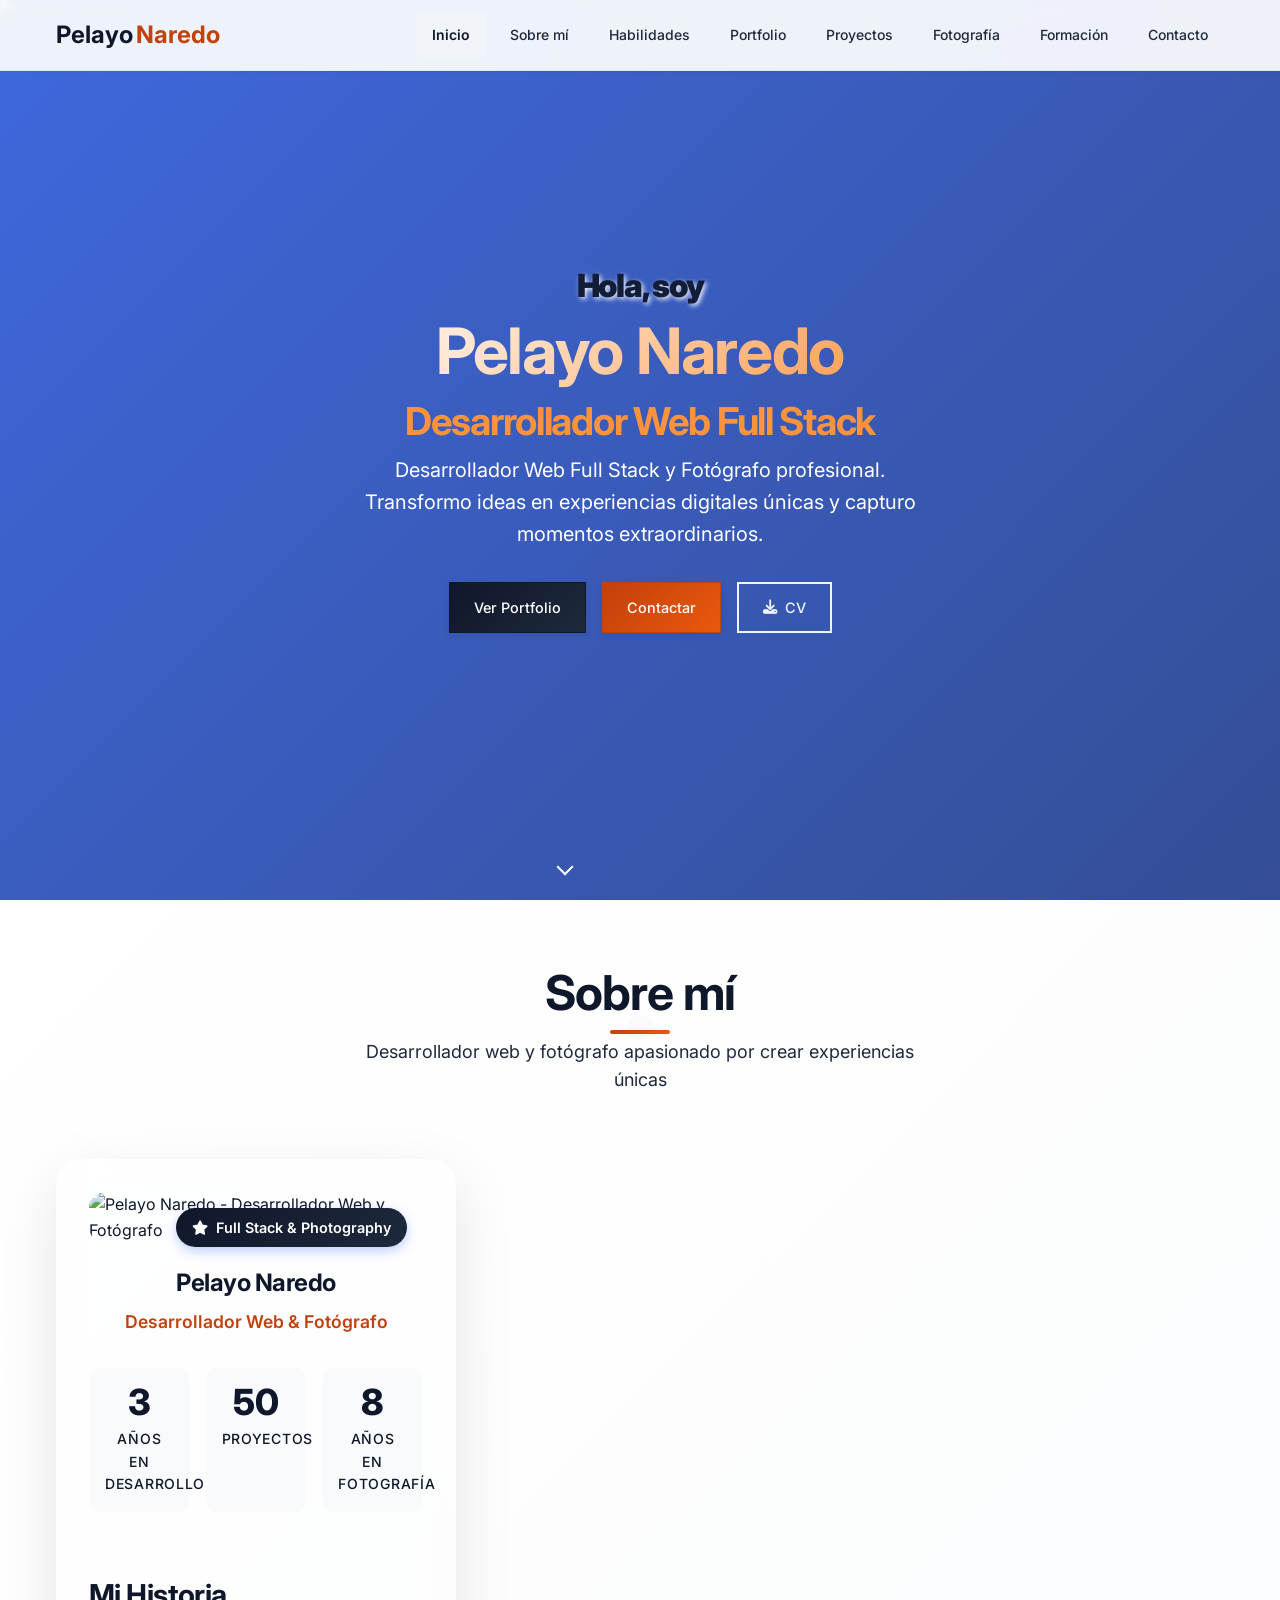
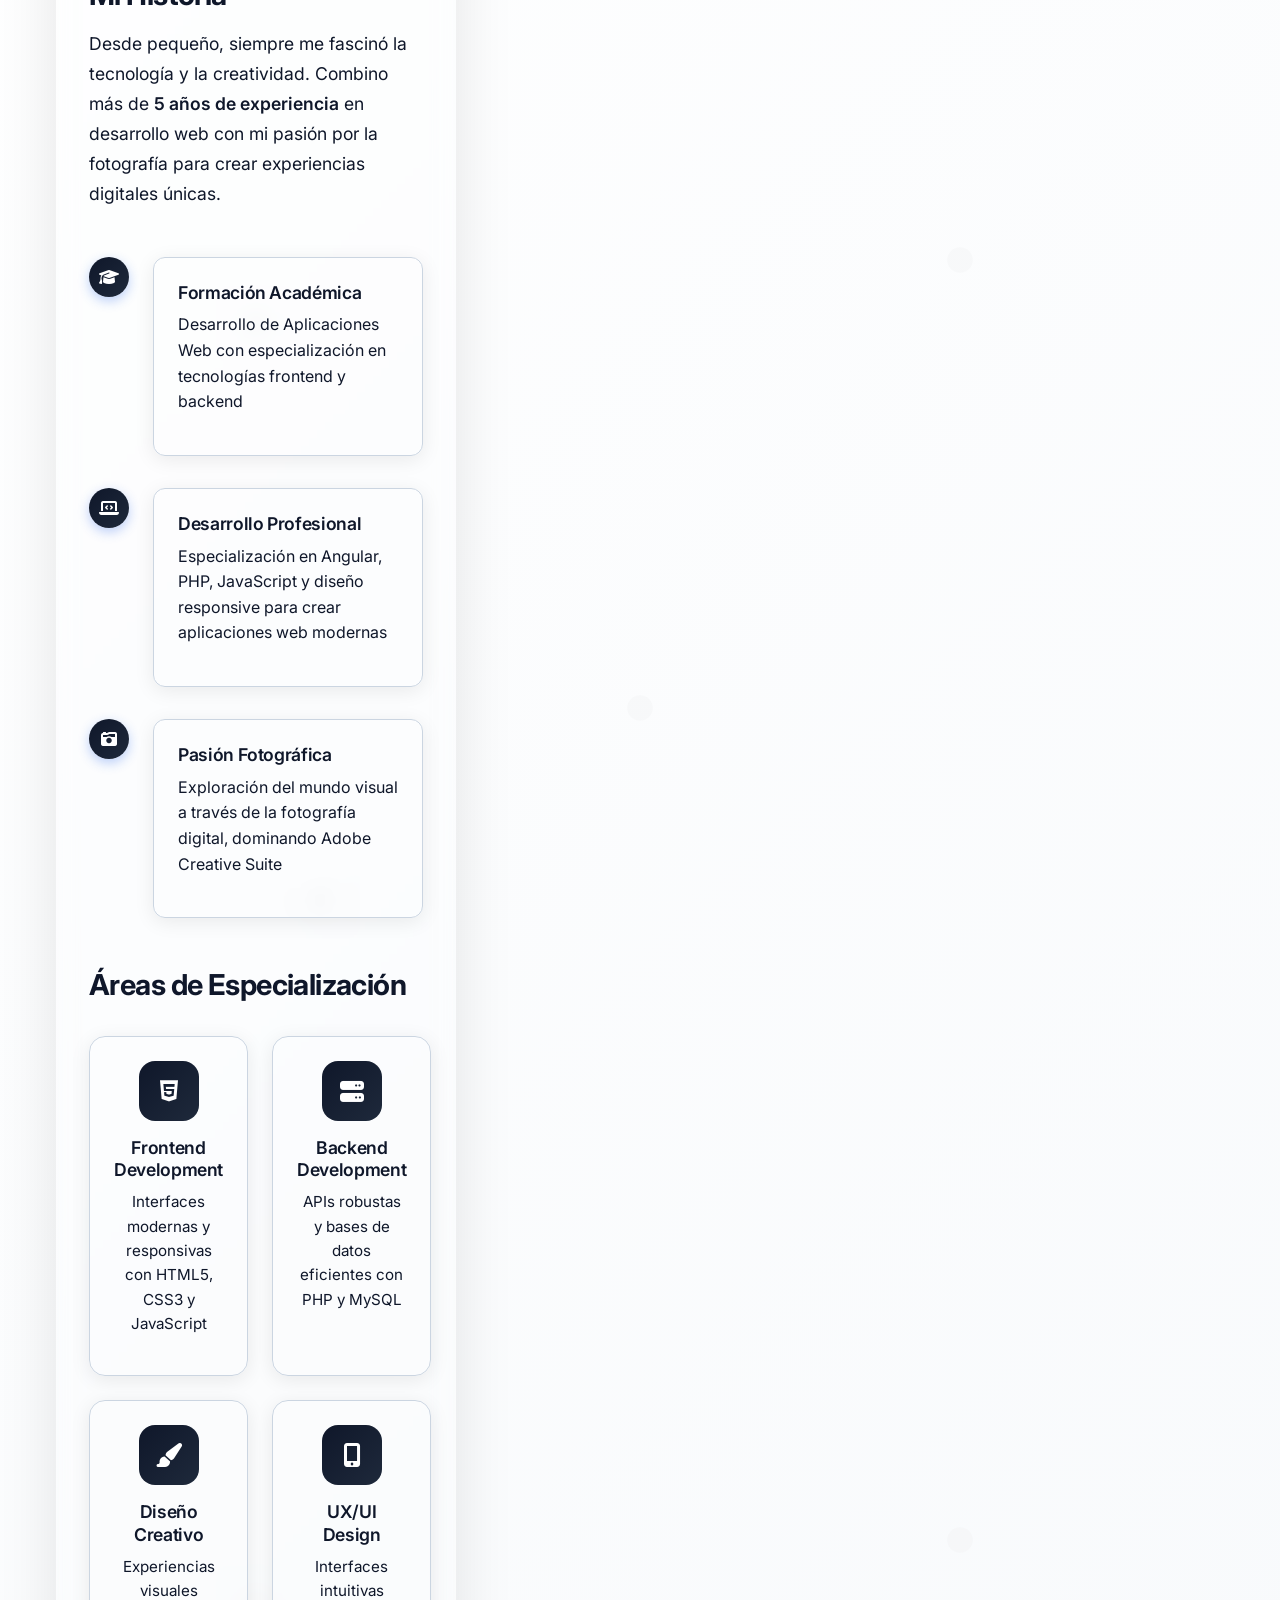
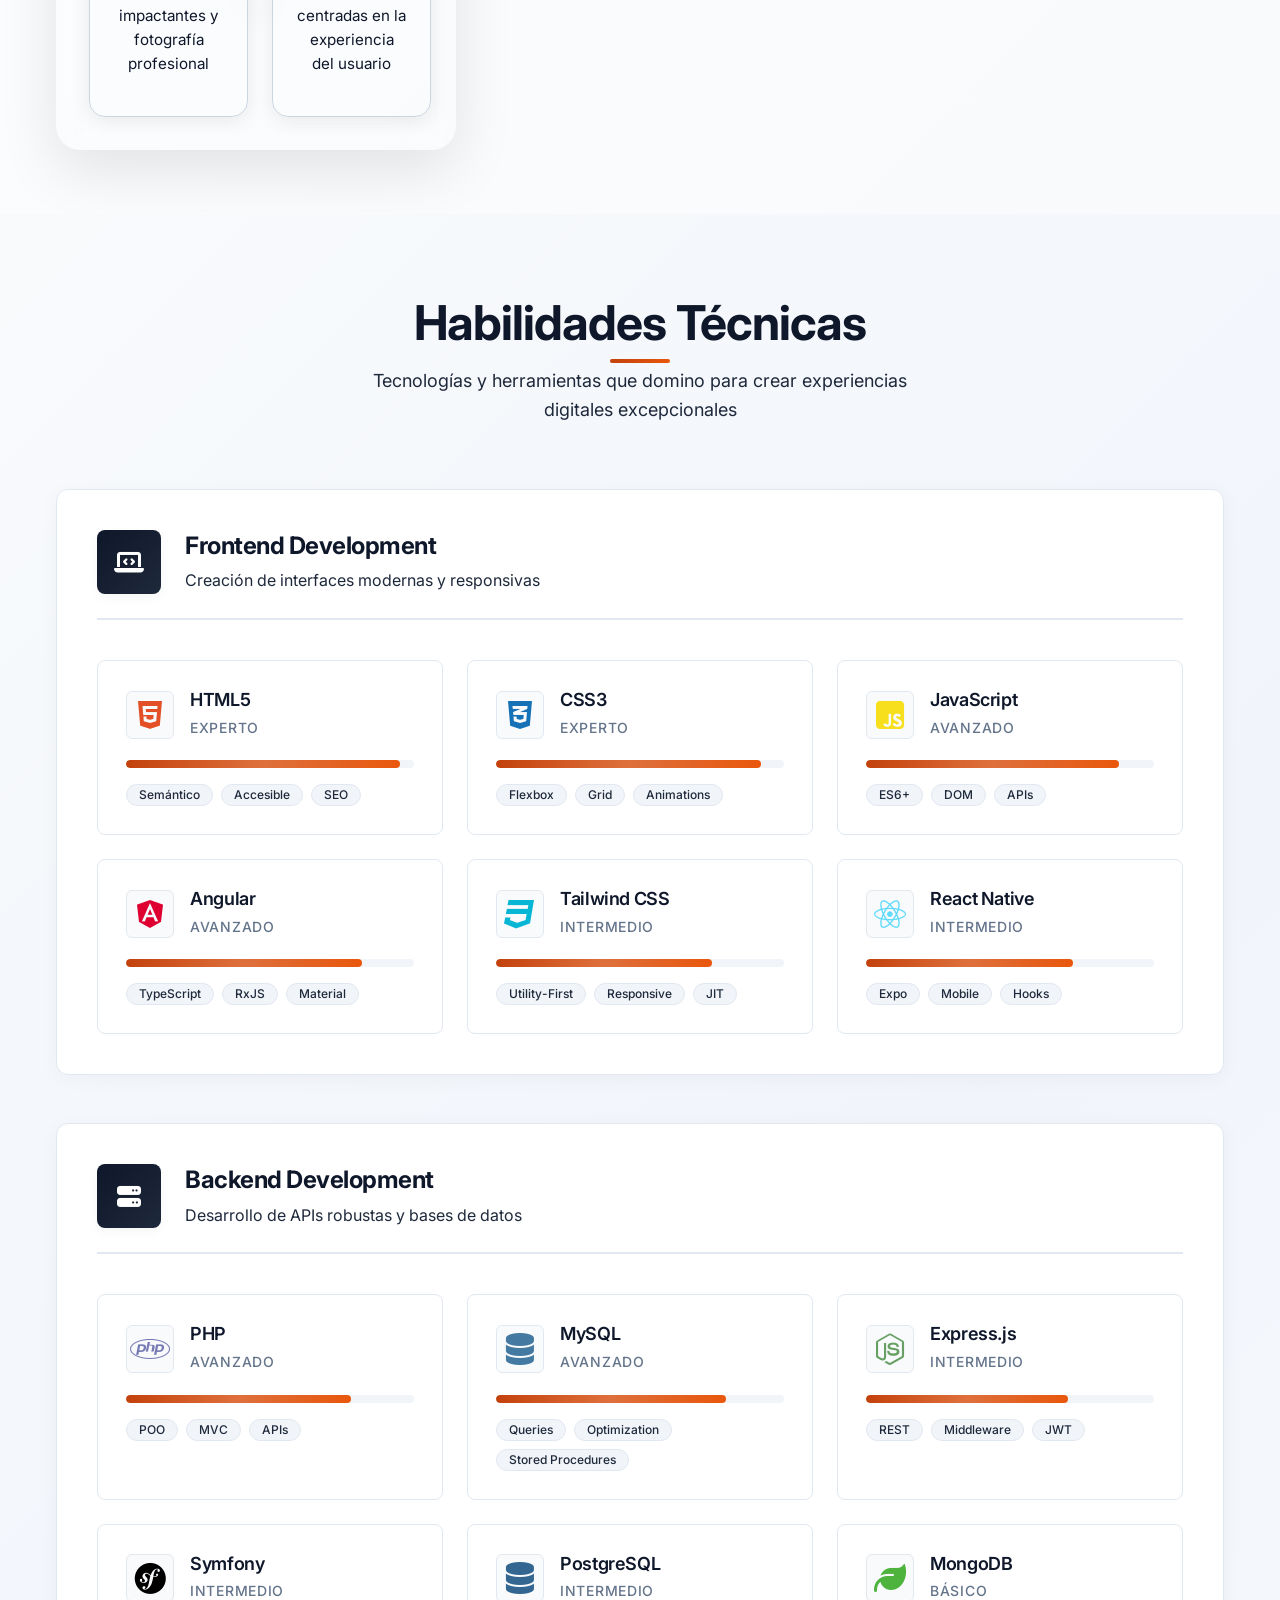
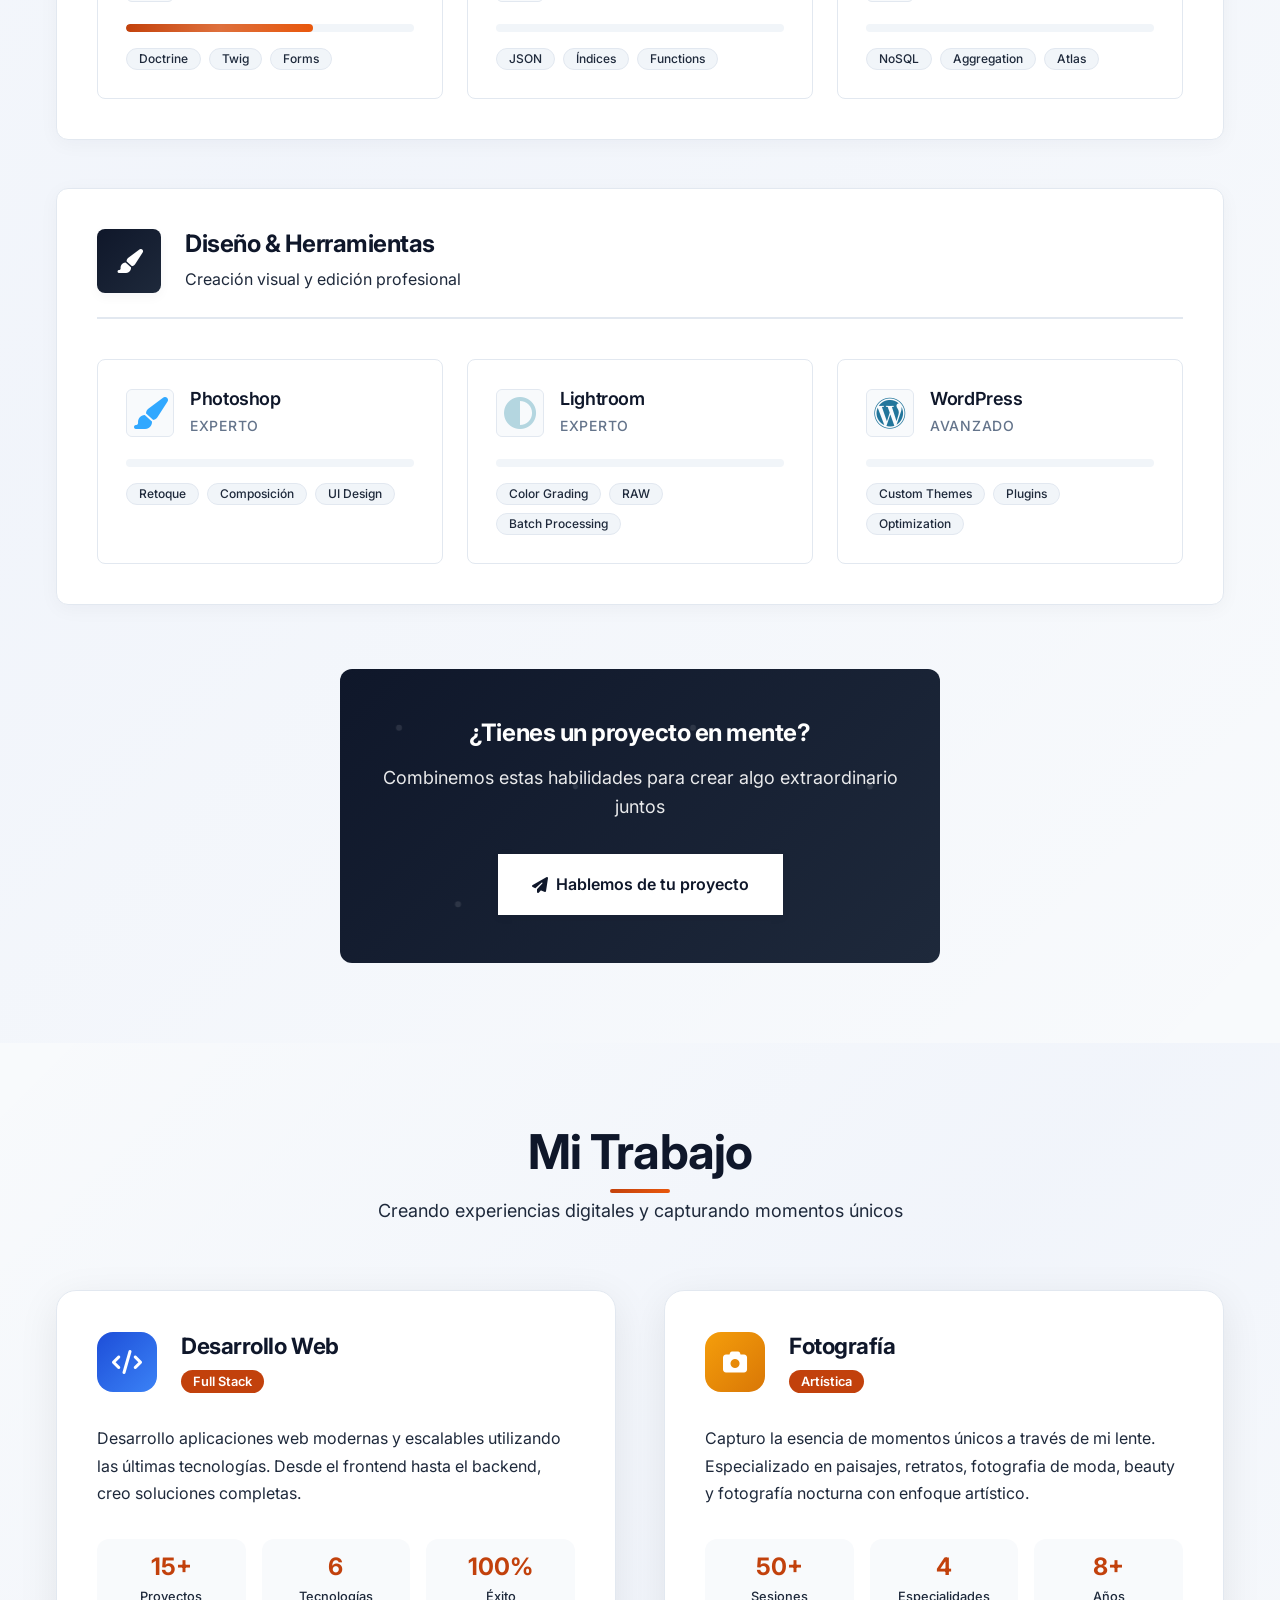
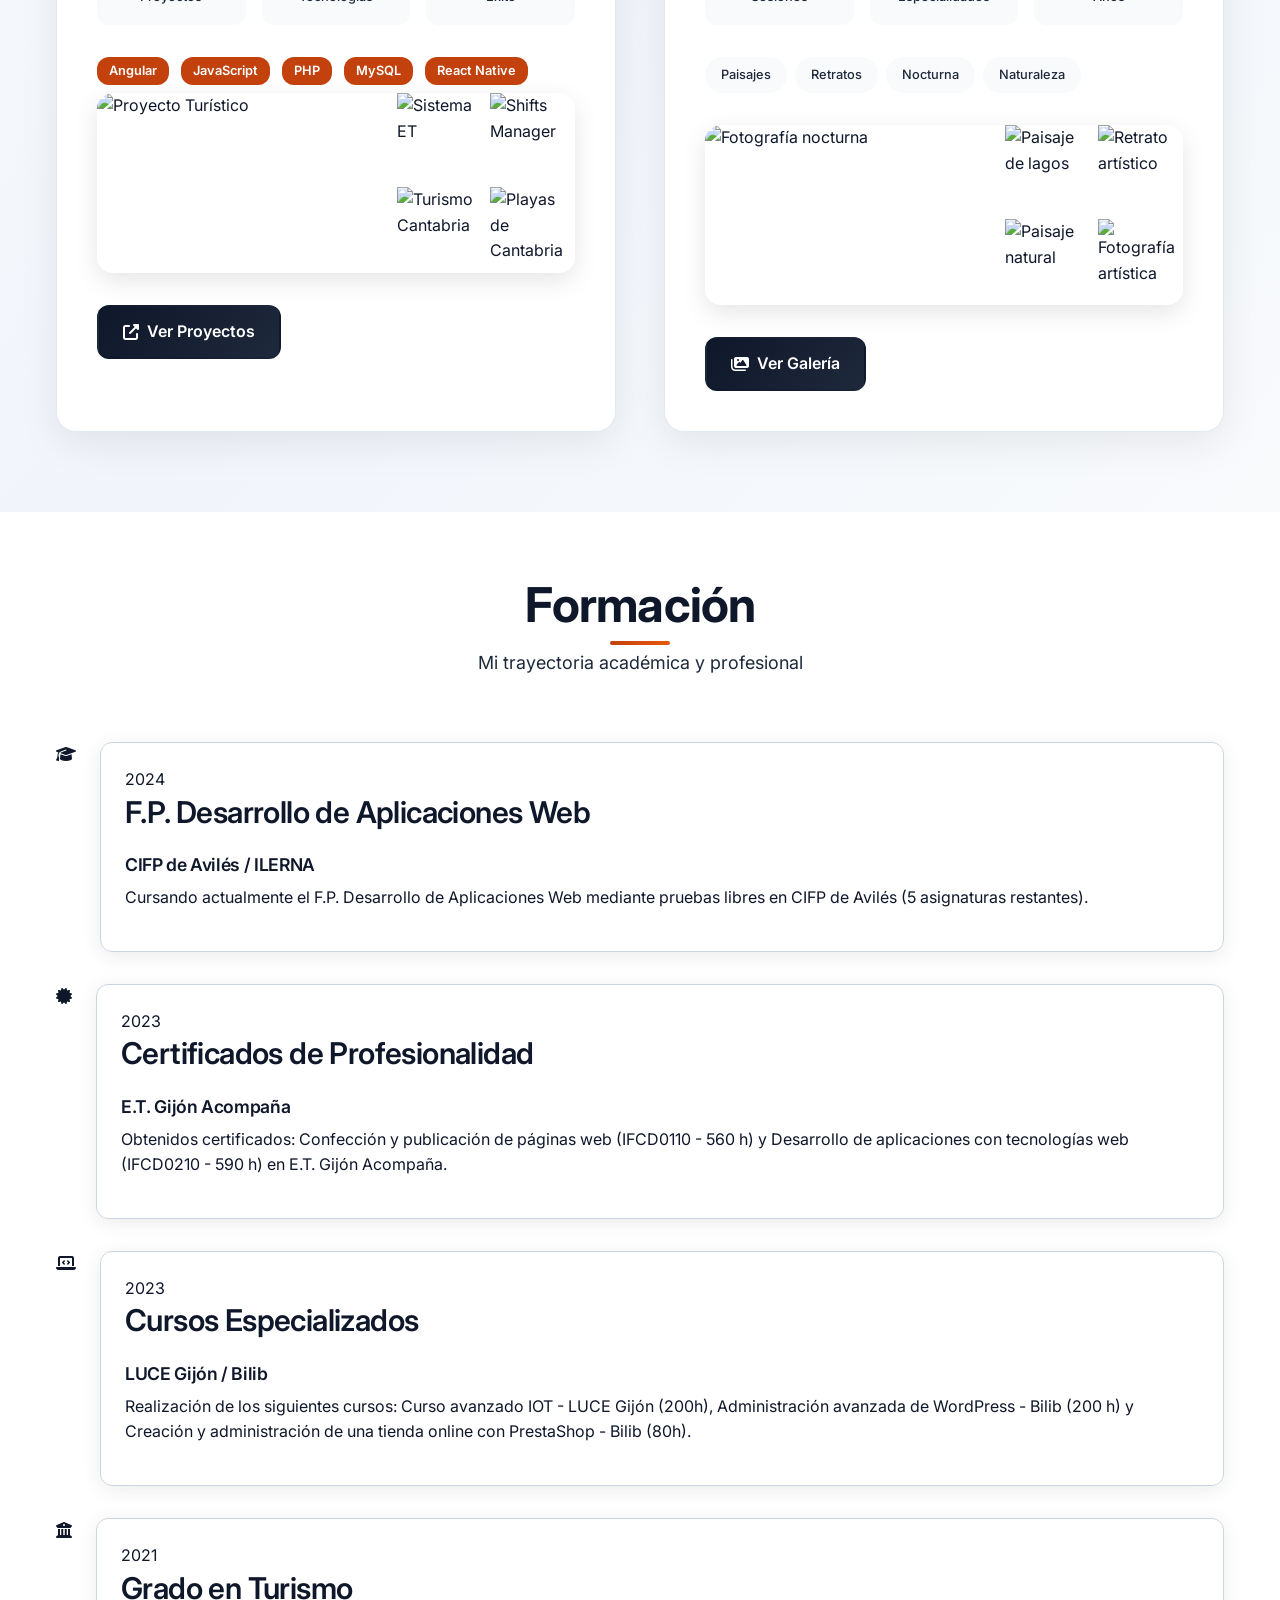
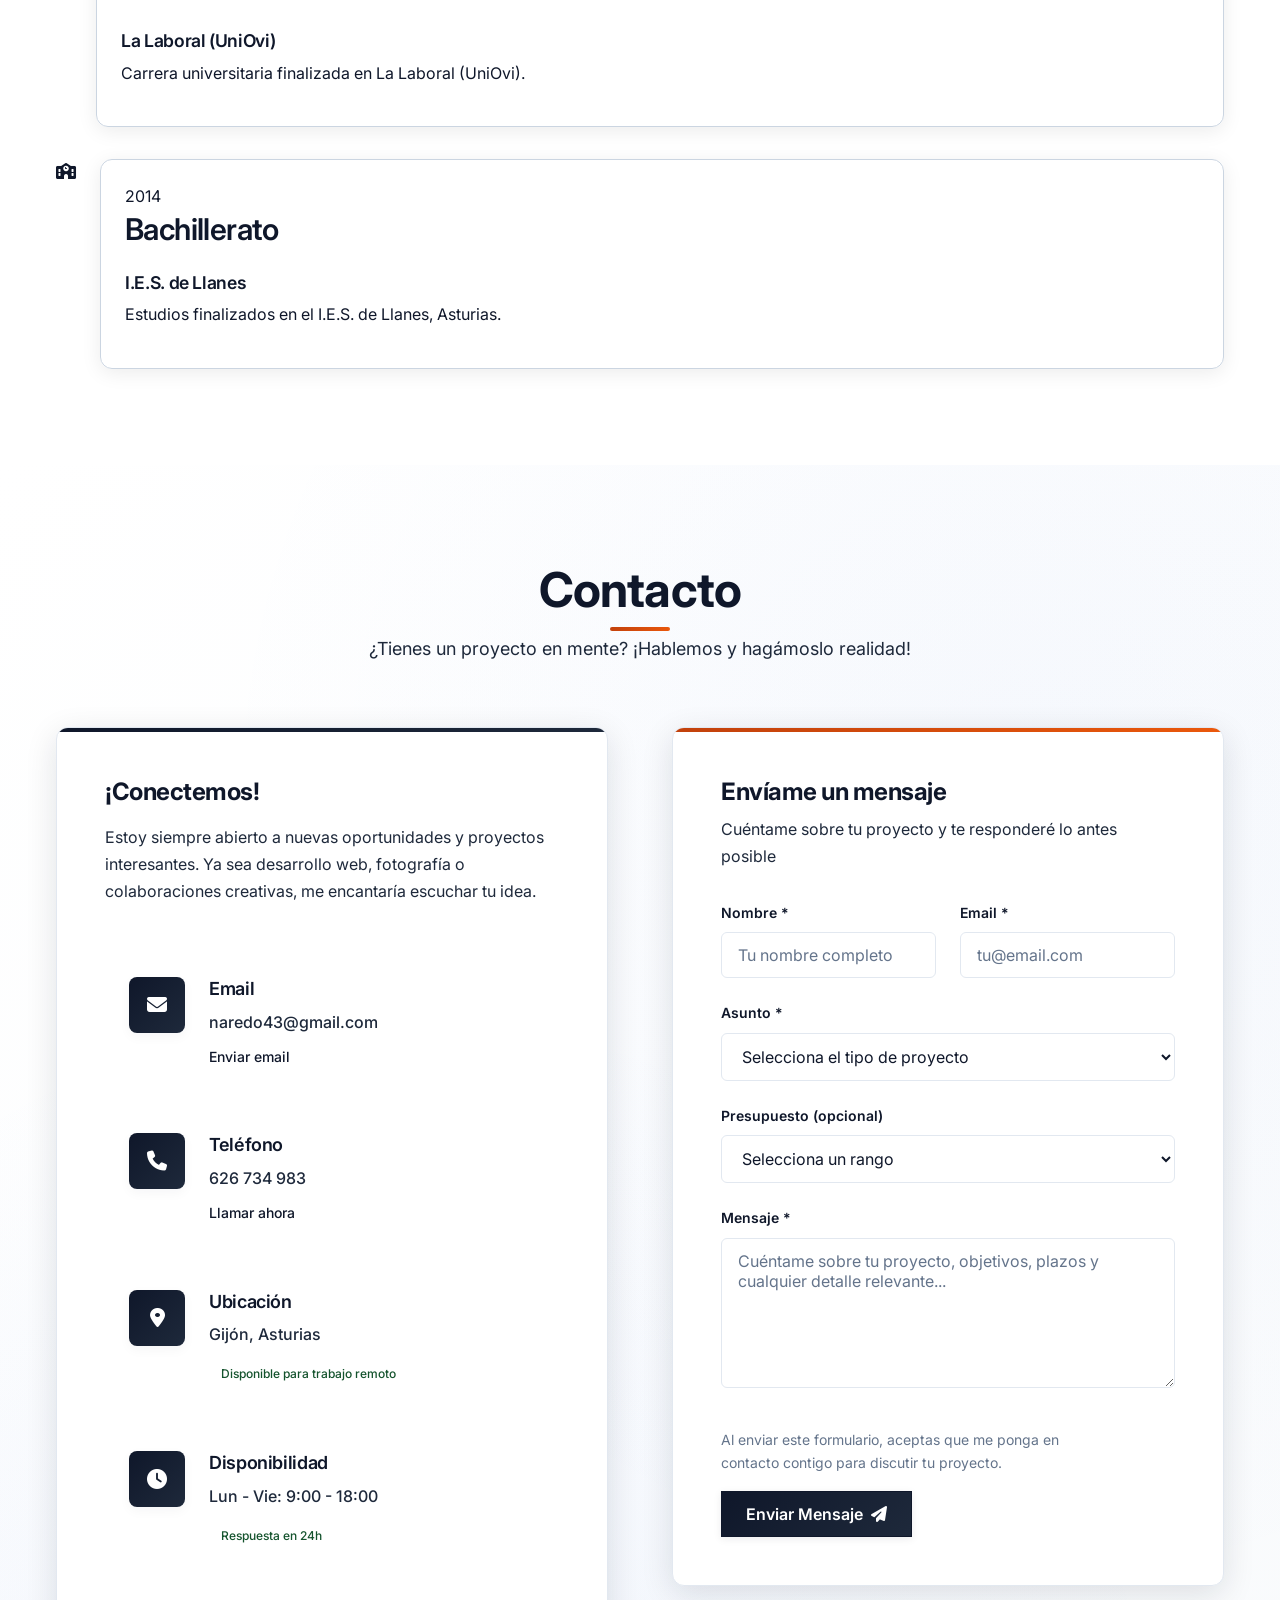
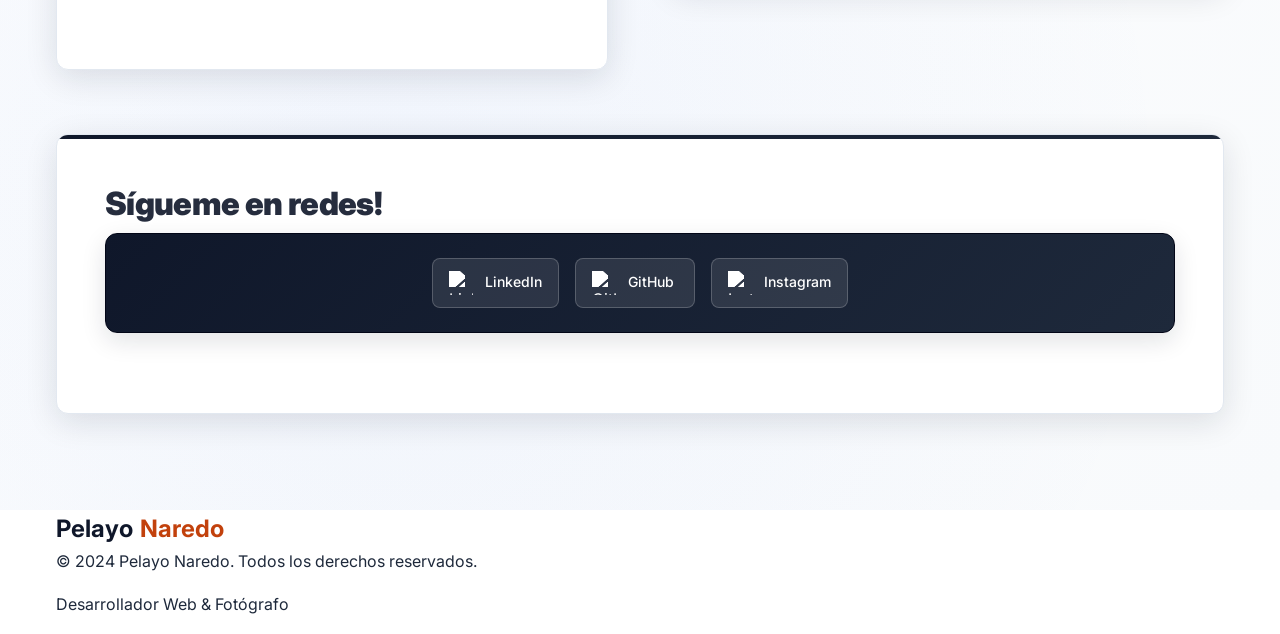
==== index.html @ fce271da "Pagina actualizada completamente" ====
<!DOCTYPE html>
<html lang="es">
  <head>
    <meta charset="UTF-8" />
    <meta name="viewport" content="width=device-width, initial-scale=1.0" />
    <title>Pelayo Naredo - Desarrollador Web & Fotógrafo</title>
    <meta
      name="description"
      content="Portfolio de Pelayo Naredo - Desarrollador Web Full Stack y Fotógrafo profesional. Especializado en tecnologías modernas y fotografía creativa."
    />
    <meta
      name="keywords"
      content="desarrollador web, fotografo, HTML, CSS, JavaScript, Angular, PHP, portfolio"
    />
    <meta name="author" content="Pelayo Naredo" />

    <!-- Open Graph / Facebook -->
    <meta property="og:type" content="website" />
    <meta property="og:url" content="https://pelayonaredo.github.io/" />
    <meta
      property="og:title"
      content="Pelayo Naredo - Desarrollador Web & Fotógrafo"
    />
    <meta
      property="og:description"
      content="Portfolio profesional de Pelayo Naredo - Desarrollador Web y Fotógrafo"
    />
    <meta property="og:image" content="./images/Portadaweb.jpg" />

    <!-- Twitter -->
    <meta property="twitter:card" content="summary_large_image" />
    <meta property="twitter:url" content="https://pelayonaredo.github.io/" />
    <meta
      property="twitter:title"
      content="Pelayo Naredo - Desarrollador Web & Fotógrafo"
    />
    <meta
      property="twitter:description"
      content="Portfolio profesional de Pelayo Naredo - Desarrollador Web y Fotógrafo"
    />
    <meta property="twitter:image" content="./images/Portadaweb.jpg" />

    <!-- Favicon -->
    <link rel="icon" type="image/x-icon" href="./favicon.ico" />

    <!-- Google Fonts -->
    <link rel="preconnect" href="https://fonts.googleapis.com" />
    <link rel="preconnect" href="https://fonts.gstatic.com" crossorigin />
    <link
      href="https://fonts.googleapis.com/css2?family=Inter:wght@300;400;500;600;700&family=Playfair+Display:wght@400;500;600;700&display=swap"
      rel="stylesheet"
    />

    <!-- Font Awesome -->
    <link
      rel="stylesheet"
      href="https://cdnjs.cloudflare.com/ajax/libs/font-awesome/6.4.0/css/all.min.css"
    />

    <!-- AOS Animation Library -->
    <link href="https://unpkg.com/aos@2.3.1/dist/aos.css" rel="stylesheet" />

    <!-- Custom CSS -->
    <link rel="stylesheet" href="./css/style.css" />
  </head>
  <body>
    <!-- Navigation -->
    <nav class="navbar" id="navbar">
      <div class="nav-container">
        <div class="nav-logo">
          <a href="#home">
            <span class="logo-text">Pelayo</span>
            <span class="logo-accent">Naredo</span>
          </a>
        </div>
        <div class="nav-menu" id="nav-menu">
          <a href="#home" class="nav-link active">Inicio</a>
          <a href="#about" class="nav-link">Sobre mí</a>
          <a href="#skills" class="nav-link">Habilidades</a>          <a href="#portfolio-preview" class="nav-link">Portfolio</a>
          <a href="./projects/index.html" class="nav-link">Proyectos</a>
          <a href="./photography/index.html" class="nav-link">Fotografía</a>
          <a href="#formation" class="nav-link">Formación</a>
          <a href="#contact" class="nav-link">Contacto</a>
        </div>

        <div class="nav-toggle" id="nav-toggle">
          <span class="bar"></span>
          <span class="bar"></span>
          <span class="bar"></span>
        </div>
      </div>
    </nav>

    <!-- Hero Section -->
    <section id="home" class="hero">
      <div class="hero-background">
        <div class="hero-overlay"></div>
        <img
          src="./images/fotografía/lagos01.jpg"
          alt="Pelayo Naredo"
          class="hero-image"
        />
      </div>

      <div class="hero-content">
        <div class="container">
          <div class="hero-text" data-aos="fade-up" data-aos-delay="200">
            <h1 class="hero-title">
              <span class="title-line">Hola, soy</span>
              <span class="title-name">Pelayo Naredo</span>
              <span class="title-profession" id="typewriter"></span>
            </h1>
            <p class="hero-description" data-aos="fade-up" data-aos-delay="400">
              Desarrollador Web Full Stack y Fotógrafo profesional. Transformo
              ideas en experiencias digitales únicas y capturo momentos
              extraordinarios.
            </p>
            <div class="hero-buttons" data-aos="fade-up" data-aos-delay="600">
              <a href="#portfolio-preview" class="btn btn-primary"
                >Ver Portfolio</a
              >
              <a href="#contact" class="btn btn-secondary">Contactar</a>
              <a
                href="./src/CV_PelayoNaredo.pdf"
                target="_blank"
                class="btn btn-outline"
              >
                <i class="fas fa-download"></i> CV
              </a>
            </div>
          </div>
        </div>
      </div>

      <div class="hero-scroll" data-aos="fade-up" data-aos-delay="800">
        <a href="#about" class="scroll-down">
          
          <div class="scroll-arrow"></div>
        </a>
      </div>
    </section>
    <!-- About Section -->
    <section id="about" class="about">
      <div class="container">
        <div class="section-header" data-aos="fade-up">
          <h2 class="section-title ">Sobre mí</h2>
          <p class="section-subtitle ">
            Desarrollador web y fotógrafo apasionado por crear experiencias
            únicas
          </p>
        </div>

        <div class="about-content">
          <!-- Profile Card -->
          <div class="profile-card" data-aos="fade-right">
            <div class="profile-image">
              <img
                src="./images/Portada web-2.jpg"
                alt="Pelayo Naredo - Desarrollador Web y Fotógrafo"
                class="profile-img"
              />
              <div class="profile-badge">
                <i class="fas fa-star"></i>
                <span>Full Stack & Photography</span>
              </div>
              
            </div>

            <div class="profile-info">
              <h3 class="profile-name">Pelayo Naredo</h3>
              <p class="profile-role ">Desarrollador Web & Fotógrafo</p>

              <div class="profile-stats">
                <div class="stat-box">
                  <span class="stat-number" data-count="3">0</span>
                  <span class="stat-label">Años en Desarrollo</span>
                </div>
                <div class="stat-box">
                  <span class="stat-number" data-count="50">0</span>
                  <span class="stat-label">Proyectos</span>
                </div>
                <div class="stat-box">
                  <span class="stat-number" data-count="8">0</span>
                  <span class="stat-label">Años en Fotografía</span>                </div>
              </div>
            </div>

          <!-- About Content -->
          <div class="about-details" data-aos="fade-left">
            <div class="about-intro">
              <h3>Mi Historia</h3>
              <p class="intro-text">
                Desde pequeño, siempre me fascinó la tecnología y la
                creatividad. Combino más de
                <strong>5 años de experiencia</strong> en desarrollo web con mi
                pasión por la fotografía para crear experiencias digitales
                únicas.
              </p>
            </div>

            <div class="journey-timeline">
              <div class="timeline-item">
                <div class="timeline-marker">
                  <i class="fas fa-graduation-cap"></i>
                </div>
                <div class="timeline-content">
                  <h4>Formación Académica</h4>
                  <p>
                    Desarrollo de Aplicaciones Web con especialización en
                    tecnologías frontend y backend
                  </p>
                </div>
              </div>

              <div class="timeline-item">
                <div class="timeline-marker">
                  <i class="fas fa-laptop-code"></i>
                </div>
                <div class="timeline-content">
                  <h4>Desarrollo Profesional</h4>
                  <p>
                    Especialización en Angular, PHP, JavaScript y diseño
                    responsive para crear aplicaciones web modernas
                  </p>
                </div>
              </div>

              <div class="timeline-item">
                <div class="timeline-marker">
                  <i class="fas fa-camera-retro"></i>
                </div>
                <div class="timeline-content">
                  <h4>Pasión Fotográfica</h4>
                  <p>
                    Exploración del mundo visual a través de la fotografía
                    digital, dominando Adobe Creative Suite
                  </p>
                </div>
              </div>
            </div>

            <div class="passion-areas">
              <h3>Áreas de Especialización</h3>
              <div class="passion-grid">
                <div class="passion-item">
                  <div class="passion-icon">
                    <i class="fab fa-html5"></i>
                  </div>
                  <h4>Frontend Development</h4>
                  <p>
                    Interfaces modernas y responsivas con HTML5, CSS3 y
                    JavaScript
                  </p>
                </div>

                <div class="passion-item">
                  <div class="passion-icon">
                    <i class="fas fa-server"></i>
                  </div>
                  <h4>Backend Development</h4>
                  <p>
                    APIs robustas y bases de datos eficientes con PHP y MySQL
                  </p>
                </div>

                <div class="passion-item">
                  <div class="passion-icon">
                    <i class="fas fa-paint-brush"></i>
                  </div>
                  <h4>Diseño Creativo</h4>
                  <p>
                    Experiencias visuales impactantes y fotografía profesional
                  </p>
                </div>

                <div class="passion-item">
                  <div class="passion-icon">
                    <i class="fas fa-mobile-alt"></i>
                  </div>
                  <h4>UX/UI Design</h4>
                  <p>
                    Interfaces intuitivas centradas en la experiencia del
                    usuario
                  </p>                </div>
              </div>
            </div>
          </div>
        </div>
      </div>
    </section>
    <!-- Skills Section -->
    <section id="skills" class="skills">
      <div class="container">
        <div class="section-header" data-aos="fade-up">
          <h2 class="section-title">Habilidades Técnicas</h2>
          <p class="section-subtitle">
            Tecnologías y herramientas que domino para crear experiencias
            digitales excepcionales
          </p>
        </div>

        <!-- Skills Categories -->
        <div class="skills-categories">
          <!-- Frontend Development -->
          <div class="skills-category" data-aos="fade-up" data-aos-delay="200">
            <div class="category-header">
              <div class="category-icon">
                <i class="fas fa-laptop-code" aria-hidden="true"></i>
              </div>
              <div class="category-info">
                <h3 class="category-title">Frontend Development</h3>
                <p class="category-description">
                  Creación de interfaces modernas y responsivas
                </p>
              </div>
            </div>

            <div class="skills-grid">
              <div class="skill-card" data-skill="html">
                <div class="skill-header">                  <div class="skill-icon">
                    <i class="fab fa-html5 icon-html" aria-hidden="true"></i>
                  </div>
                  <div class="skill-info">
                    <h4 class="skill-name">HTML5</h4>
                    <span class="skill-level">Experto</span>
                  </div>
                </div>
                <div
                  class="skill-progress"
                  role="progressbar"
                  aria-valuenow="95"
                  aria-valuemin="0"
                  aria-valuemax="100"
                  aria-label="HTML5 nivel de habilidad 95%"
                >
                  <div class="progress-fill" data-width="95"></div>
                  <span class="progress-text">95%</span>
                </div>
                <div class="skill-tags">
                  <span class="skill-tag">Semántico</span>
                  <span class="skill-tag">Accesible</span>
                  <span class="skill-tag">SEO</span>
                </div>
              </div>

              <div class="skill-card" data-skill="css">
                <div class="skill-header">                  <div class="skill-icon">
                    <i class="fab fa-css3-alt icon-css" aria-hidden="true"></i>
                  </div>
                  <div class="skill-info">
                    <h4 class="skill-name">CSS3</h4>
                    <span class="skill-level">Experto</span>
                  </div>
                </div>
                <div
                  class="skill-progress"
                  role="progressbar"
                  aria-valuenow="92"
                  aria-valuemin="0"
                  aria-valuemax="100"
                  aria-label="CSS3 nivel de habilidad 92%"
                >
                  <div class="progress-fill" data-width="92"></div>
                  <span class="progress-text">92%</span>
                </div>
                <div class="skill-tags">
                  <span class="skill-tag">Flexbox</span>
                  <span class="skill-tag">Grid</span>
                  <span class="skill-tag">Animations</span>
                </div>
              </div>

              <div class="skill-card" data-skill="javascript">
                <div class="skill-header">                  <div class="skill-icon">
                    <i class="fab fa-js-square icon-javascript" aria-hidden="true"></i>
                  </div>
                  <div class="skill-info">
                    <h4 class="skill-name">JavaScript</h4>
                    <span class="skill-level">Avanzado</span>
                  </div>
                </div>
                <div
                  class="skill-progress"
                  role="progressbar"
                  aria-valuenow="88"
                  aria-valuemin="0"
                  aria-valuemax="100"
                  aria-label="JavaScript nivel de habilidad 88%"
                >
                  <div class="progress-fill" data-width="88"></div>
                  <span class="progress-text">88%</span>
                </div>
                <div class="skill-tags">
                  <span class="skill-tag">ES6+</span>
                  <span class="skill-tag">DOM</span>
                  <span class="skill-tag">APIs</span>
                </div>
              </div>

              <div class="skill-card" data-skill="angular">
                <div class="skill-header">                  <div class="skill-icon">
                    <i class="fab fa-angular icon-angular" aria-hidden="true"></i>
                  </div>
                  <div class="skill-info">
                    <h4 class="skill-name">Angular</h4>
                    <span class="skill-level">Avanzado</span>
                  </div>
                </div>
                <div
                  class="skill-progress"
                  role="progressbar"
                  aria-valuenow="82"
                  aria-valuemin="0"
                  aria-valuemax="100"
                  aria-label="Angular nivel de habilidad 82%"
                >
                  <div class="progress-fill" data-width="82"></div>
                  <span class="progress-text">82%</span>
                </div>                <div class="skill-tags">
                  <span class="skill-tag">TypeScript</span>
                  <span class="skill-tag">RxJS</span>
                  <span class="skill-tag">Material</span>
                </div>
              </div>

              <div class="skill-card" data-skill="tailwind">
                <div class="skill-header">
                  <div class="skill-icon">
                    <i class="fab fa-css3 icon-tailwind" aria-hidden="true"></i>
                  </div>
                  <div class="skill-info">
                    <h4 class="skill-name">Tailwind CSS</h4>
                    <span class="skill-level">Intermedio</span>
                  </div>
                </div>
                <div
                  class="skill-progress"
                  role="progressbar"
                  aria-valuenow="75"
                  aria-valuemin="0"
                  aria-valuemax="100"
                  aria-label="Tailwind CSS nivel de habilidad 75%"
                >
                  <div class="progress-fill" data-width="75"></div>
                  <span class="progress-text">75%</span>
                </div>
                <div class="skill-tags">
                  <span class="skill-tag">Utility-First</span>
                  <span class="skill-tag">Responsive</span>
                  <span class="skill-tag">JIT</span>
                </div>
              </div>

              <div class="skill-card" data-skill="reactnative">
                <div class="skill-header">
                  <div class="skill-icon">
                    <i class="fab fa-react icon-reactnative" aria-hidden="true"></i>
                  </div>
                  <div class="skill-info">
                    <h4 class="skill-name">React Native</h4>
                    <span class="skill-level">Intermedio</span>
                  </div>
                </div>
                <div
                  class="skill-progress"
                  role="progressbar"
                  aria-valuenow="72"
                  aria-valuemin="0"
                  aria-valuemax="100"
                  aria-label="React Native nivel de habilidad 72%"
                >
                  <div class="progress-fill" data-width="72"></div>
                  <span class="progress-text">72%</span>
                </div>
                <div class="skill-tags">
                  <span class="skill-tag">Expo</span>
                  <span class="skill-tag">Mobile</span>
                  <span class="skill-tag">Hooks</span>
                </div>
              </div>
            </div>
          </div>

          <!-- Backend Development -->
          <div class="skills-category" data-aos="fade-up" data-aos-delay="300">
            <div class="category-header">
              <div class="category-icon">
                <i class="fas fa-server" aria-hidden="true"></i>
              </div>
              <div class="category-info">
                <h3 class="category-title">Backend Development</h3>
                <p class="category-description">
                  Desarrollo de APIs robustas y bases de datos
                </p>
              </div>
            </div>

            <div class="skills-grid">
              <div class="skill-card" data-skill="php">
                <div class="skill-header">                  <div class="skill-icon">
                    <i class="fab fa-php icon-php" aria-hidden="true"></i>
                  </div>
                  <div class="skill-info">
                    <h4 class="skill-name">PHP</h4>
                    <span class="skill-level">Avanzado</span>
                  </div>
                </div>
                <div
                  class="skill-progress"
                  role="progressbar"
                  aria-valuenow="78"
                  aria-valuemin="0"
                  aria-valuemax="100"
                  aria-label="PHP nivel de habilidad 78%"
                >
                  <div class="progress-fill" data-width="78"></div>
                  <span class="progress-text">78%</span>
                </div>
                <div class="skill-tags">
                  <span class="skill-tag">POO</span>
                  <span class="skill-tag">MVC</span>
                  <span class="skill-tag">APIs</span>
                </div>
              </div>              <div class="skill-card" data-skill="sql">
                <div class="skill-header">                  <div class="skill-icon">
                    <i class="fas fa-database icon-mysql" aria-hidden="true"></i>
                  </div>
                  <div class="skill-info">
                    <h4 class="skill-name">MySQL</h4>
                    <span class="skill-level">Avanzado</span>
                  </div>
                </div>
                <div
                  class="skill-progress"
                  role="progressbar"
                  aria-valuenow="80"
                  aria-valuemin="0"
                  aria-valuemax="100"
                  aria-label="MySQL nivel de habilidad 80%"
                >
                  <div class="progress-fill" data-width="80"></div>
                  <span class="progress-text">80%</span>
                </div>
                <div class="skill-tags">
                  <span class="skill-tag">Queries</span>
                  <span class="skill-tag">Optimization</span>
                  <span class="skill-tag">Stored Procedures</span>
                </div>
              </div>
              
              <div class="skill-card" data-skill="express">
                <div class="skill-header">
                  <div class="skill-icon">
                    <i class="fab fa-node-js icon-express" aria-hidden="true"></i>
                  </div>
                  <div class="skill-info">
                    <h4 class="skill-name">Express.js</h4>
                    <span class="skill-level">Intermedio</span>
                  </div>
                </div>
                <div
                  class="skill-progress"
                  role="progressbar"
                  aria-valuenow="70"
                  aria-valuemin="0"
                  aria-valuemax="100"
                  aria-label="Express.js nivel de habilidad 70%"
                >
                  <div class="progress-fill" data-width="70"></div>
                  <span class="progress-text">70%</span>
                </div>
                <div class="skill-tags">
                  <span class="skill-tag">REST</span>
                  <span class="skill-tag">Middleware</span>
                  <span class="skill-tag">JWT</span>
                </div>
              </div>
              
              <div class="skill-card" data-skill="symfony">
                <div class="skill-header">
                  <div class="skill-icon">
                    <i class="fab fa-symfony icon-symfony" aria-hidden="true"></i>
                  </div>
                  <div class="skill-info">
                    <h4 class="skill-name">Symfony</h4>
                    <span class="skill-level">Intermedio</span>
                  </div>
                </div>
                <div
                  class="skill-progress"
                  role="progressbar"
                  aria-valuenow="65"
                  aria-valuemin="0"
                  aria-valuemax="100"
                  aria-label="Symfony nivel de habilidad 65%"
                >
                  <div class="progress-fill" data-width="65"></div>
                  <span class="progress-text">65%</span>
                </div>
                <div class="skill-tags">
                  <span class="skill-tag">Doctrine</span>
                  <span class="skill-tag">Twig</span>
                  <span class="skill-tag">Forms</span>
                </div>
              </div>
              
              <div class="skill-card" data-skill="postgresql">
                <div class="skill-header">
                  <div class="skill-icon">
                    <i class="fas fa-database icon-postgresql" aria-hidden="true"></i>
                  </div>
                  <div class="skill-info">
                    <h4 class="skill-name">PostgreSQL</h4>
                    <span class="skill-level">Intermedio</span>
                  </div>
                </div>
                <div
                  class="skill-progress"
                  role="progressbar"
                  aria-valuenow="68"
                  aria-valuemin="0"
                  aria-valuemax="100"
                  aria-label="PostgreSQL nivel de habilidad 68%"
                >
                  <div class="progress-fill" data-width="68"></div>
                  <span class="progress-text">68%</span>
                </div>
                <div class="skill-tags">
                  <span class="skill-tag">JSON</span>
                  <span class="skill-tag">Índices</span>
                  <span class="skill-tag">Functions</span>
                </div>
              </div>
              
              <div class="skill-card" data-skill="mongodb">
                <div class="skill-header">
                  <div class="skill-icon">
                    <i class="fas fa-leaf icon-mongodb" aria-hidden="true"></i>
                  </div>
                  <div class="skill-info">
                    <h4 class="skill-name">MongoDB</h4>
                    <span class="skill-level">Básico</span>
                  </div>
                </div>
                <div
                  class="skill-progress"
                  role="progressbar"
                  aria-valuenow="55"
                  aria-valuemin="0"
                  aria-valuemax="100"
                  aria-label="MongoDB nivel de habilidad 55%"
                >
                  <div class="progress-fill" data-width="55"></div>
                  <span class="progress-text">55%</span>
                </div>
                <div class="skill-tags">
                  <span class="skill-tag">NoSQL</span>
                  <span class="skill-tag">Aggregation</span>
                  <span class="skill-tag">Atlas</span>
                </div>
              </div>
            </div>
          </div>

          <!-- Design & Tools -->
          <div class="skills-category" data-aos="fade-up" data-aos-delay="400">
            <div class="category-header">
              <div class="category-icon">
                <i class="fas fa-paint-brush" aria-hidden="true"></i>
              </div>
              <div class="category-info">
                <h3 class="category-title">Diseño & Herramientas</h3>
                <p class="category-description">
                  Creación visual y edición profesional
                </p>
              </div>
            </div>

            <div class="skills-grid">
              <div class="skill-card" data-skill="photoshop">
                <div class="skill-header">                  <div class="skill-icon">
                    <i class="fas fa-paint-brush icon-photoshop" aria-hidden="true"></i>
                  </div>
                  <div class="skill-info">
                    <h4 class="skill-name">Photoshop</h4>
                    <span class="skill-level">Experto</span>
                  </div>
                </div>
                <div
                  class="skill-progress"
                  role="progressbar"
                  aria-valuenow="90"
                  aria-valuemin="0"
                  aria-valuemax="100"
                  aria-label="Photoshop nivel de habilidad 90%"
                >
                  <div class="progress-fill" data-width="90"></div>
                  <span class="progress-text">90%</span>
                </div>
                <div class="skill-tags">
                  <span class="skill-tag">Retoque</span>
                  <span class="skill-tag">Composición</span>
                  <span class="skill-tag">UI Design</span>
                </div>
              </div>

              <div class="skill-card" data-skill="lightroom">
                <div class="skill-header">                  <div class="skill-icon">
                    <i class="fas fa-adjust icon-lightroom" aria-hidden="true"></i>
                  </div>
                  <div class="skill-info">
                    <h4 class="skill-name">Lightroom</h4>
                    <span class="skill-level">Experto</span>
                  </div>
                </div>
                <div
                  class="skill-progress"
                  role="progressbar"
                  aria-valuenow="87"
                  aria-valuemin="0"
                  aria-valuemax="100"
                  aria-label="Lightroom nivel de habilidad 87%"
                >
                  <div class="progress-fill" data-width="87"></div>
                  <span class="progress-text">87%</span>
                </div>
                <div class="skill-tags">
                  <span class="skill-tag">Color Grading</span>
                  <span class="skill-tag">RAW</span>
                  <span class="skill-tag">Batch Processing</span>
                </div>
              </div>

              <div class="skill-card" data-skill="wordpress">
                <div class="skill-header">                  <div class="skill-icon">
                    <i class="fab fa-wordpress icon-wordpress" aria-hidden="true"></i>
                  </div>
                  <div class="skill-info">
                    <h4 class="skill-name">WordPress</h4>
                    <span class="skill-level">Avanzado</span>
                  </div>
                </div>
                <div
                  class="skill-progress"
                  role="progressbar"
                  aria-valuenow="75"
                  aria-valuemin="0"
                  aria-valuemax="100"
                  aria-label="WordPress nivel de habilidad 75%"
                >
                  <div class="progress-fill" data-width="75"></div>
                  <span class="progress-text">75%</span>
                </div>
                <div class="skill-tags">
                  <span class="skill-tag">Custom Themes</span>
                  <span class="skill-tag">Plugins</span>
                  <span class="skill-tag">Optimization</span>
                </div>
              </div>
            </div>
          </div>
        </div>

        <!-- Skills Call to Action -->
        <div class="skills-cta" data-aos="fade-up" data-aos-delay="500">
          <div class="cta-content">
            <h3 class="cta-title">¿Tienes un proyecto en mente?</h3>
            <p class="cta-description white-text">
              Combinemos estas habilidades para crear algo extraordinario juntos
            </p>
            <a href="#contact" class="btn btn-primary cta-button">
              <i class="fas fa-paper-plane" aria-hidden="true"></i>
              Hablemos de tu proyecto
            </a>
          </div>
        </div>
      </div>
    </section>
    <!-- Portfolio Preview Section -->
    <section id="portfolio-preview" class="work-section">
      <div class="container">
        <div class="section-header" data-aos="fade-up">
          <h2 class="section-title">Mi Trabajo</h2>
          <p class="section-subtitle">
            Creando experiencias digitales y capturando momentos únicos
          </p>
        </div>

        <!-- Work Categories Grid -->
        <div class="work-grid" data-aos="fade-up" data-aos-delay="200">
          <!-- Development Card -->
          <div class="work-card development-card">
            <div class="work-card-header">
              <div class="work-icon">
                <i class="fas fa-code"></i>
              </div>
              <div class="work-meta">
                <h3>Desarrollo Web</h3>
                <span class="work-type">Full Stack</span>
              </div>
            </div>

            <div class="work-description">
              <p>
                Desarrollo aplicaciones web modernas y escalables utilizando las
                últimas tecnologías. Desde el frontend hasta el backend, creo
                soluciones completas.
              </p>
            </div>

            <div class="work-highlights">
              <div class="highlight-item">
                <span class="highlight-number">15+</span>
                <span class="highlight-label">Proyectos</span>
              </div>
              <div class="highlight-item">
                <span class="highlight-number">6</span>
                <span class="highlight-label">Tecnologías</span>
              </div>
              <div class="highlight-item">
                <span class="highlight-number">100%</span>
                <span class="highlight-label">Éxito</span>
              </div>
            </div>

            <div class="work-tech-stack">
              <span class="tech-chip">Angular</span>
              <span class="tech-chip">JavaScript</span>
              <span class="tech-chip">PHP</span>
              <span class="tech-chip">MySQL</span>
              <span class="tech-chip">React Native</span>
            </div>            
            <div class="work-preview">
              <div class="photo-gallery-preview">
                <img
                  src="./images/galerias/proy-turist1.png"
                  alt="Proyecto Turístico"
                  class="gallery-main"
                />
                <div class="gallery-grid">
                <img
                  src="./images/galerias/proy-et1.png"
                  alt="Sistema ET"
                  class="gallery-thumb"
                />
                <img
                  src="./images/galerias/proy-shifts1.png"
                  alt="Shifts Manager"
                  class="gallery-thumb"
                />
                <img
                  src="./images/galerias/proy-turist2.png"
                  alt="Turismo Cantabria"
                  class="gallery-thumb"
                />
                <img
                  src="./images/galerias/proy-playas.png"
                  alt="Playas de Cantabria"
                  class="gallery-thumb"
                />
                </div>
              </div>
            </div>

            <div class="work-actions">
              <a href="./projects/" class="btn-work primary">
                <i class="fas fa-external-link-alt"></i>
                Ver Proyectos
              </a>
              <a href="#contact" class="btn-work secondary">
                <i class="fas fa-comment"></i>
                Contactar
              </a>
            </div>
          </div>

          <!-- Photography Card -->
          <div class="work-card photography-card">
            <div class="work-card-header">
              <div class="work-icon">
                <i class="fas fa-camera"></i>
              </div>
              <div class="work-meta">
                <h3>Fotografía</h3>
                <span class="work-type">Artística</span>
              </div>
            </div>

            <div class="work-description">
              <p>
                Capturo la esencia de momentos únicos a través de mi lente.
                Especializado en paisajes, retratos, fotografia de moda, beauty y fotografía nocturna con
                enfoque artístico.
              </p>
            </div>

            <div class="work-highlights">
              <div class="highlight-item">
                <span class="highlight-number">50+</span>
                <span class="highlight-label">Sesiones</span>
              </div>
              <div class="highlight-item">
                <span class="highlight-number">4</span>
                <span class="highlight-label">Especialidades</span>
              </div>
              <div class="highlight-item">
                <span class="highlight-number">8+</span>
                <span class="highlight-label">Años</span>
              </div>
            </div>

            <div class="work-categories">
              <span class="category-chip">Paisajes</span>
              <span class="category-chip">Retratos</span>
              <span class="category-chip">Nocturna</span>
              <span class="category-chip">Naturaleza</span>
            </div>

            <div class="work-preview">
              <div class="photo-gallery-preview">
                <img
                  src="./images/fotografía/estrellas01.jpg"
                  alt="Fotografía nocturna"
                  class="gallery-main"
                />
                <div class="gallery-grid">
                  <img
                    src="./images/fotografía/lagos01.jpg"
                    alt="Paisaje de lagos"
                    class="gallery-thumb"
                  />
                  <img
                    src="./images/fotografía/hh1.jpg"
                    alt="Retrato artístico"
                    class="gallery-thumb"
                  />
                  <img
                    src="./images/fotografía/db1.jpg"
                    alt="Paisaje natural"
                    class="gallery-thumb"
                  />
                  <img
                    src="./images/fotografía/onne1.jpg"
                    alt="Fotografía artística"
                    class="gallery-thumb"
                  />
                </div>
              </div>
            </div>

            <div class="work-actions">
              <a href="./photography/" class="btn-work primary">
                <i class="fas fa-images"></i>
                Ver Galería
              </a>
              <a href="#contact" class="btn-work secondary">
                <i class="fas fa-envelope"></i>
                Consultar
              </a>
            </div>
          </div>
        </div>
      </div>
    </section>    <!-- Formation Section -->
    <section id="formation" class="experience">
      <div class="container">
        <div class="section-header" data-aos="fade-up">
          <h2 class="section-title">Formación</h2>
          <p class="section-subtitle">Mi trayectoria académica y profesional</p>
        </div>

        <div class="timeline" data-aos="fade-up" data-aos-delay="200">
          <div class="timeline-item">
            <div class="timeline-icon">
              <i class="fas fa-graduation-cap"></i>
            </div>
            <div class="timeline-content">
              <div class="timeline-date ">2024</div>
              <h3 class="">F.P. Desarrollo de Aplicaciones Web</h3>
              <h4>CIFP de Avilés / ILERNA</h4>
              <p>
                Cursando actualmente el F.P. Desarrollo de Aplicaciones Web
                mediante pruebas libres en CIFP de Avilés (5 asignaturas
                restantes).
              </p>
            </div>
          </div>

          <div class="timeline-item">
            <div class="timeline-icon">
              <i class="fas fa-certificate"></i>
            </div>
            <div class="timeline-content">
              <div class="timeline-date ">2023</div>
              <h3 class="">Certificados de Profesionalidad</h3>
              <h4>E.T. Gijón Acompaña</h4>
              <p>
                Obtenidos certificados: Confección y publicación de páginas web
                (IFCD0110 - 560 h) y Desarrollo de aplicaciones con tecnologías
                web (IFCD0210 - 590 h) en E.T. Gijón Acompaña.
              </p>
            </div>
          </div>

          <div class="timeline-item">
            <div class="timeline-icon">
              <i class="fas fa-laptop-code"></i>
            </div>
            <div class="timeline-content">
              <div class="timeline-date ">2023</div>
              <h3 class="">Cursos Especializados</h3>
              <h4>LUCE Gijón / Bilib</h4>
              <p>
                Realización de los siguientes cursos: Curso avanzado IOT - LUCE
                Gijón (200h), Administración avanzada de WordPress - Bilib (200
                h) y Creación y administración de una tienda online con
                PrestaShop - Bilib (80h).
              </p>
            </div>
          </div>

          <div class="timeline-item">
            <div class="timeline-icon">
              <i class="fas fa-university"></i>
            </div>
            <div class="timeline-content">
              <div class="timeline-date ">2021</div>
              <h3 class="">Grado en Turismo</h3>
              <h4>La Laboral (UniOvi)</h4>
              <p>
                Carrera universitaria finalizada en La Laboral (UniOvi).
              </p>
            </div>
          </div>

          <div class="timeline-item">
            <div class="timeline-icon">
              <i class="fas fa-school"></i>
            </div>
            <div class="timeline-content">
              <div class="timeline-date ">2014</div>
              <h3 class="">Bachillerato</h3>
              <h4>I.E.S. de Llanes</h4>
              <p>
                Estudios finalizados en el I.E.S. de Llanes, Asturias.
              </p>
            </div>
          </div>
        </div>
      </div>
    </section>    <!-- Contact Section -->
    <section id="contact" class="contact">
      <div class="container">
        <div class="section-header" data-aos="fade-up">
          <h2 class="section-title">Contacto</h2>
          <p class="section-subtitle">
            ¿Tienes un proyecto en mente? ¡Hablemos y hagámoslo realidad!
          </p>
        </div>

        <div class="contact-content">
          <div class="contact-info" data-aos="fade-right">
            <div class="contact-intro">
              <h3>¡Conectemos!</h3>
              <p>
                Estoy siempre abierto a nuevas oportunidades y proyectos interesantes. 
                Ya sea desarrollo web, fotografía o colaboraciones creativas, 
                me encantaría escuchar tu idea.
              </p>
            </div>

            <div class="contact-items">
              <div class="contact-item">
                <div class="contact-icon">
                  <i class="fas fa-envelope"></i>
                </div>
                <div class="contact-details">
                  <h4>Email</h4>
                  <p>naredo43@gmail.com</p>
                  <a href="mailto:naredo43@gmail.com" class="contact-link">
                    Enviar email
                  </a>
                </div>
              </div>

              <div class="contact-item">
                <div class="contact-icon">
                  <i class="fas fa-phone"></i>
                </div>
                <div class="contact-details">
                  <h4>Teléfono</h4>
                  <p>626 734 983</p>
                  <a href="tel:+34626734983" class="contact-link">
                    Llamar ahora
                  </a>
                </div>
              </div>

              <div class="contact-item">
                <div class="contact-icon">
                  <i class="fas fa-map-marker-alt"></i>
                </div>
                <div class="contact-details">
                  <h4>Ubicación</h4>
                  <p>Gijón, Asturias</p>
                  <span class="availability">Disponible para trabajo remoto</span>
                </div>
              </div>

              <div class="contact-item">
                <div class="contact-icon">
                  <i class="fas fa-clock"></i>
                </div>
                <div class="contact-details">
                  <h4>Disponibilidad</h4>
                  <p>Lun - Vie: 9:00 - 18:00</p>
                  <span class="availability">Respuesta en 24h</span>
                </div>
              </div>
            </div>            
          </div>

          <div class="contact-form-container" data-aos="fade-left">
            <div class="contact-form-header">
              <h3>Envíame un mensaje</h3>
              <p>Cuéntame sobre tu proyecto y te responderé lo antes posible</p>
            </div>
            
            <form id="contact-form" class="contact-form" action="https://formspree.io/f/xjkbrpjy" method="POST">
              <div class="form-row">
                <div class="form-group">
                  <label for="name">Nombre *</label>
                  <input
                    type="text"
                    id="name"
                    name="name"
                    placeholder="Tu nombre completo"
                    required
                  />
                </div>

                <div class="form-group">
                  <label for="email">Email *</label>
                  <input
                    type="email"
                    id="email"
                    name="email"
                    placeholder="tu@email.com"
                    required
                  />
                </div>
              </div>

              <div class="form-group">
                <label for="subject">Asunto *</label>
                <select id="subject" name="subject" required>
                  <option value="">Selecciona el tipo de proyecto</option>
                  <option value="desarrollo-web">Desarrollo Web</option>
                  <option value="fotografia">Fotografía</option>
                  <option value="colaboracion">Colaboración</option>
                  <option value="trabajo">Oportunidad de Trabajo</option>
                  <option value="consulta">Consulta General</option>
                </select>
              </div>

              <div class="form-group">
                <label for="budget">Presupuesto (opcional)</label>
                <select id="budget" name="budget">
                  <option value="">Selecciona un rango</option>
                  <option value="<1000">Menos de 1.000€</option>
                  <option value="1000-3000">1.000€ - 3.000€</option>
                  <option value="3000-5000">3.000€ - 5.000€</option>
                  <option value="5000+">Más de 5.000€</option>
                  <option value="por-determinar">Por determinar</option>
                </select>
              </div>

              <div class="form-group">
                <label for="message">Mensaje *</label>
                <textarea
                  id="message"
                  name="message"
                  placeholder="Cuéntame sobre tu proyecto, objetivos, plazos y cualquier detalle relevante..."
                  rows="6"
                  required
                ></textarea>
              </div>

              <div class="form-footer">
                <p class="privacy-note">
                  Al enviar este formulario, aceptas que me ponga en contacto contigo 
                  para discutir tu proyecto.
                </p>
                
                <button type="submit" class="btn btn-primary btn-contact">
                  <span>Enviar Mensaje</span>
                  <i class="fas fa-paper-plane"></i>
                </button>
              </div>

              <div id="form-status" class="form-status"></div>
            </form>
          </div>
        </div>

        <div class="contact-info">
          <div class="social-section">
              <h3 class="title-line">Sígueme en redes!</h3>
              <div class="social-links-bg">
                <div class="social-links">
                  <a href="https://www.linkedin.com/in/pelayonaredo" target="_blank" class="social-link linkedin" rel="noopener">
                    <img src="./images/logoLinkedin.png" alt="LinkedIn" />
                    <span>LinkedIn</span>
                  </a>
                  <a href="https://github.com/PelayoNaredo" target="_blank" class="social-link github" rel="noopener">
                    <img src="./images/logoGithub.png" alt="GitHub" />
                    <span>GitHub</span>
                  </a>
                  <a href="https://www.instagram.com/north_arder/" target="_blank" class="social-link instagram" rel="noopener">
                    <img src="./images/logoIg.png" alt="Instagram" />
                    <span>Instagram</span>
                  </a>
                </div>
              </div>
            </div>
        </div>
      </div>
    </section>

    <!-- Footer -->
    <footer class="footer">
      <div class="container">
        <div class="footer-content">
          <div class="footer-logo">
            <span class="logo-text">Pelayo</span>
            <span class=" logo-text logo-accent">Naredo</span>
          </div>

          <div class="footer-text">
            <p>&copy; 2024 Pelayo Naredo. Todos los derechos reservados.</p>
            <p>Desarrollador Web & Fotógrafo</p>
          </div>
        </div>
      </div>
    </footer>


    <!-- Scripts -->
    <script src="https://unpkg.com/aos@2.3.1/dist/aos.js"></script>
    <script src="./js/script.js"></script>
  </body>
</html>
---- css/style.css ----
/* ===== CSS RESET & BASE STYLES ===== */
* {
  margin: 0;
  padding: 0;
  box-sizing: border-box;
}

html {
  scroll-behavior: smooth;
  font-size: 16px;
}

body {
  font-family: "Inter", sans-serif;
  line-height: 1.6;
  color: var(--text-primary);
  background-color: var(--bg-primary);
  overflow-x: hidden;
}

/* ===== ACCESSIBILITY IMPROVEMENTS ===== */
/* Enhanced focus management for keyboard navigation */
*:focus {
  outline: var(--focus-outline-width) solid var(--focus-ring);
  outline-offset: var(--focus-outline-offset);
  border-radius: 4px;
}

*:focus:not(:focus-visible) {
  outline: none;
}

*:focus-visible {
  outline: var(--focus-outline-width) solid var(--focus-ring);
  outline-offset: var(--focus-outline-offset);
  box-shadow: 0 0 0
    calc(var(--focus-outline-width) + var(--focus-outline-offset))
    var(--focus-ring-offset);
}

/* Enhanced high contrast mode support */
@media (prefers-contrast: high) {
  :root {
    --primary-color: #000080;
    --text-primary: #000000;
    --text-secondary: #000000;
    --text-tertiary: #000000;
    --bg-primary: #ffffff;
    --bg-secondary: #ffffff;
    --bg-tertiary: #ffffff;
    --border-primary: #000000;
    --border-secondary: #000000;
    --accent-color: #800000;
    --success-color: #006400;
    --warning-color: #ff8c00;
    --error-color: #8b0000;
    --info-color: #000080;
  }

  /* Ensure all interactive elements have strong borders in high contrast */
  button,
  a,
  input,
  textarea,
  select {
    border: 2px solid currentColor !important;
  }
}

/* Reduced motion support with better fallbacks */
@media (prefers-reduced-motion: reduce) {
  *,
  *::before,
  *::after {
    animation-duration: 0.01ms !important;
    animation-iteration-count: 1 !important;
    transition-duration: 0.01ms !important;
    scroll-behavior: auto !important;
    transform: none !important;
  }
  /* Disable parallax and complex animations */
}

/* Color vision deficiency support */
@media (prefers-color-scheme: dark) {
  :root {
    --bg-primary: #0f172a;
    --bg-secondary: #1e293b;
    --bg-tertiary: #334155;
    --text-primary: #f8fafc;
    --text-secondary: #e2e8f0;
    --text-tertiary: #cbd5e1;
    --text-muted: #94a3b8;
    --border-primary: #475569;
    --border-secondary: #64748b;
    --border-tertiary: #94a3b8;
  }
}

/* Minimum touch target sizes for mobile accessibility */
@media (pointer: coarse) {
  button,
  a,
  input,
  textarea,
  select,
  [role="button"] {
    min-height: var(--min-touch-target);
    min-width: var(--min-touch-target);
  }

  /* Increase spacing for touch interfaces */
  .nav-links li {
    margin: 0 8px;
  }

  .social-links a {
    margin: 0 8px;
  }
}

/* ===== CSS VARIABLES ===== */
:root {
  /* Ultra-Accessible Color Palette - WCAG AAA Compliant */

  /* Primary Colors - Deep blue family with AAA contrast ratios */
  --primary-color: #0f172a; /* Very dark slate blue - 15.7:1 contrast ratio */
  --primary-dark: #020617; /* Nearly black blue for maximum contrast */
  --primary-medium: #1e293b; /* Medium dark blue for secondary elements */
  --primary-light: #334155; /* Lighter blue that still maintains high contrast */
  --primary-accent: #1d4ed8; /* Bright blue for interactive elements */
  --primary-subtle: #f1f5f9; /* Very light blue-gray for backgrounds */

  /* Secondary Colors - Warm gray family for balance */
  --secondary-color: #78716c; /* Warm gray with excellent contrast */
  --secondary-dark: #44403c; /* Dark warm gray */
  --secondary-light: #a8a29e; /* Light warm gray for secondary text */
  --secondary-subtle: #fafaf9; /* Warm off-white background */

  /* Accent Colors - Accessible orange/amber for highlights */
  --accent-color: #c2410c; /* Dark orange-red - high contrast */
  --accent-dark: #9a3412; /* Very dark orange for text */
  --accent-medium: #ea580c; /* Medium orange for interactive elements */
  --accent-light: #fb923c; /* Lighter orange for hover states */
  --accent-subtle: #fed7aa; /* Light orange for backgrounds */

  /* Text Colors - Maximum contrast and readability */
  --text-primary: #0f172a; /* Primary text - nearly black blue */
  --text-secondary: #1e293b; /* Secondary text - dark blue-gray */
  --text-tertiary: #475569; /* Tertiary text - medium gray (7:1 contrast) */
  --text-muted: #64748b; /* Muted text - still accessible (4.8:1 contrast) */
  --text-inverse: #ffffff; /* White text for dark backgrounds */
  --text-on-primary: #ffffff; /* White text on primary color backgrounds */
  --text-on-accent: #ffffff; /* White text on accent color backgrounds */

  /* Background Colors - Layered system for clear hierarchy */
  --bg-primary: #ffffff; /* Pure white - primary background */
  --bg-secondary: #f8fafc; /* Light blue-tinted white */
  --bg-tertiary: #f1f5f9; /* Slightly darker blue-tinted background */
  --bg-card: #ffffff; /* Card backgrounds */
  --bg-elevated: #ffffff; /* Elevated surfaces (modals, dropdowns) */
  --bg-overlay: rgba(15, 23, 42, 0.75); /* Dark overlay with transparency */
  --bg-glass: rgba(255, 255, 255, 0.1); /* Glass effect background */

  /* Border Colors - Clear visual hierarchy */
  --border-primary: #e2e8f0; /* Primary borders */
  --border-secondary: #cbd5e1; /* Secondary borders */
  --border-tertiary: #94a3b8; /* Tertiary borders */
  --border-focus: #1d4ed8; /* Focus indicator border */
  --border-error: #dc2626; /* Error state border */

  /* Status Colors - WCAG AAA compliant semantic colors */
  --success-color: #14532d; /* Dark green for text (10.8:1 contrast) */
  --success-bg: #dcfce7; /* Light green background */
  --success-border: #16a34a; /* Medium green border */

  --warning-color: #92400e; /* Dark amber for text (8.2:1 contrast) */
  --warning-bg: #fef3c7; /* Light amber background */
  --warning-border: #d97706; /* Medium amber border */

  --error-color: #991b1b; /* Dark red for text (9.4:1 contrast) */
  --error-bg: #fef2f2; /* Light red background */
  --error-border: #dc2626; /* Medium red border */

  --info-color: #1e3a8a; /* Dark blue for text (11.2:1 contrast) */
  --info-bg: #eff6ff; /* Light blue background */
  --info-border: #3b82f6; /* Medium blue border */

  /* Interactive States - Enhanced for accessibility */
  --hover-bg: rgba(29, 78, 216, 0.08); /* Subtle hover background */
  --hover-border: rgba(29, 78, 216, 0.2); /* Hover border overlay */
  --focus-ring: #1d4ed8; /* Focus ring color */
  --focus-ring-offset: #ffffff; /* Focus ring offset color */
  --active-bg: rgba(29, 78, 216, 0.12); /* Active state background */
  --disabled-bg: #f1f5f9; /* Disabled element background */
  --disabled-text: #94a3b8; /* Disabled text color */
  --disabled-border: #e2e8f0; /* Disabled element border */

  /* Gradient Colors - Accessible gradients */
  --gradient-primary: linear-gradient(135deg, #0f172a 0%, #1e293b 100%);
  --gradient-accent: linear-gradient(135deg, #c2410c 0%, #ea580c 100%);
  --gradient-subtle: linear-gradient(135deg, #f8fafc 0%, #f1f5f9 100%);

  /* Shadow Colors - Subtle and accessible */
  --shadow-sm: rgba(15, 23, 42, 0.04);
  --shadow-md: rgba(15, 23, 42, 0.08);
  --shadow-lg: rgba(15, 23, 42, 0.12);
  --shadow-xl: rgba(15, 23, 42, 0.16);

  /* Accessibility Enhancement Variables */
  --min-touch-target: 44px; /* Minimum touch target size */
  --focus-outline-width: 2px; /* Focus outline thickness */
  --focus-outline-offset: 2px; /* Focus outline offset */
  /* Accessible Gradients */
  --gradient-overlay: linear-gradient(
    135deg,
    rgba(29, 78, 216, 0.85) 0%,
    rgba(30, 58, 138, 0.9) 100%
  );
  --gradient-hero: linear-gradient(
    135deg,
    rgba(17, 24, 39, 0.7) 0%,
    rgba(29, 78, 216, 0.8) 100%
  );
  /* Typography */
  --font-primary: "Inter", sans-serif;
  --font-display: "Inter", system-ui, -apple-system, sans-serif;
  --font-mono: "SF Mono", Monaco, "Cascadia Code", monospace;

  /* Spacing */
  --container-padding: 0 1rem;
  --section-padding: 4rem 0;
  --card-padding: 2rem;
  --button-padding: 0.75rem 1.5rem;

  /* Z-index scale */
  --z-dropdown: 1000;
  --z-sticky: 1020;
  --z-fixed: 1030;
  --z-modal-backdrop: 1040;
  --z-modal: 1050;
  --z-popover: 1060;
  --z-tooltip: 1070;
  --z-toast: 1080;

  /* Transition variables */
  --transition-fast: 0.15s ease-in-out;
  --transition-medium: 0.25s ease-in-out;
  --transition-slow: 0.35s ease-in-out;
  /* Border radius scale */
  --radius-sm: 0.25rem;
  --radius-md: 0.375rem;
  --radius-lg: 0.5rem;
  --radius-xl: 0.75rem;
  --radius-2xl: 1rem;
  --radius-full: 9999px;
  /* Size scale */
  --size-xs: 0.75rem;
  --size-sm: 0.875rem;
  --size-base: 1rem;
  --size-lg: 1.125rem;
  --size-xl: 1.25rem;
  --size-2xl: 1.5rem;
  --size-3xl: 1.875rem;
  --size-4xl: 2.25rem;
  --size-5xl: 3rem;
  --size-6xl: 3.75rem; /* Additional gradients and backgrounds for portfolio section */
  --background-gradient-secondary: linear-gradient(
    135deg,
    var(--bg-secondary) 0%,
    var(--bg-tertiary) 50%,
    var(--bg-secondary) 100%
  );
  --overlay-pattern: radial-gradient(
    circle at 25% 25%,
    var(--primary-accent) 0%,
    transparent 50%
  );
}

/* ===== LOADING SCREEN ===== */
/* Loading screen styles removed */

/* ===== TYPOGRAPHY ===== */
h1,
h2,
h3,
h4,
h5,
h6 {
  font-family: var(--font-display);
  font-weight: 600;
  line-height: 1.3;
  letter-spacing: -0.02em;
  color: var(--text-primary);
  margin-bottom: 0.75em;
}

h1 {
  font-size: var(--size-5xl);
  font-weight: 700;
}

h2 {
  font-size: var(--size-4xl);
  font-weight: 700;
}

h3 {
  font-size: var(--size-3xl);
  font-weight: 600;
}

h4 {
  font-size: var(--size-2xl);
  font-weight: 600;
}

h5 {
  font-size: var(--size-xl);
  font-weight: 600;
}

h6 {
  font-size: var(--size-lg);
  font-weight: 600;
}

p {
  color: var(--text-secondary);
  line-height: 1.7;
  margin-bottom: 1em;
}

a {
  color: var(--primary-accent);
  text-decoration: none;
  transition: var(--transition-fast);
}

a:hover {
  color: var(--primary-color);
  text-decoration: underline;
  text-decoration-thickness: 2px;
  text-underline-offset: 3px;
}

a:focus {
  outline: var(--focus-outline-width) solid var(--focus-ring);
  outline-offset: var(--focus-outline-offset);
  border-radius: var(--radius-sm);
}

strong,
b {
  font-weight: 600;
  color: var(--text-primary);
}

em,
i {
  font-style: italic;
}

small {
  font-size: var(--size-sm);
  color: var(--text-muted);
}

/* Enhanced text hierarchy */

/* ===== UTILITY CLASSES ===== */
.container {
  max-width: 1200px;
  margin: 0 auto;
  padding: var(--container-padding);
}

.section-padding {
  padding: var(--section-padding);
}

.text-primary {
  color: var(--text-primary);
}

.text-secondary {
  color: var(--text-secondary);
}

/* High contrast utilities */
@media (prefers-contrast: high) {
  .text-primary,
  .text-secondary,
  .text-tertiary {
    color: var(--high-contrast-text);
  }

  .bg-primary,
  .bg-secondary,
  .bg-tertiary,
  .bg-card {
    background-color: var(--high-contrast-bg);
  }
}

/* ===== NAVIGATION ===== */
.navbar {
  position: fixed;
  top: 0;
  left: 0;
  width: 100%;
  background: rgba(248, 250, 252, 0.95);
  -webkit-backdrop-filter: blur(16px);
  backdrop-filter: blur(16px);
  border-bottom: 1px solid var(--border-primary);
  z-index: var(--z-fixed);
  transition: var(--transition-medium);
  box-shadow: 0 1px 3px var(--shadow-sm);
}

.navbar.scrolled {
  background: rgba(248, 250, 252, 0.98);
  box-shadow: 0 4px 12px var(--shadow-md);
  border-bottom-color: var(--border-secondary);
}

.nav-container {
  max-width: 1200px;
  margin: 0 auto;
  padding: 0 1rem;
  display: flex;
  justify-content: space-between;
  align-items: center;
  height: 70px;
}

.nav-logo a {
  text-decoration: none;
  display: flex;
  align-items: center;
  font-family: var(--font-display);
  font-size: 1.5rem;
  font-weight: 600;
}

.logo-text {
  color: var(--text-primary);
  font-weight: 700;
  font-size: 1.5rem;
}

.logo-accent {
  color: var(--accent-color);
  margin-left: 0.2rem;
  font-weight: 700;
}

.nav-menu {
  display: flex;
  align-items: center;
  gap: 0.5rem;
  transition: var(--transition-medium);
}

.nav-link {
  text-decoration: none;
  color: var(--text-secondary);
  font-weight: 500;
  font-size: var(--size-sm);
  position: relative;
  transition: var(--transition-fast);
  padding: 0.75rem 1rem;
  border-radius: var(--radius-md);
  min-height: var(--min-touch-target);
  display: flex;
  align-items: center;
  justify-content: center;
}

.nav-link:hover {
  color: var(--primary-color);
  background-color: var(--hover-bg);
  transform: translateY(-1px);
}

.nav-link.active {
  color: var(--primary-color);
  background-color: var(--primary-subtle);
  font-weight: 600;
}

.nav-link:focus {
  outline: var(--focus-outline-width) solid var(--focus-ring);
  outline-offset: var(--focus-outline-offset);
}

.nav-toggle {
  display: none;
  flex-direction: column;
  cursor: pointer;
  padding: 0.75rem;
  border: none;
  background: transparent;
  border-radius: var(--radius-md);
  min-height: var(--min-touch-target);
  min-width: var(--min-touch-target);
  position: relative;
  z-index: calc(var(--z-fixed) + 1);
}

.nav-toggle:hover {
  background-color: var(--hover-bg);
}

.nav-toggle:focus {
  outline: var(--focus-outline-width) solid var(--focus-ring);
  outline-offset: var(--focus-outline-offset);
}

.bar {
  width: 20px;
  height: 2px;
  background: var(--text-primary);
  margin: 2px 0;
  transition: var(--transition-medium);
  border-radius: var(--radius-full);
  transform-origin: center;
}

.nav-toggle.active .bar:nth-child(1) {
  transform: rotate(45deg) translate(4px, 4px);
}

.nav-toggle.active .bar:nth-child(2) {
  opacity: 0;
  transform: scale(0);
}

.nav-toggle.active .bar:nth-child(3) {
  transform: rotate(-45deg) translate(4px, -4px);
}

/* Responsive navigation */
@media (max-width: 768px) {
  .nav-menu {
    position: fixed;
    top: 70px;
    left: 0;
    width: 100%;
    height: calc(100vh - 70px);
    background: rgba(248, 250, 252, 0.98);
    -webkit-backdrop-filter: blur(20px);
    backdrop-filter: blur(20px);
    flex-direction: column;
    justify-content: flex-start;
    align-items: center;
    padding-top: 2rem;
    gap: 1rem;
    transform: translateX(-100%);
    opacity: 0;
    visibility: hidden;
    transition: all var(--transition-medium);
    z-index: var(--z-fixed);
    border-top: 1px solid var(--border-primary);
    box-shadow: 0 4px 20px var(--shadow-lg);
  }

  .nav-menu.active {
    transform: translateX(0);
    opacity: 1;
    visibility: visible;
  }

  .nav-link {
    width: 90%;
    max-width: 300px;
    text-align: center;
    padding: 1rem 2rem;
    font-size: var(--size-lg);
    font-weight: 500;
    border: 1px solid var(--border-primary);
    background: var(--bg-card);
    color: var(--text-primary);
    box-shadow: 0 2px 8px var(--shadow-sm);
  }

  .nav-link:hover,
  .nav-link.active {
    background: var(--primary-color);
    color: var(--text-on-primary);
    border-color: var(--primary-color);
    transform: translateY(-2px);
    box-shadow: 0 4px 12px var(--shadow-md);
  }

  .nav-toggle {
    display: flex;
  }

  /* Prevent body scroll when menu is open */
  body.nav-open {
    overflow: hidden;
  }
}

/* ===== BUTTONS ===== */
.btn {
  display: inline-flex;
  align-items: center;
  justify-content: center;
  gap: 0.5rem;
  padding: 0.75rem 1.5rem;
  border: none;
  border-radius: var(--border-radius);
  font-family: var(--font-primary);
  font-size: 0.9rem;
  font-weight: 500;
  text-decoration: none;
  cursor: pointer;
  transition: var(--transition-medium);
  position: relative;
  overflow: hidden;
  min-height: 44px; /* Minimum touch target size */
  min-width: 44px;
}

.btn:focus {
  outline: 2px solid var(--primary-color);
  outline-offset: 2px;
}

.btn-primary {
  background: var(--gradient-primary);
  color: var(--text-on-primary);
  border: 1px solid var(--primary-color);
  box-shadow: 0 2px 8px var(--shadow-md);
}

.btn-primary:hover {
  transform: translateY(-2px);
  box-shadow: 0 6px 20px var(--shadow-lg);
  background: linear-gradient(
    135deg,
    var(--primary-dark) 0%,
    var(--primary-medium) 100%
  );
  border-color: var(--primary-dark);
}

.btn-primary:focus {
  box-shadow: 0 0 0 3px var(--focus-ring), 0 2px 8px var(--shadow-md);
  outline: none;
}

.btn-primary:active {
  transform: translateY(0);
  background: var(--primary-dark);
}

.btn-secondary {
  background: var(--gradient-accent);
  color: var(--text-on-accent);
  border: 1px solid var(--accent-color);
  box-shadow: 0 2px 8px var(--shadow-md);
}

.btn-secondary:hover {
  transform: translateY(-2px);
  box-shadow: 0 6px 20px var(--shadow-lg);
  background: linear-gradient(
    135deg,
    var(--accent-dark) 0%,
    var(--accent-medium) 100%
  );
  border-color: var(--accent-dark);
}

.btn-secondary:focus {
  box-shadow: 0 0 0 3px rgba(194, 65, 12, 0.3), 0 2px 8px var(--shadow-md);
  outline: none;
}

.btn-secondary:active {
  transform: translateY(0);
  background: var(--accent-dark);
}

.btn-outline {
  background: transparent;
  color: var(--primary-subtle);
  border: 2px solid var(--primary-subtle);
  transition: all var(--transition-medium);
}

.btn-outline:hover {
  background: var(--primary-color);
  color: var(--text-on-primary);
  border-color: var(--primary-color);
  transform: translateY(-1px);
  box-shadow: 0 4px 12px var(--shadow-md);
}

.btn-outline:focus {
  box-shadow: 0 0 0 3px var(--focus-ring);
  outline: none;
}

.btn-outline:active {
  transform: translateY(0);
}

.btn-icon {
  width: var(--min-touch-target);
  height: var(--min-touch-target);
  border-radius: 50%;
  background: var(--bg-card);
  border: 1px solid var(--border-primary);
  display: flex;
  align-items: center;
  justify-content: center;
  cursor: pointer;
  transition: var(--transition-medium);
  box-shadow: 0 2px 8px var(--shadow-sm);
  color: var(--text-secondary);
}

.btn-icon:hover {
  background: var(--primary-color);
  color: var(--text-on-primary);
  border-color: var(--primary-color);
  transform: scale(1.05);
  box-shadow: 0 4px 12px var(--shadow-md);
}

.btn-icon:focus {
  box-shadow: 0 0 0 3px var(--focus-ring), 0 2px 8px var(--shadow-sm);
  outline: none;
}

.btn-icon:active {
  transform: scale(1);
}

.btn-full {
  width: 100%;
}

/* ===== HERO SECTION ===== */
.hero {
  position: relative;
  height: 100vh;
  display: flex;
  align-items: center;
  justify-content: center;
  overflow: hidden;
}

.hero-background {
  position: absolute;
  top: 0;
  left: 0;
  width: 100%;
  height: 100%;
  z-index: -2;
}

.hero-overlay {
  position: absolute;
  top: 0;
  left: 0;
  width: 100%;
  height: 100%;
  background: var(--gradient-overlay);
  z-index: -1;
}

.hero-image {
  width: 100%;
  height: 100%;
  object-fit: cover;
  object-position: center;
}

.hero-content {
  text-align: center;
  color: white;
  z-index: 1;
}

.hero-title {
  font-family: var(--font-display);
  font-size: clamp(2.5rem, 5vw, 4rem);
  font-weight: 700;
  line-height: 1.2;
  margin-bottom: 1.5rem;
}

.title-line {
  display: block;
  font-size: 2rem;
  font-weight: 900;
  opacity: 0.9;
  margin-bottom: 0.5rem;
  text-shadow: #fff 2px 2px 5px;
}

.title-name {
  display: block;
  background: linear-gradient(135deg, #fff 0%, var(--accent-light) 100%);
  -webkit-background-clip: text;
  -webkit-text-fill-color: transparent;
  background-clip: text;
}

.title-profession {
  height: 2rem;
  display: block;
  font-size: 0.6em;
  color: var(--accent-light);
  margin-top: 0.5rem;
}

.hero-description {
  color: var(--text-on-primary);
  font-size: 1.25rem;
  max-width: 600px;
  margin: 0 auto 2rem;
  opacity: 0.9;
  line-height: 1.6;
}

.hero-buttons {
  display: flex;
  gap: 1rem;
  justify-content: center;
  flex-wrap: wrap;
}

.hero-scroll {
  position: absolute;
  bottom: 2rem;
  left: 44%;
  z-index: 1;
}

.scroll-down {
  display: flex;
  flex-direction: column;
  align-items: center;
  color: white;
  text-decoration: none;
  font-size: 0.9rem;
  transition: var(--transition-medium);
}

.scroll-down:hover {
  transform: translateY(-5px);
}

.scroll-arrow {
  width: 2px;
  height: 30px;
  margin-top: 0.5rem;
  position: relative;
  animation: scroll-bounce 2s infinite;
}

.scroll-arrow::after {
  content: "";
  position: absolute;
  bottom: -5px;
  left: -4px;
  width: 10px;
  height: 10px;
  border-right: 2px solid white;
  border-bottom: 2px solid white;
  transform: rotate(45deg);
}

@keyframes scroll-bounce {
  0%,
  20% {
    transform: translateY(0);
  }
  50% {
    transform: translateY(10px);
  }
  80%,
  100% {
    transform: translateY(0);
  }
}

/* ===== SECTIONS ===== */
section {
  padding: var(--section-padding);
}

.section-header {
  text-align: center;
  margin-bottom: 4rem;
}

.section-title {
  font-family: var(--font-display);
  font-size: clamp(2rem, 4vw, 3rem);
  font-weight: 700;
  color: var(--text-primary);
  margin-bottom: 1rem;
  position: relative;
  line-height: 1.2;
  letter-spacing: -0.02em;
}

.section-title::after {
  content: "";
  position: absolute;
  bottom: -12px;
  left: 50%;
  transform: translateX(-50%);
  width: 60px;
  height: 4px;
  background: var(--gradient-accent);
  border-radius: var(--radius-full);
}

.section-subtitle {
  font-size: var(--size-lg);
  color: var(--text-secondary);
  max-width: 600px;
  margin: 0 auto;
  line-height: 1.6;
}

/* ===== ABOUT SECTION ===== */
.about {
  background: linear-gradient(
    135deg,
    var(--bg-primary) 0%,
    var(--bg-secondary) 100%
  );
  position: relative;
  overflow: hidden;
}

.about::before {
  content: "";
  position: absolute;
  top: 0;
  left: 0;
  right: 0;
  bottom: 0;
  background: url('data:image/svg+xml,<svg xmlns="http://www.w3.org/2000/svg" viewBox="0 0 100 100"><defs><pattern id="grain" width="100" height="100" patternUnits="userSpaceOnUse"><circle cx="25" cy="25" r="1" fill="%23ddd" opacity="0.1"/><circle cx="75" cy="75" r="1" fill="%23ddd" opacity="0.1"/><circle cx="50" cy="10" r="1" fill="%23ddd" opacity="0.1"/><circle cx="20" cy="80" r="1" fill="%23ddd" opacity="0.1"/></pattern></defs><rect width="100" height="100" fill="url(%23grain)"/></svg>');
  pointer-events: none;
}

.about-content {
  display: grid;
  gap: 3rem;
  align-items: start;
  position: relative;
  z-index: 1;
  width: 100%;
}

/* Profile Card */
.profile-card {
  border-radius: 24px;
  padding: 2rem;
  box-shadow: 0 20px 60px rgba(0, 0, 0, 0.1);
  border: 1px solid rgba(255, 255, 255, 0.2);
  -webkit-backdrop-filter: blur(10px);
  backdrop-filter: blur(10px);
  transition: var(--transition-medium);
  width: 100%;
  height: fit-content;
}

.profile-card:hover {
  transform: translateY(-5px);
  box-shadow: 0 30px 80px rgba(0, 0, 0, 0.15);
}

.profile-image {
  position: relative;
  margin-bottom: 1.5rem;
}

.profile-img {
  width: 100%;
  height: 700px;
  object-fit: cover;
  object-position: top;
  border-radius: 16px;
  transition: var(--transition-medium);
}

.profile-badge {
  position: absolute;
  top: 1rem;
  right: 1rem;
  background: var(--gradient-primary);
  color: white;
  padding: 0.5rem 1rem;
  border-radius: 20px;
  font-size: 0.9rem;
  font-weight: 600;
  display: flex;
  align-items: center;
  gap: 0.5rem;
  box-shadow: 0 4px 12px rgba(37, 99, 235, 0.3);
  z-index: 2;
}

.profile-info {
  text-align: center;
}

.profile-name {
  font-size: 1.5rem;
  font-weight: 700;
  color: var(--text-primary);
  margin-bottom: 0.5rem;
  font-family: var(--font-display);
}

.profile-role {
  color: var(--accent-color);
  font-weight: 600;
  margin-bottom: 2rem;
  font-size: 1.1rem;
}

.profile-stats {
  display: grid;
  grid-template-columns: repeat(3, 1fr);
  gap: 1rem;
}

.stat-box {
  background: var(--bg-secondary);
  padding: 1rem;
  border-radius: 12px;
  text-align: center;
  transition: var(--transition-medium);
  min-width: 0;
}

.stat-box:hover {
  background: var(--accent-color);
  color: white;
  transform: translateY(-2px);
}

.stat-number {
  display: block;
  font-size: 1.5rem;
  font-weight: 700;
  color: var(--accent-color);
  line-height: 1;
}

.stat-box:hover .stat-number {
  color: white;
}

.stat-label {
  font-size: 0.8rem;
  color: var(--accent-color);
  margin-top: 0.25rem;
  display: block;
}

.stat-box:hover .stat-label {
  color: rgba(255, 255, 255, 0.9);
}

/* About Details */
.about-details {
  margin-top: 4rem;
  padding: 0;
  max-width: 100%;
}

.about-intro {
  margin-bottom: 3rem;
}

.about-intro h3 {
  font-size: 1.8rem;
  font-weight: 700;
  color: var(--text-dark);
  margin-bottom: 1rem;
  font-family: var(--font-display);
}

.intro-text {
  font-size: 1.1rem;
  color: var(--text-medium);
  line-height: 1.7;
  margin-bottom: 2rem;
}

.intro-text strong {
  color: var(--accent-primary);
  font-weight: 600;
}

/* Journey Timeline */
.journey-timeline {
  margin-bottom: 3rem;
  position: relative;
}

.journey-timeline::before {
  content: "";
  position: absolute;
  left: 20px;
  top: 20px;
  bottom: 20px;
  width: 2px;
  background: linear-gradient(
    to bottom,
    var(--accent-primary),
    var(--accent-light)
  );
}

.timeline-item {
  display: flex;
  align-items: flex-start;
  gap: 1.5rem;
  margin-bottom: 2rem;
  position: relative;
}

.timeline-marker {
  width: 40px;
  height: 40px;
  border-radius: 50%;
  background: var(--gradient-primary);
  display: flex;
  align-items: center;
  justify-content: center;
  color: white;
  font-size: 1rem;
  flex-shrink: 0;
  box-shadow: 0 4px 12px rgba(37, 99, 235, 0.3);
  position: relative;
  z-index: 1;
}

.timeline-content {
  background: var(--background-white);
  padding: 1.5rem;
  border-radius: 12px;
  box-shadow: 0 4px 20px rgba(0, 0, 0, 0.08);
  border: 1px solid var(--border-secondary);
  flex: 1;
  transition: var(--transition-medium);
}

.timeline-content:hover {
  transform: translateY(-2px);
  box-shadow: 0 8px 30px rgba(0, 0, 0, 0.12);
}

.timeline-content h4 {
  font-size: 1.1rem;
  font-weight: 600;
  color: var(--text-dark);
  margin-bottom: 0.5rem;
}

.timeline-content p {
  color: var(--text-medium);
  line-height: 1.6;
}

/* Passion Areas */
.passion-areas {
  max-width: 100%;
}

.passion-areas h3 {
  font-size: 1.8rem;
  font-weight: 700;
  color: var(--text-dark);
  margin-bottom: 2rem;
  font-family: var(--font-display);
}

.passion-grid {
  display: grid;
  grid-template-columns: 1fr 1fr;
  gap: 1.5rem;
  max-width: 100%;
}

.passion-item {
  background: var(--background-white);
  padding: 1.5rem;
  border-radius: 16px;
  box-shadow: 0 4px 20px rgba(0, 0, 0, 0.08);
  border: 1px solid var(--border-secondary);
  transition: var(--transition-medium);
  text-align: center;
}

.passion-item:hover {
  transform: translateY(-5px);
  box-shadow: 0 12px 40px rgba(0, 0, 0, 0.15);
  border-color: var(--accent-light);
}

.passion-icon {
  width: 60px;
  height: 60px;
  border-radius: 16px;
  background: var(--gradient-primary);
  display: flex;
  align-items: center;
  justify-content: center;
  color: white;
  font-size: 1.5rem;
  margin: 0 auto 1rem;
  transition: var(--transition-medium);
}

.passion-item:hover .passion-icon {
  transform: scale(1.1);
  box-shadow: 0 8px 25px rgba(37, 99, 235, 0.4);
}

.passion-item h4 {
  font-size: 1.1rem;
  font-weight: 600;
  color: var(--text-dark);
  margin-bottom: 0.5rem;
}

.passion-item p {
  color: var(--text-medium);
  line-height: 1.6;
  font-size: 0.95rem;
}

/* ===== SKILLS SECTION ===== */
.skills {
  background: var(--bg-secondary);
  padding: 5rem 0;
  position: relative;
  overflow: hidden;
}

.skills::before {
  content: "";
  position: absolute;
  top: 0;
  left: 0;
  right: 0;
  bottom: 0;
  background: linear-gradient(
    135deg,
    transparent 0%,
    rgba(29, 78, 216, 0.03) 50%,
    transparent 100%
  );
  pointer-events: none;
}

/* Skills Overview */
.skills-overview {
  margin-bottom: 4rem;
}

.skills-stats {
  display: grid;
  grid-template-columns: repeat(auto-fit, minmax(200px, 1fr));
  gap: 2rem;
  max-width: 800px;
  margin: 0 auto;
}

.stat-item {
  text-align: center;
  padding: 2rem 1rem;
  background: var(--bg-card);
  border: 1px solid var(--border-primary);
  border-radius: var(--radius-xl);
  transition: var(--transition-medium);
  position: relative;
  overflow: hidden;
}

.stat-item::before {
  content: "";
  position: absolute;
  top: 0;
  left: 0;
  right: 0;
  height: 4px;
  background: var(--gradient-accent);
}

.stat-item:hover {
  transform: translateY(-8px);
  box-shadow: 0 12px 32px var(--shadow-lg);
  border-color: var(--border-secondary);
}

.stat-number {
  font-size: var(--size-4xl);
  font-weight: 800;
  color: var(--primary-color);
  margin-bottom: 0.5rem;
  line-height: 1;
}

.stat-label {
  font-size: var(--size-sm);
  color: var(--accent-primary);
  font-weight: 500;
  text-transform: uppercase;
  letter-spacing: 0.05em;
}

/* Skills Categories */
.skills-categories {
  display: flex;
  flex-direction: column;
  gap: 3rem;
}

.skills-category {
  background: var(--bg-card);
  border: 1px solid var(--border-primary);
  border-radius: var(--radius-xl);
  padding: 2.5rem;
  box-shadow: 0 4px 20px var(--shadow-sm);
  transition: var(--transition-medium);
  position: relative;
}

.skills-category:hover {
  border-color: var(--border-secondary);
  box-shadow: 0 8px 32px var(--shadow-md);
}

/* Category Header */
.category-header {
  display: flex;
  align-items: center;
  gap: 1.5rem;
  margin-bottom: 2.5rem;
  padding-bottom: 1.5rem;
  border-bottom: 2px solid var(--border-primary);
}

.category-icon {
  width: 64px;
  height: 64px;
  background: var(--gradient-primary);
  border-radius: var(--radius-lg);
  display: flex;
  align-items: center;
  justify-content: center;
  font-size: 1.5rem;
  color: var(--text-on-primary);
  box-shadow: 0 4px 12px var(--shadow-sm);
}

.category-info h3 {
  font-size: var(--size-2xl);
  font-weight: 700;
  color: var(--text-primary);
  margin: 0 0 0.5rem 0;
  line-height: 1.2;
}

.category-description {
  color: var(--text-secondary);
  font-size: var(--size-base);
  margin: 0;
  line-height: 1.5;
}

/* Skills Grid */
.skills-grid {
  display: grid;
  grid-template-columns: repeat(auto-fit, minmax(300px, 1fr));
  gap: 1.5rem;
}

/* Skill Card */
.skill-card {
  background: var(--bg-primary);
  border: 1px solid var(--border-primary);
  border-radius: var(--radius-lg);
  padding: 1.75rem;
  transition: var(--transition-medium);
  position: relative;
  overflow: hidden;
}

.skill-card::before {
  content: "";
  position: absolute;
  top: 0;
  left: 0;
  width: 100%;
  height: 3px;
  background: var(--gradient-accent);
  transform: scaleX(0);
  transform-origin: left;
  transition: var(--transition-medium);
}

.skill-card:hover {
  transform: translateY(-4px);
  box-shadow: 0 8px 24px var(--shadow-md);
  border-color: var(--border-secondary);
}

.skill-card:hover::before {
  transform: scaleX(1);
}

/* Skill Header */
.skill-header {
  display: flex;
  align-items: center;
  gap: 1rem;
  margin-bottom: 1.25rem;
}

.skill-icon {
  width: 48px;
  height: 48px;
  background: var(--bg-secondary);
  border: 1px solid var(--border-primary);
  border-radius: var(--radius-md);
  display: flex;
  align-items: center;
  justify-content: center;
  flex-shrink: 0;
}

.skill-icon img {
  width: 32px;
  height: 32px;
  object-fit: contain;
}

.skill-info {
  flex: 1;
}

.skill-name {
  font-size: var(--size-lg);
  font-weight: 600;
  color: var(--text-primary);
  margin: 0 0 0.25rem 0;
  line-height: 1.2;
}

.skill-level {
  font-size: var(--size-sm);
  color: var(--text-muted);
  font-weight: 500;
  text-transform: uppercase;
  letter-spacing: 0.05em;
}

/* Skill Progress */
.skill-progress {
  position: relative;
  height: 8px;
  background: var(--bg-tertiary);
  border-radius: var(--radius-full);
  margin-bottom: 1rem;
  overflow: hidden;
}

.progress-fill {
  height: 100%;
  background: var(--gradient-accent);
  border-radius: var(--radius-full);
  width: 0;
  transition: width 2s cubic-bezier(0.25, 0.46, 0.45, 0.94);
  position: relative;
}

.progress-fill::after {
  content: "";
  position: absolute;
  top: 0;
  left: 0;
  right: 0;
  bottom: 0;
  background: linear-gradient(
    90deg,
    transparent 0%,
    rgba(255, 255, 255, 0.2) 50%,
    transparent 100%
  );
  animation: shimmer 2s infinite;
}

@keyframes shimmer {
  0% {
    transform: translateX(-100%);
  }
  100% {
    transform: translateX(100%);
  }
}

.progress-text {
  position: absolute;
  top: -1.5rem;
  right: 0;
  font-size: var(--size-xs);
  font-weight: 600;
  color: var(--text-tertiary);
}

/* Skill Tags */
.skill-tags {
  display: flex;
  flex-wrap: wrap;
  gap: 0.5rem;
}

.skill-tag {
  padding: 0.25rem 0.75rem;
  background: var(--bg-tertiary);
  color: var(--text-secondary);
  border: 1px solid var(--border-primary);
  border-radius: var(--radius-full);
  font-size: var(--size-xs);
  font-weight: 500;
  line-height: 1;
  transition: var(--transition-fast);
}

.skill-tag:hover {
  background: var(--primary-subtle);
  color: var(--primary-color);
  border-color: var(--primary-color);
}

/* Tech Chips for Development Projects */
.tech-chip {
  background: var(--accent-color);
  color: white;
  padding: 0.25rem 0.75rem;
  border-radius: 12px;
  font-size: 0.8rem;
  font-weight: 600;
  margin-right: 0.5rem;
  margin-bottom: 0.5rem;
  display: inline-block;
  transition: var(--transition-medium);
}

.tech-chip:hover {
  background: var(--accent-dark);
  transform: translateY(-1px);
}

/* Skills CTA */
.skills-cta {
  margin-top: 4rem;
  text-align: center;
}

.cta-content {
  max-width: 600px;
  margin: 0 auto;
  padding: 3rem 2rem;
  background: var(--gradient-primary);
  border-radius: var(--radius-xl);
  color: var(--text-on-primary);
  position: relative;
  overflow: hidden;
}

.cta-content::before {
  content: "";
  position: absolute;
  top: 0;
  left: 0;
  right: 0;
  bottom: 0;
  background: url('data:image/svg+xml,<svg xmlns="http://www.w3.org/2000/svg" viewBox="0 0 100 100"><defs><pattern id="grain" width="100" height="100" patternUnits="userSpaceOnUse"><circle cx="20" cy="20" r="1" fill="%23ffffff" opacity="0.1"/><circle cx="80" cy="40" r="1" fill="%23ffffff" opacity="0.1"/><circle cx="40" cy="80" r="1" fill="%23ffffff" opacity="0.1"/></pattern></defs><rect width="100" height="100" fill="url(%23grain)"/></svg>');
  pointer-events: none;
}

.cta-title {
  font-size: var(--size-2xl);
  font-weight: 700;
  margin-bottom: 1rem;
  color: var(--text-on-primary);
}

.cta-description {
  font-size: var(--size-lg);
  margin-bottom: 2rem;
  opacity: 0.9;
  line-height: 1.6;
}

.cta-button {
  background: var(--bg-card);
  color: var(--text-primary);
  border: 2px solid transparent;
  padding: 1rem 2rem;
  font-size: var(--size-base);
  font-weight: 600;
}

.cta-button:hover {
  background: transparent;
  color: var(--text-on-primary);
  border-color: var(--text-on-primary);
  transform: translateY(-2px);
}

/* Responsive Design */
@media (max-width: 768px) {
  .skills-stats {
    grid-template-columns: 1fr;
    gap: 1rem;
  }

  .stat-item {
    padding: 1.5rem 1rem;
  }

  .stat-number {
    font-size: var(--size-3xl);
  }

  .category-header {
    flex-direction: column;
    text-align: center;
    gap: 1rem;
  }

  .skills-grid {
    grid-template-columns: 1fr;
    gap: 1rem;
  }

  .skills-category {
    padding: 1.5rem;
  }

  .skill-card {
    padding: 1.25rem;
  }

  .cta-content {
    padding: 2rem 1.5rem;
  }

  .cta-title {
    font-size: var(--size-xl);
  }

  .cta-description {
    font-size: var(--size-base);
  }
}

@media (max-width: 640px) {
  .thumbnail-grid {
    grid-template-columns: repeat(4, 1fr);
  }

  .main-image img {
    max-height: 250px;
  }
}

/* ===== WORK SECTION (MI TRABAJO) ===== */
.work-section {
  background: var(--bg-secondary);
  padding: 5rem 0;
  position: relative;
  overflow: hidden;
}

.work-section::before {
  content: "";
  position: absolute;
  top: 0;
  left: 0;
  right: 0;
  bottom: 0;
  background: linear-gradient(
    135deg,
    transparent 0%,
    rgba(29, 78, 216, 0.03) 50%,
    transparent 100%
  );
  pointer-events: none;
}

.work-grid {
  display: grid;
  grid-template-columns: 1fr 1fr;
  gap: 3rem;
  margin-top: 3rem;
}

.work-card {
  background: var(--bg-primary);
  border-radius: 20px;
  padding: 2.5rem;
  box-shadow: 0 10px 40px rgba(0, 0, 0, 0.08);
  border: 1px solid var(--border-primary);
  transition: var(--transition-medium);
  position: relative;
  overflow: hidden;
}

.work-card::before {
  content: "";
  position: absolute;
  top: 0;
  left: 0;
  right: 0;
  bottom: 0;
  background: linear-gradient(
    135deg,
    rgba(37, 99, 235, 0.05) 0%,
    rgba(245, 158, 11, 0.05) 100%
  );
  opacity: 0;
  transition: var(--transition-medium);
  pointer-events: none;
}

.work-card:hover {
  transform: translateY(-10px);
  box-shadow: 0 20px 60px rgba(0, 0, 0, 0.15);
  border-color: var(--accent-color);
}

.work-card:hover::before {
  opacity: 1;
}

.work-card-header {
  display: flex;
  align-items: center;
  gap: 1.5rem;
  margin-bottom: 2rem;
}

.work-icon {
  width: 60px;
  height: 60px;
  border-radius: 16px;
  background: var(--gradient-primary);
  display: flex;
  align-items: center;
  justify-content: center;
  color: white;
  font-size: 1.5rem;
  flex-shrink: 0;
  transition: var(--transition-medium);
}

.work-card:hover .work-icon {
  transform: scale(1.1);
  box-shadow: 0 8px 25px rgba(37, 99, 235, 0.4);
}

.work-meta h3 {
  font-size: 1.4rem;
  font-weight: 700;
  color: var(--text-primary);
  margin-bottom: 0.5rem;
  font-family: var(--font-display);
}

.work-type {
  background: var(--accent-color);
  color: white;
  padding: 0.25rem 0.75rem;
  border-radius: 12px;
  font-size: 0.8rem;
  font-weight: 600;
}

.work-description {
  margin-bottom: 2rem;
}

.work-description p {
  color: var(--text-secondary);
  line-height: 1.7;
  font-size: 1rem;
}

.work-highlights {
  display: grid;
  grid-template-columns: repeat(3, 1fr);
  gap: 1rem;
  margin-bottom: 2rem;
}

.highlight-item {
  text-align: center;
  padding: 1rem;
  background: var(--bg-secondary);
  border-radius: 12px;
  transition: var(--transition-medium);
}

.highlight-item:hover {
  background: var(--accent-color);
  color: white;
  transform: translateY(-2px);
}

.highlight-number {
  display: block;
  font-size: 1.5rem;
  font-weight: 700;
  color: var(--accent-color);
  line-height: 1;
  margin-bottom: 0.25rem;
}

.highlight-item:hover .highlight-number {
  color: white;
}

.highlight-label {
  font-size: 0.8rem;
  color: var(--text-secondary);
  font-weight: 500;
}

.highlight-item:hover .highlight-label {
  color: rgba(255, 255, 255, 0.9);
}

.btn-work {
  display: inline-flex;
  align-items: center;
  gap: 0.5rem;
  padding: 0.75rem 1.5rem;
  border-radius: 12px;
  text-decoration: none;
  font-weight: 600;
  transition: var(--transition-medium);
  border: 2px solid transparent;
}

.btn-work.primary {
  background: var(--gradient-primary);
  color: white;
}

.btn-work.primary:hover {
  transform: translateY(-2px);
  box-shadow: 0 8px 25px rgba(37, 99, 235, 0.4);
}

.btn-work.secondary {
  background: transparent;
  color: white;
  border-color: white;
}

.btn-work.secondary:hover {
  background: var(--accent-primary);
  color: white;
  border-color: var(--accent-primary);
}

/* Work Card Specific Styles */
.development-card .work-icon {
  background: linear-gradient(135deg, #1d4ed8 0%, #3b82f6 100%);
}

.photography-card .work-icon {
  background: linear-gradient(135deg, #f59e0b 0%, #d97706 100%);
}

/* Work Categories */
.work-categories {
  display: flex;
  flex-wrap: wrap;
  gap: 0.5rem;
  margin-bottom: 2rem;
}

.category-chip {
  background: var(--bg-secondary);
  color: var(--text-secondary);
  padding: 0.5rem 1rem;
  border-radius: 20px;
  font-size: 0.8rem;
  font-weight: 500;
  transition: var(--transition-medium);
}

.category-chip:hover {
  background: var(--accent-color);
  color: white;
  transform: translateY(-1px);
}

/* Work Preview */
.work-preview {
  margin-bottom: 2rem;
}

/* Photo Gallery Preview */
.photo-gallery-preview {
  display: grid;
  grid-template-columns: 2fr 1fr;
  gap: 1rem;
  border-radius: 16px;
  overflow: hidden;
  box-shadow: 0 8px 25px rgba(0, 0, 0, 0.1);
  max-height: 180px;
}

.gallery-main {
  width: 100%;
  height: 100%;
  min-height: 120px;
  max-height: 180px;
  object-fit: cover;
  transition: var(--transition-medium);
  aspect-ratio: 3/2;
}

.gallery-grid {
  display: grid;
  grid-template-columns: 1fr 1fr;
  gap: 0.5rem;
  height: 100%;
}

.gallery-thumb {
  width: 100%;
  height: 100%;
  min-height: 55px;
  max-height: 85px;
  object-fit: cover;
  transition: var(--transition-medium);
  cursor: pointer;
  aspect-ratio: 1/1;
}

.gallery-main:hover,
.gallery-thumb:hover {
  transform: scale(1.05);
}

/* Preview Images for Development Projects */
.preview-images {
  display: grid;
  grid-template-columns: 2fr 1fr;
  gap: 1rem;
  border-radius: 16px;
  overflow: hidden;
  box-shadow: 0 8px 25px rgba(0, 0, 0, 0.1);
  max-height: 160px;
  margin-bottom: 1rem;
}

.preview-main {
  width: 100%;
  height: 100%;
  min-height: 100px;
  max-height: 160px;
  object-fit: cover;
  transition: var(--transition-medium);
  aspect-ratio: 16/10;
}

.preview-thumb {
  width: 100%;
  height: 100%;
  min-height: 75px;
  max-height: 75px;
  object-fit: cover;
  transition: var(--transition-medium);
  cursor: pointer;
  aspect-ratio: 4/3;
  margin-bottom: 0.5rem;
}

.preview-thumb:last-child {
  margin-bottom: 0;
}

.preview-main:hover,
.preview-thumb:hover {
  transform: scale(1.02);
  box-shadow: 0 4px 15px rgba(0, 0, 0, 0.2);
}

/* Work Actions */
.work-actions {
  display: flex;
  gap: 1rem;
  flex-wrap: wrap;
}

/* Photography Card specific styles */
.photography-card .category-chip:hover {
  background: var(--accent-color);
  color: white;
}

/* ===== LOADING STATES ===== */
.btn:disabled {
  opacity: 0.7;
  cursor: not-allowed;
  transform: none !important;
}

.fa-spinner {
  animation: spin 1s linear infinite;
}

.white-text {
  color: var(--text-on-primary);
}

/* ===== ENHANCED ANIMATIONS ===== */
.fade-in {
  animation: fadeIn 0.6s ease;
}

.slide-up {
  animation: slideUp 0.6s ease;
}

.scale-in {
  animation: scaleIn 0.4s ease;
}

@keyframes fadeIn {
  from {
    opacity: 0;
  }
  to {
    opacity: 1;
  }
}

@keyframes slideUp {
  from {
    transform: translateY(30px);
    opacity: 0;
  }
  to {
    transform: translateY(0);
    opacity: 1;
  }
}

@keyframes scaleIn {
  from {
    transform: scale(0.9);
    opacity: 0;
  }
  to {
    transform: scale(1);
    opacity: 1;
  }
}

/* Additional photo-item styles moved to photography/css/photography.css */

/* ===== IMPROVED ACCESSIBILITY ===== */
.btn:focus,
.btn-icon:focus,
.form-group input:focus,
.form-group textarea:focus,
.nav-link:focus {
  outline: 2px solid var(--focus-ring);
  outline-offset: 2px;
  border-radius: 4px;
}

/* ===== ADDITIONAL RESPONSIVE IMPROVEMENTS ===== */
@media (max-width: 1200px) {
  .photo-gallery-preview {
    max-height: 160px;
  }

  .gallery-main {
    min-height: 100px;
    max-height: 160px;
  }

  .gallery-thumb {
    min-height: 45px;
    max-height: 75px;
  }

  .preview-images {
    max-height: 140px;
  }

  .preview-main {
    min-height: 90px;
    max-height: 140px;
  }

  .preview-thumb {
    min-height: 65px;
    max-height: 65px;
  }
}

@media (max-width: 1024px) {
  .work-grid {
    grid-template-columns: 1fr;
    gap: 2rem;
  }

  .photo-gallery-preview {
    max-height: 180px;
    grid-template-columns: 3fr 2fr;
  }

  .preview-images {
    max-height: 160px;
    grid-template-columns: 3fr 2fr;
  }

  .preview-main {
    min-height: 100px;
    max-height: 160px;
  }
}

@media (max-width: 768px) {
  .work-section {
    padding: 3rem 0;
  }

  .work-card {
    padding: 2rem;
  }

  .work-card-header {
    gap: 1rem;
  }

  .work-icon {
    width: 50px;
    height: 50px;
    font-size: 1.2rem;
  }

  .work-meta h3 {
    font-size: 1.2rem;
  }

  .work-highlights {
    grid-template-columns: 1fr;
    gap: 0.75rem;
  }

  .highlight-item {
    padding: 0.75rem;
  }

  .highlight-number {
    font-size: 1.3rem;
  }
  .photo-gallery-preview {
    grid-template-columns: 1fr;
    max-height: 200px;
  }

  .gallery-main {
    height: 120px;
    min-height: 100px;
    max-height: 120px;
  }

  .gallery-grid {
    grid-template-columns: repeat(4, 1fr);
    height: auto;
    max-height: 80px;
  }
  .gallery-thumb {
    height: 75px;
    min-height: 60px;
    max-height: 75px;
  }

  .preview-images {
    grid-template-columns: 1fr;
    max-height: 180px;
  }

  .preview-main {
    height: 120px;
    min-height: 100px;
    max-height: 120px;
  }

  .preview-thumb {
    height: 60px;
    min-height: 50px;
    max-height: 60px;
    margin-bottom: 0.25rem;
  }

  .work-actions {
    flex-direction: column;
  }

  .btn-work {
    text-align: center;
    justify-content: center;
  }
}

@media (max-width: 480px) {
  .work-card {
    padding: 1.5rem;
  }

  .work-card-header {
    flex-direction: column;
    text-align: center;
    gap: 1rem;
  }

  .work-icon {
    width: 45px;
    height: 45px;
    font-size: 1.1rem;
  }

  .work-meta h3 {
    font-size: 1.1rem;
  }

  .work-description p {
    font-size: 0.95rem;
  }

  .work-categories {
    justify-content: center;
  }

  .category-chip {
    font-size: 0.75rem;
    padding: 0.4rem 0.8rem;
  }
  .gallery-grid {
    grid-template-columns: repeat(2, 1fr);
    max-height: 70px;
  }

  .gallery-thumb {
    height: 65px;
    min-height: 50px;
    max-height: 65px;
  }

  .photo-gallery-preview {
    max-height: 150px;
  }
  .gallery-main {
    height: 100px;
    min-height: 80px;
    max-height: 100px;
  }

  .preview-images {
    max-height: 140px;
  }

  .preview-main {
    height: 90px;
    min-height: 70px;
    max-height: 90px;
  }

  .preview-thumb {
    height: 45px;
    min-height: 40px;
    max-height: 45px;
    margin-bottom: 0.2rem;
  }
}

/* ===== RESPONSIVE DESIGN FOR PROFILE CARD ===== */

/* Desktop Large (1200px and up) */
@media (min-width: 1201px) {
  .about-content {
    grid-template-columns: 1fr 2fr;
    gap: 4rem;
  }

  .profile-card {
    max-width: 400px;
  }
}

/* Desktop Medium (769px to 1200px) */
@media (max-width: 1200px) {
  .about-content {
    grid-template-columns: 1fr 1.5fr;
    gap: 3rem;
  }

  .profile-card {
    max-width: 380px;
  }

  .profile-img {
    height: 600px;
  }
}

/* Tablet (577px to 768px) */
@media (max-width: 768px) {
  .about-content {
    grid-template-columns: 1fr;
    gap: 2rem;
  }

  .profile-card {
    max-width: 100%;
    padding: 1.5rem;
    margin: 0 auto;
  }

  .profile-img {
    height: 500px;
  }

  .profile-stats {
    grid-template-columns: repeat(3, 1fr);
    gap: 0.75rem;
  }

  .stat-box {
    padding: 0.875rem;
  }

  .stat-number {
    font-size: 1.25rem;
  }

  .stat-label {
    font-size: 0.75rem;
  }

  .profile-badge {
    font-size: 0.8rem;
    padding: 0.4rem 0.8rem;
  }
}

/* Mobile Large (481px to 576px) */
@media (max-width: 576px) {
  .profile-card {
    padding: 1.25rem;
    margin: 0;
    border-radius: 20px;
  }

  .profile-img {
    height: 400px;
    border-radius: 12px;
  }

  .profile-name {
    font-size: 1.3rem;
  }

  .profile-role {
    font-size: 1rem;
    margin-bottom: 1.5rem;
  }

  .profile-stats {
    gap: 0.5rem;
  }

  .stat-box {
    padding: 0.75rem 0.5rem;
  }

  .stat-number {
    font-size: 1.1rem;
  }

  .stat-label {
    font-size: 0.7rem;
    line-height: 1.2;
  }

  .profile-badge {
    font-size: 0.75rem;
    padding: 0.35rem 0.7rem;
    top: 0.75rem;
    right: 0.75rem;
  }
}

/* Mobile Small (320px to 480px) */
@media (max-width: 480px) {
  .profile-card {
    padding: 1rem;
    border-radius: 16px;
  }

  .profile-img {
    height: 350px;
  }

  .profile-name {
    font-size: 1.2rem;
  }

  .profile-role {
    font-size: 0.95rem;
  }

  .profile-stats {
    grid-template-columns: 1fr;
    gap: 0.5rem;
  }

  .stat-box {
    padding: 1rem;
    display: flex;
    justify-content: space-between;
    align-items: center;
    text-align: left;
  }

  .stat-number {
    font-size: 1.3rem;
    order: 2;
  }

  .stat-label {
    font-size: 0.8rem;
    order: 1;
    margin-top: 0;
  }

  .profile-badge {
    font-size: 0.7rem;
    padding: 0.3rem 0.6rem;
    gap: 0.3rem;
  }

  .profile-badge i {
    font-size: 0.7rem;
  }
}

/* Extra Small Mobile (max 375px) */
@media (max-width: 375px) {
  .profile-card {
    padding: 0.875rem;
  }

  .profile-img {
    height: 300px;
  }

  .profile-name {
    font-size: 1.1rem;
  }

  .profile-role {
    font-size: 0.9rem;
  }

  .stat-box {
    padding: 0.875rem;
  }

  .stat-number {
    font-size: 1.2rem;
  }

  .stat-label {
    font-size: 0.75rem;
  }
}

/* Landscape orientation adjustments for mobile */
@media (max-width: 768px) and (orientation: landscape) {
  .profile-img {
    height: 300px;
  }

  .profile-stats {
    grid-template-columns: repeat(3, 1fr);
  }

  .stat-box {
    padding: 0.5rem;
    text-align: center;
  }

  .stat-number {
    order: initial;
    font-size: 1rem;
  }

  .stat-label {
    order: initial;
    font-size: 0.65rem;
    margin-top: 0.25rem;
  }
}
/* ===== CONTACT SECTION ===== */
.contact {
  background: linear-gradient(
    135deg,
    var(--bg-primary) 0%,
    var(--bg-secondary) 100%
  );
  padding: 6rem 0;
  position: relative;
  overflow: hidden;
}

.contact::before {
  content: "";
  position: absolute;
  top: 0;
  left: 0;
  right: 0;
  bottom: 0;
  background: radial-gradient(
      circle at 30% 80%,
      rgba(37, 99, 235, 0.05) 0%,
      transparent 50%
    ),
    radial-gradient(
      circle at 80% 20%,
      rgba(37, 99, 235, 0.03) 0%,
      transparent 50%
    );
  pointer-events: none;
}

.contact-content {
  display: grid;
  grid-template-columns: 1fr 1fr;
  gap: 4rem;
  align-items: start;
  margin-bottom: 4rem;
  position: relative;
  z-index: 1;
}

/* Contact Info Styles */
.contact-info {
  background: var(--bg-card);
  border: 1px solid var(--border-primary);
  border-radius: var(--radius-xl);
  padding: 3rem;
  box-shadow: 0 8px 32px var(--shadow-lg);
  position: relative;
  overflow: hidden;
}

.contact-info::before {
  content: "";
  position: absolute;
  top: 0;
  left: 0;
  right: 0;
  height: 4px;
  background: var(--gradient-primary);
}

.contact-intro {
  margin-bottom: 3rem;
}

.contact-intro h3 {
  font-size: var(--size-2xl);
  font-weight: 700;
  color: var(--text-primary);
  margin-bottom: 1rem;
  font-family: var(--font-display);
}

.contact-intro p {
  color: var(--text-secondary);
  line-height: 1.7;
  font-size: var(--size-base);
}

.contact-items {
  margin-bottom: 3rem;
}

.contact-item {
  display: flex;
  align-items: flex-start;
  gap: 1.5rem;
  padding: 1.5rem;
  border-radius: var(--radius-lg);
  transition: var(--transition-medium);
  margin-bottom: 1rem;
  position: relative;
}

.contact-item:hover {
  background: var(--bg-primary);
  transform: translateX(8px);
  box-shadow: 0 4px 20px var(--shadow-sm);
}

.contact-icon {
  width: 56px;
  height: 56px;
  border-radius: var(--radius-lg);
  background: var(--gradient-primary);
  display: flex;
  align-items: center;
  justify-content: center;
  color: var(--text-on-primary);
  font-size: 1.25rem;
  flex-shrink: 0;
  box-shadow: 0 4px 12px var(--shadow-sm);
  transition: var(--transition-medium);
}

.contact-item:hover .contact-icon {
  transform: scale(1.1);
  box-shadow: 0 6px 20px var(--shadow-md);
}

.contact-details {
  flex: 1;
}

.contact-details h4 {
  font-size: var(--size-lg);
  font-weight: 600;
  color: var(--text-primary);
  margin-bottom: 0.5rem;
}

.contact-details p {
  color: var(--text-secondary);
  margin-bottom: 0.5rem;
  font-weight: 500;
}

.contact-link {
  color: var(--primary-color);
  text-decoration: none;
  font-size: var(--size-sm);
  font-weight: 500;
  transition: var(--transition-fast);
}

.contact-link:hover {
  color: var(--accent-primary);
  text-decoration: underline;
}

.availability {
  display: inline-block;
  background: var(--success-light);
  color: var(--success-color);
  padding: 0.25rem 0.75rem;
  border-radius: var(--radius-md);
  font-size: var(--size-xs);
  font-weight: 500;
  margin-top: 0.25rem;
}

/* CONTACT FORM STYLES */
.contact-form-container {
  background: var(--bg-card);
  border: 1px solid var(--border-primary);
  border-radius: var(--radius-xl);
  padding: 3rem;
  box-shadow: 0 8px 32px var(--shadow-lg);
  position: relative;
  overflow: hidden;
}

.contact-form-container::before {
  content: "";
  position: absolute;
  top: 0;
  left: 0;
  right: 0;
  height: 4px;
  background: var(--gradient-accent);
}

.contact-form-header {
  margin-bottom: 2rem;
}

.contact-form-header h3 {
  font-size: var(--size-2xl);
  font-weight: 700;
  color: var(--text-primary);
  margin-bottom: 0.5rem;
  font-family: var(--font-display);
}

.contact-form-header p {
  color: var(--text-secondary);
  font-size: var(--size-base);
}

.contact-form {
  display: flex;
  flex-direction: column;
  gap: 1.5rem;
}

.form-row {
  display: grid;
  grid-template-columns: 1fr 1fr;
  gap: 1.5rem;
}

.form-group {
  display: flex;
  flex-direction: column;
}

.form-group label {
  font-size: var(--size-sm);
  font-weight: 600;
  color: var(--text-primary);
  margin-bottom: 0.5rem;
}

.form-group input,
.form-group select,
.form-group textarea {
  padding: 0.75rem 1rem;

  border: 1px solid var(--border-primary);
  border-radius: var(--radius-md);
  font-family: var(--font-primary);
  font-size: var(--size-base);
  color: var(--text-primary);
  transition: var(--transition-fast);
  background-color: var(--bg-primary);
  width: 100%;
}

.form-group input:focus,
.form-group select:focus,
.form-group textarea:focus {
  border-color: var(--primary-color);
  box-shadow: 0 0 0 3px rgba(29, 78, 216, 0.15);
  outline: none;
}

.form-group input::placeholder,
.form-group select::placeholder,
.form-group textarea::placeholder {
  color: var(--text-muted);
}

.form-group textarea {
  resize: vertical;
  min-height: 150px;
}

.form-footer {
  display: flex;
  align-items: center;
  justify-content: space-between;
  flex-wrap: wrap;
  gap: 1rem;
  margin-top: 1rem;
}

.privacy-note {
  font-size: var(--size-sm);
  color: var(--text-muted);
  margin: 0;
  max-width: 350px;
}

.btn-contact {
  padding: 0.75rem 1.5rem;
  font-weight: 600;
  font-size: var(--size-base);
  display: flex;
  align-items: center;
  gap: 0.5rem;
  transition: var(--transition-medium);
}

.btn-contact:hover {
  transform: translateY(-2px);
  box-shadow: 0 8px 25px var(--shadow-md);
}

.form-status {
  margin-top: 1rem;
  padding: 0.75rem 1rem;
  border-radius: var(--radius-md);
  font-size: var(--size-sm);
  font-weight: 500;
  display: none;
}

.form-status.success {
  background: var(--success-bg);
  border: 1px solid var(--success-border);
  color: var(--success-color);
  display: block;
}

.form-status.error {
  background: var(--error-bg);
  border: 1px solid var(--error-border);
  color: var(--error-color);
  display: block;
}

/* Responsive styles for contact form */
@media (max-width: 768px) {
  .contact-content {
    grid-template-columns: 1fr;
    gap: 3rem;
  }

  .contact-form-container,
  .contact-info {
    padding: 2rem;
  }

  .form-row {
    grid-template-columns: 1fr;
    gap: 1rem;
  }

  .form-footer {
    flex-direction: column;
    align-items: flex-start;
  }

  .btn-contact {
    width: 100%;
    justify-content: center;
  }
}

@media (max-width: 480px) {
  .contact-form-container,
  .contact-info {
    padding: 1.5rem;
  }

  .contact-form-header h3 {
    font-size: var(--size-xl);
  }

  .form-footer {
    gap: 0.75rem;
  }
}

/* ===== SOCIAL SECTION ===== */
.social-section h4 {
  font-size: var(--size-lg);
  font-weight: 600;
  color: var(--text-primary);
  margin-bottom: 1.5rem;
}

.social-links-bg {
  background: var(--gradient-primary);
  border-radius: var(--radius-xl);
  padding: 1.5rem;
  box-shadow: 0 8px 24px var(--shadow-lg);
  margin-bottom: 2rem;
  border: 1px solid var(--primary-dark);
}

.social-links {
  display: flex;
  gap: 1rem;
  flex-wrap: wrap;
  justify-content: center;
}

.social-link {
  display: flex;
  align-items: center;
  gap: 0.75rem;
  padding: 0.75rem 1rem;
  background: rgba(255, 255, 255, 0.1);
  border: 1px solid rgba(255, 255, 255, 0.2);
  border-radius: var(--radius-lg);
  text-decoration: none;
  color: var(--text-on-primary);
  transition: var(--transition-medium);
  min-width: 120px;
}

.social-link:hover {
  transform: translateY(-2px);
  box-shadow: 0 4px 16px rgba(0, 0, 0, 0.2);
  border-color: rgba(255, 255, 255, 0.4);
  background: rgba(255, 255, 255, 0.15);
  text-decoration: none;
  color: white;
}

.social-link.linkedin:hover {
  background: linear-gradient(135deg, #0077b5 0%, #005885 100%);
  border-color: #0077b5;
}

.social-link.github:hover {
  background: linear-gradient(135deg, #333 0%, #24292e 100%);
  border-color: #333;
}

.social-link.instagram:hover {
  background: linear-gradient(135deg, #e4405f 0%, #c13584 50%, #833ab4 100%);
  border-color: #e4405f;
}

.social-link img {
  width: 24px;
  height: 24px;
  object-fit: contain;
  filter: brightness(0) invert(1);
}

.social-link span {
  font-weight: 500;
  font-size: var(--size-sm);
  color: white;
}

/* Responsive styles for social links */
@media (max-width: 768px) {
  .social-links {
    flex-direction: column;
    align-items: center;
  }

  .social-link {
    width: 100%;
    max-width: 220px;
    justify-content: center;
  }
}

@media (max-width: 480px) {
  .social-links-bg {
    padding: 1rem;
  }

  .social-link {
    padding: 0.6rem 1rem;
  }
}

/* Backend Technology Icons */
.icon-express {
  font-size: 32px;
  color: #68a063;
}

.icon-symfony {
  font-size: 32px;
  color: #000000;
}

.icon-postgresql {
  font-size: 32px;
  color: #336791;
}

.icon-mongodb {
  font-size: 32px;
  color: #4db33d;
}

/* Frontend Technology Icons */
.icon-tailwind {
  font-size: 32px;
  color: #06b6d4;
}

.icon-reactnative {
  font-size: 32px;
  color: #61dafb;
}

/* Technology Icons */
.icon-html {
  font-size: 32px;
  color: #e34f26;
}

.icon-css {
  font-size: 32px;
  color: #1572b6;
}

.icon-javascript {
  font-size: 32px;
  color: #f7df1e;
}

.icon-angular {
  font-size: 32px;
  color: #dd0031;
}

.icon-php {
  font-size: 32px;
  color: #777bb4;
}

.icon-mysql {
  font-size: 32px;
  color: #4479a1;
}

.icon-photoshop {
  font-size: 32px;
  color: #31a8ff;
}

.icon-lightroom {
  font-size: 32px;
  color: #b4d6e0;
}

.icon-wordpress {
  font-size: 32px;
  color: #21759b;
}
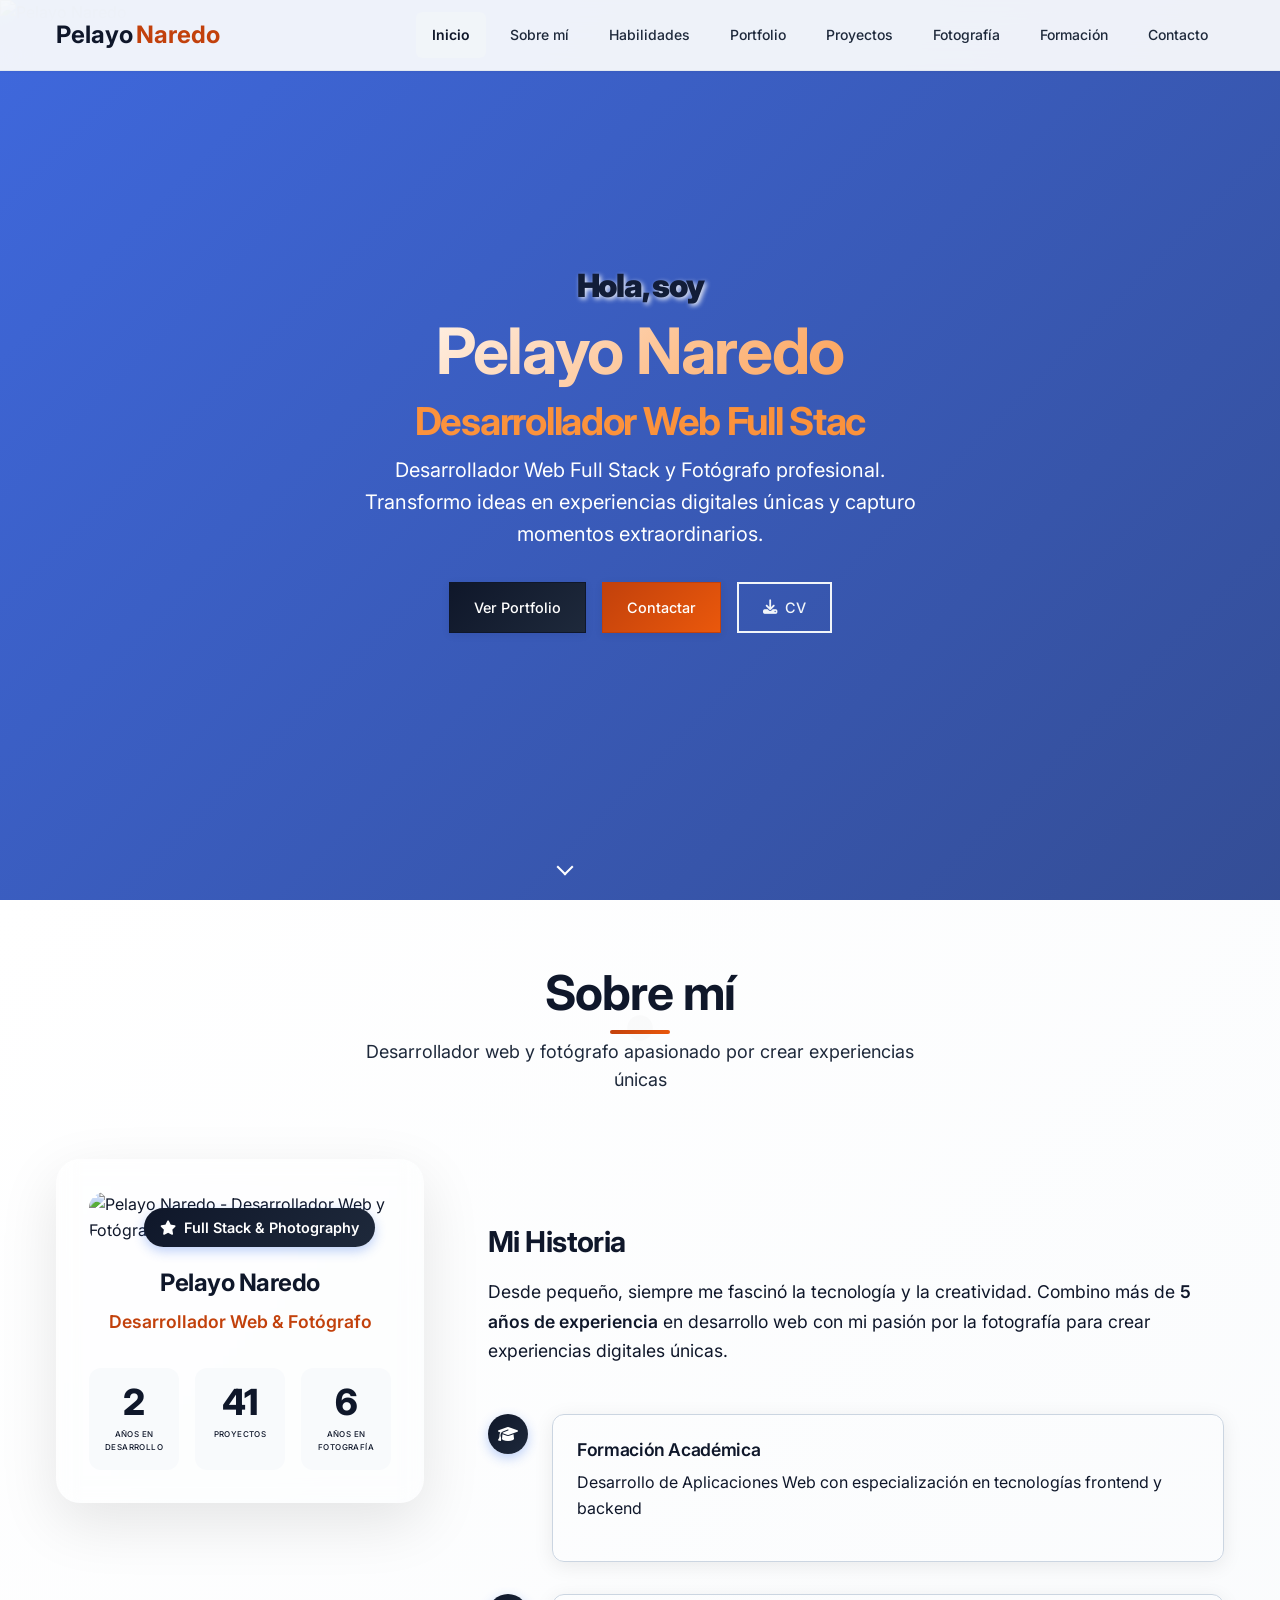
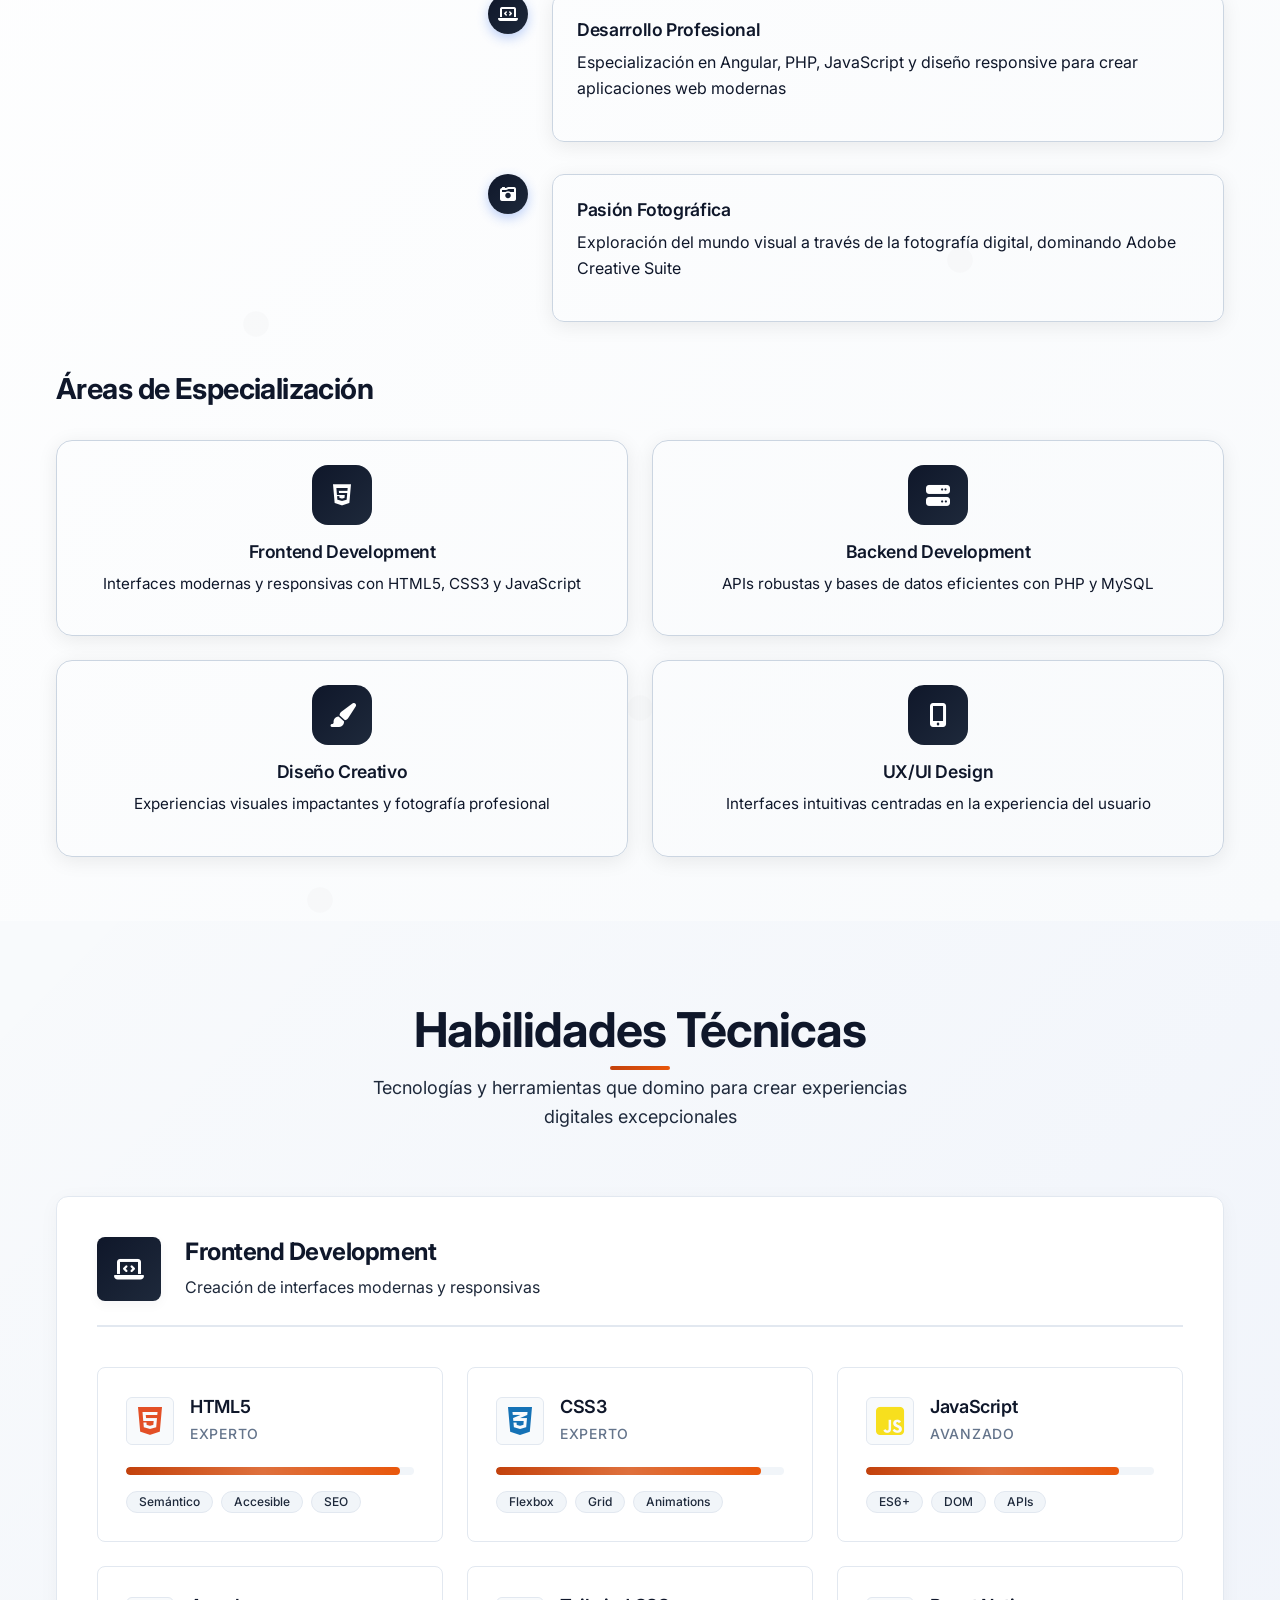
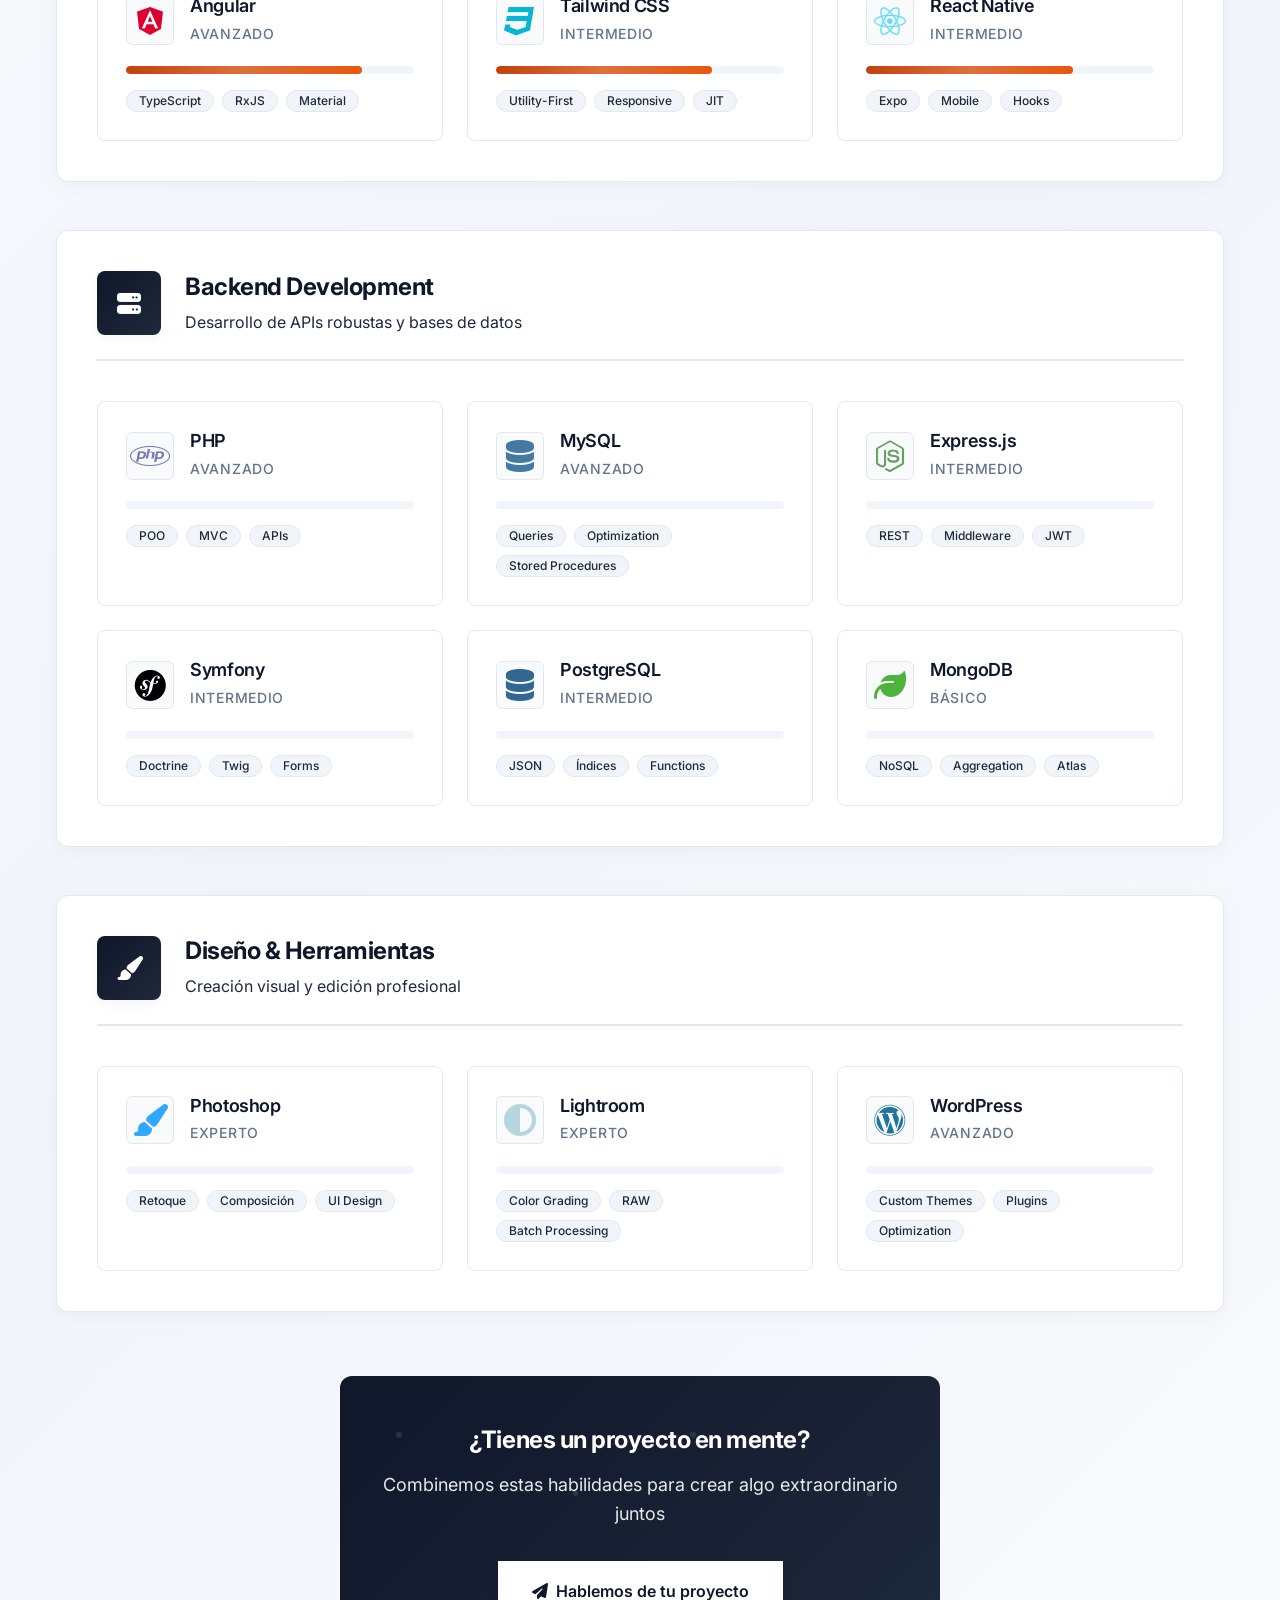
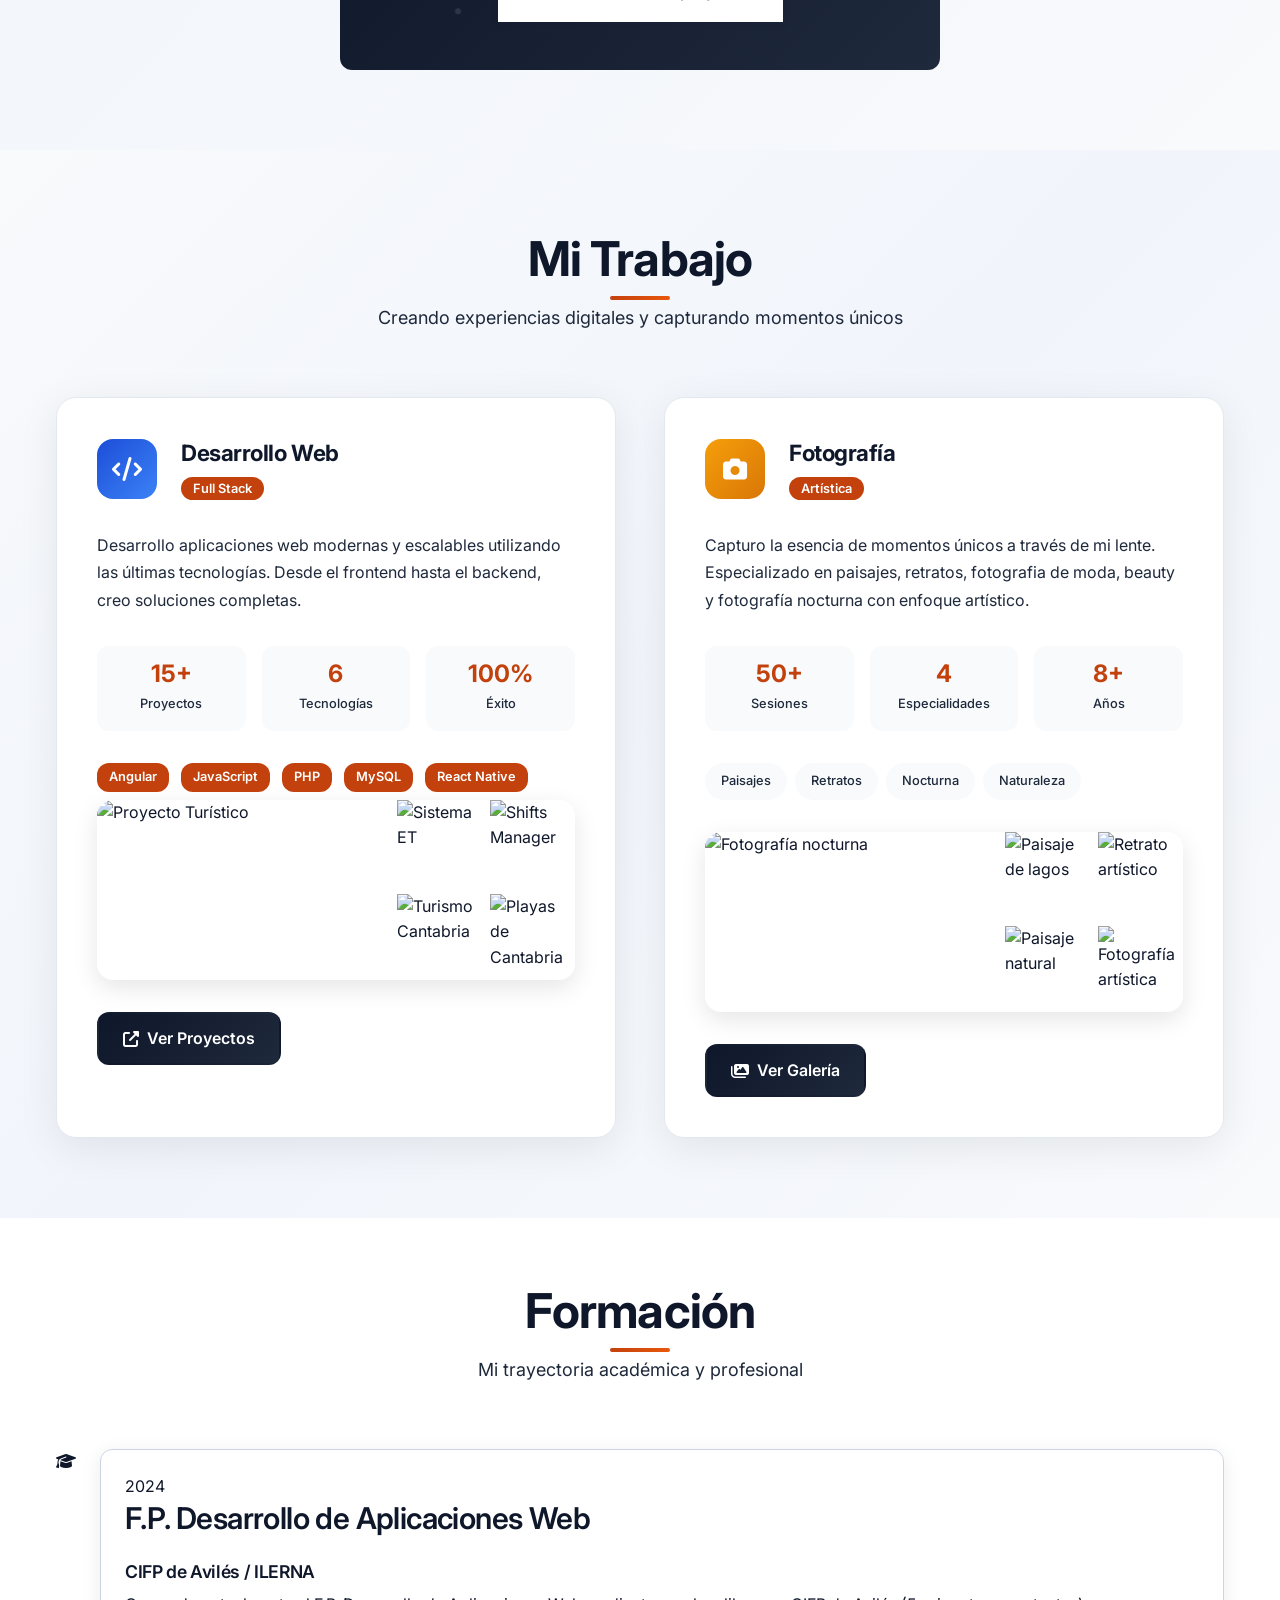
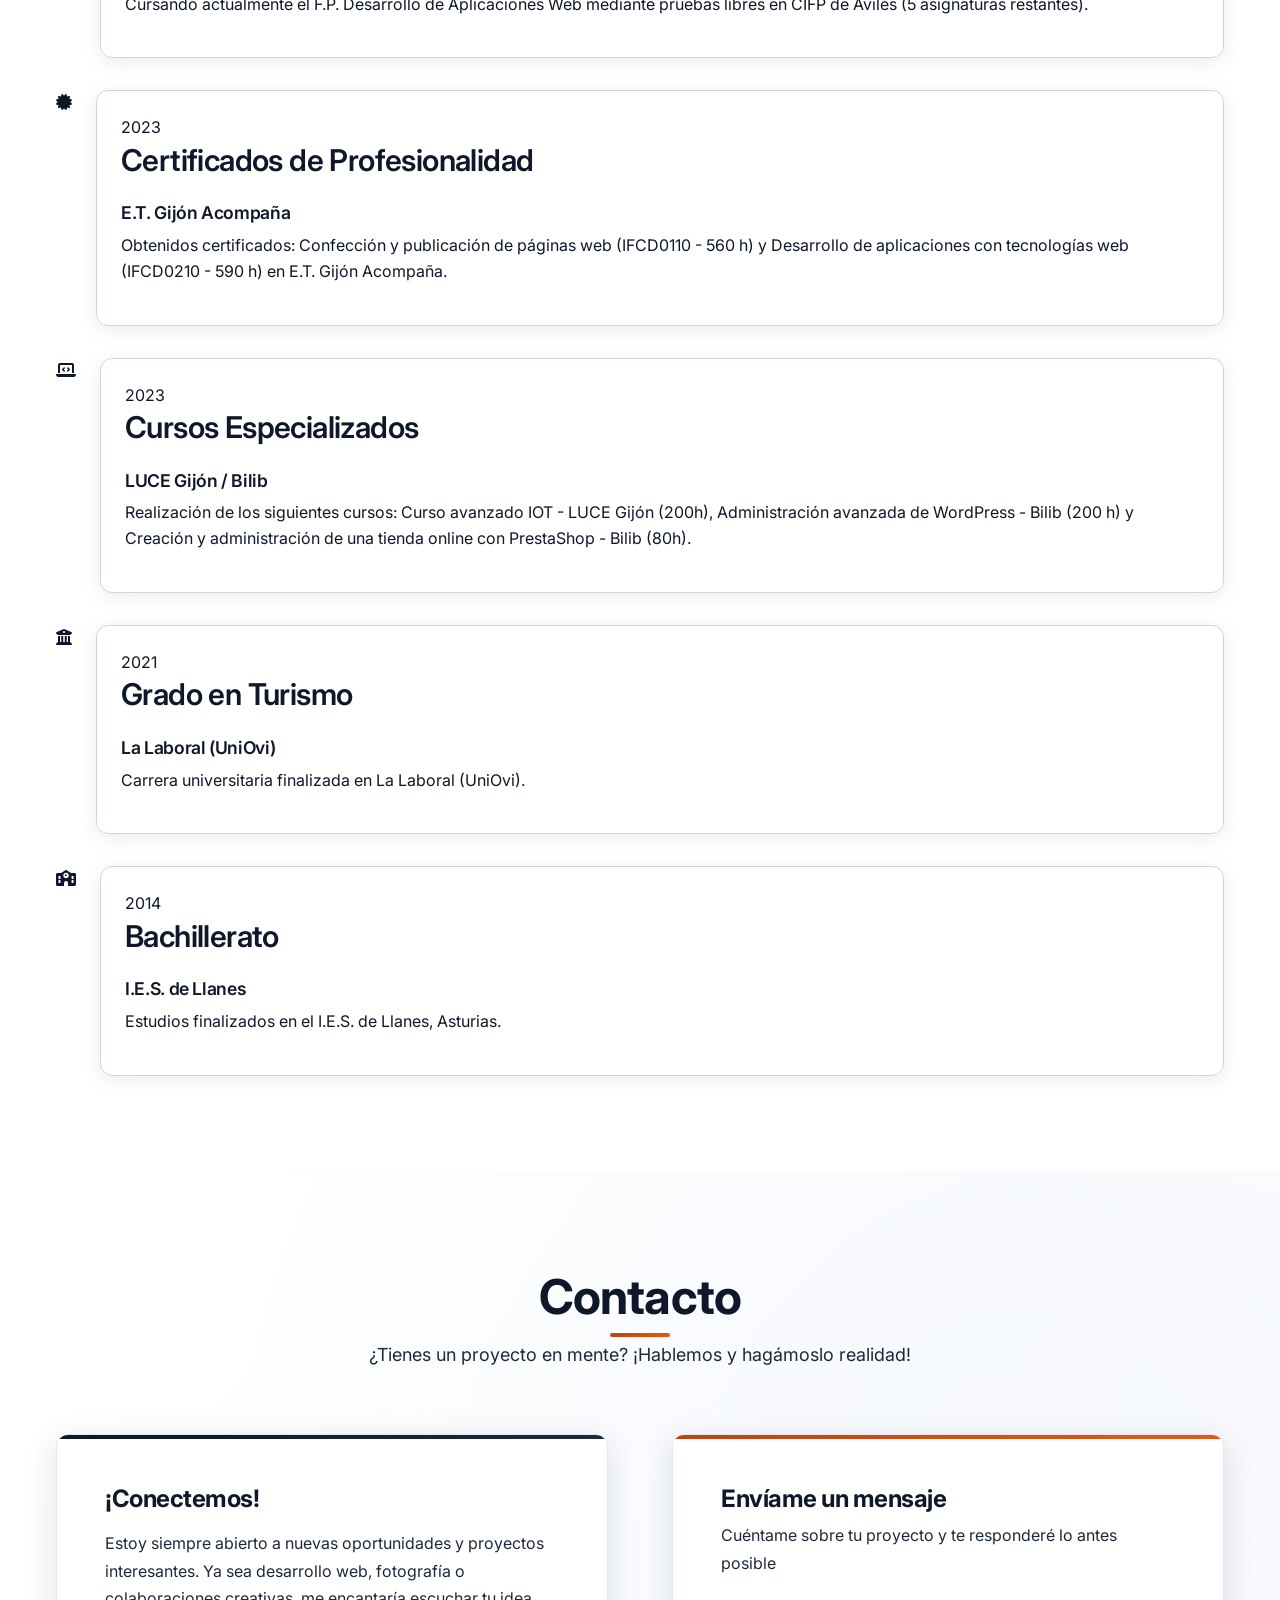
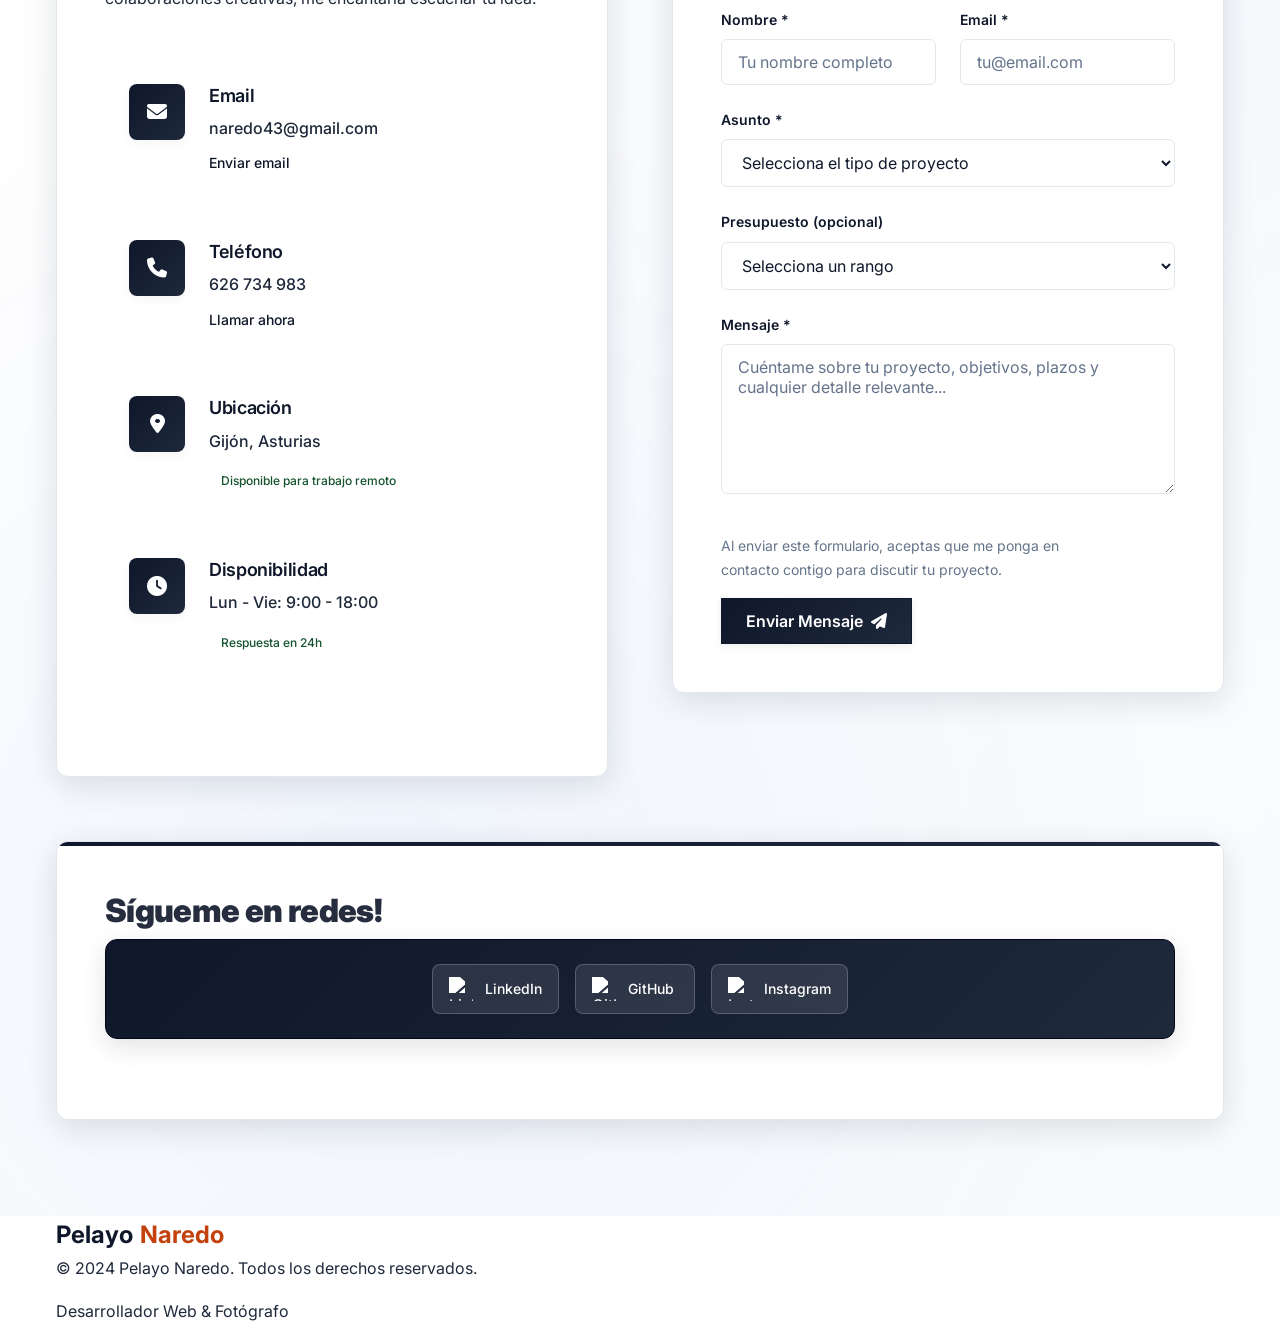
==== commit cfbc071b: "Pagina actualizada completamente" ====
--- a/index.html
+++ b/index.html
@@ -76,7 +76,8 @@
         <div class="nav-menu" id="nav-menu">
           <a href="#home" class="nav-link active">Inicio</a>
           <a href="#about" class="nav-link">Sobre mí</a>
-          <a href="#skills" class="nav-link">Habilidades</a>          <a href="#portfolio-preview" class="nav-link">Portfolio</a>
+          <a href="#skills" class="nav-link">Habilidades</a>
+          <a href="#portfolio-preview" class="nav-link">Portfolio</a>
           <a href="./projects/index.html" class="nav-link">Proyectos</a>
           <a href="./photography/index.html" class="nav-link">Fotografía</a>
           <a href="#formation" class="nav-link">Formación</a>
@@ -134,7 +135,6 @@
 
       <div class="hero-scroll" data-aos="fade-up" data-aos-delay="800">
         <a href="#about" class="scroll-down">
-          
           <div class="scroll-arrow"></div>
         </a>
       </div>
@@ -143,13 +143,12 @@
     <section id="about" class="about">
       <div class="container">
         <div class="section-header" data-aos="fade-up">
-          <h2 class="section-title ">Sobre mí</h2>
-          <p class="section-subtitle ">
+          <h2 class="section-title">Sobre mí</h2>
+          <p class="section-subtitle">
             Desarrollador web y fotógrafo apasionado por crear experiencias
             únicas
           </p>
         </div>
-
         <div class="about-content">
           <!-- Profile Card -->
           <div class="profile-card" data-aos="fade-right">
@@ -163,12 +162,11 @@
                 <i class="fas fa-star"></i>
                 <span>Full Stack & Photography</span>
               </div>
-              
             </div>
 
             <div class="profile-info">
               <h3 class="profile-name">Pelayo Naredo</h3>
-              <p class="profile-role ">Desarrollador Web & Fotógrafo</p>
+              <p class="profile-role">Desarrollador Web & Fotógrafo</p>
 
               <div class="profile-stats">
                 <div class="stat-box">
@@ -181,9 +179,11 @@
                 </div>
                 <div class="stat-box">
                   <span class="stat-number" data-count="8">0</span>
-                  <span class="stat-label">Años en Fotografía</span>                </div>
-              </div>
-            </div>
+                  <span class="stat-label">Años en Fotografía</span>
+                </div>
+              </div>
+            </div>
+          </div>
 
           <!-- About Content -->
           <div class="about-details" data-aos="fade-left">
@@ -238,51 +238,45 @@
                 </div>
               </div>
             </div>
-
-            <div class="passion-areas">
-              <h3>Áreas de Especialización</h3>
-              <div class="passion-grid">
-                <div class="passion-item">
-                  <div class="passion-icon">
-                    <i class="fab fa-html5"></i>
-                  </div>
-                  <h4>Frontend Development</h4>
-                  <p>
-                    Interfaces modernas y responsivas con HTML5, CSS3 y
-                    JavaScript
-                  </p>
-                </div>
-
-                <div class="passion-item">
-                  <div class="passion-icon">
-                    <i class="fas fa-server"></i>
-                  </div>
-                  <h4>Backend Development</h4>
-                  <p>
-                    APIs robustas y bases de datos eficientes con PHP y MySQL
-                  </p>
-                </div>
-
-                <div class="passion-item">
-                  <div class="passion-icon">
-                    <i class="fas fa-paint-brush"></i>
-                  </div>
-                  <h4>Diseño Creativo</h4>
-                  <p>
-                    Experiencias visuales impactantes y fotografía profesional
-                  </p>
-                </div>
-
-                <div class="passion-item">
-                  <div class="passion-icon">
-                    <i class="fas fa-mobile-alt"></i>
-                  </div>
-                  <h4>UX/UI Design</h4>
-                  <p>
-                    Interfaces intuitivas centradas en la experiencia del
-                    usuario
-                  </p>                </div>
-              </div>
+          </div>
+        </div>
+        <div class="passion-areas">
+          <h3>Áreas de Especialización</h3>
+          <div class="passion-grid">
+            <div class="passion-item">
+              <div class="passion-icon">
+                <i class="fab fa-html5"></i>
+              </div>
+              <h4>Frontend Development</h4>
+              <p>
+                Interfaces modernas y responsivas con HTML5, CSS3 y JavaScript
+              </p>
+            </div>
+
+            <div class="passion-item">
+              <div class="passion-icon">
+                <i class="fas fa-server"></i>
+              </div>
+              <h4>Backend Development</h4>
+              <p>APIs robustas y bases de datos eficientes con PHP y MySQL</p>
+            </div>
+
+            <div class="passion-item">
+              <div class="passion-icon">
+                <i class="fas fa-paint-brush"></i>
+              </div>
+              <h4>Diseño Creativo</h4>
+              <p>Experiencias visuales impactantes y fotografía profesional</p>
+            </div>
+
+            <div class="passion-item">
+              <div class="passion-icon">
+                <i class="fas fa-mobile-alt"></i>
+              </div>
+              <h4>UX/UI Design</h4>
+              <p>
+                Interfaces intuitivas centradas en la experiencia del usuario
+              </p>
             </div>
           </div>
         </div>
@@ -317,7 +311,8 @@
 
             <div class="skills-grid">
               <div class="skill-card" data-skill="html">
-                <div class="skill-header">                  <div class="skill-icon">
+                <div class="skill-header">
+                  <div class="skill-icon">
                     <i class="fab fa-html5 icon-html" aria-hidden="true"></i>
                   </div>
                   <div class="skill-info">
@@ -344,7 +339,8 @@
               </div>
 
               <div class="skill-card" data-skill="css">
-                <div class="skill-header">                  <div class="skill-icon">
+                <div class="skill-header">
+                  <div class="skill-icon">
                     <i class="fab fa-css3-alt icon-css" aria-hidden="true"></i>
                   </div>
                   <div class="skill-info">
@@ -371,8 +367,12 @@
               </div>
 
               <div class="skill-card" data-skill="javascript">
-                <div class="skill-header">                  <div class="skill-icon">
-                    <i class="fab fa-js-square icon-javascript" aria-hidden="true"></i>
+                <div class="skill-header">
+                  <div class="skill-icon">
+                    <i
+                      class="fab fa-js-square icon-javascript"
+                      aria-hidden="true"
+                    ></i>
                   </div>
                   <div class="skill-info">
                     <h4 class="skill-name">JavaScript</h4>
@@ -398,8 +398,12 @@
               </div>
 
               <div class="skill-card" data-skill="angular">
-                <div class="skill-header">                  <div class="skill-icon">
-                    <i class="fab fa-angular icon-angular" aria-hidden="true"></i>
+                <div class="skill-header">
+                  <div class="skill-icon">
+                    <i
+                      class="fab fa-angular icon-angular"
+                      aria-hidden="true"
+                    ></i>
                   </div>
                   <div class="skill-info">
                     <h4 class="skill-name">Angular</h4>
@@ -416,7 +420,8 @@
                 >
                   <div class="progress-fill" data-width="82"></div>
                   <span class="progress-text">82%</span>
-                </div>                <div class="skill-tags">
+                </div>
+                <div class="skill-tags">
                   <span class="skill-tag">TypeScript</span>
                   <span class="skill-tag">RxJS</span>
                   <span class="skill-tag">Material</span>
@@ -454,7 +459,10 @@
               <div class="skill-card" data-skill="reactnative">
                 <div class="skill-header">
                   <div class="skill-icon">
-                    <i class="fab fa-react icon-reactnative" aria-hidden="true"></i>
+                    <i
+                      class="fab fa-react icon-reactnative"
+                      aria-hidden="true"
+                    ></i>
                   </div>
                   <div class="skill-info">
                     <h4 class="skill-name">React Native</h4>
@@ -497,7 +505,8 @@
 
             <div class="skills-grid">
               <div class="skill-card" data-skill="php">
-                <div class="skill-header">                  <div class="skill-icon">
+                <div class="skill-header">
+                  <div class="skill-icon">
                     <i class="fab fa-php icon-php" aria-hidden="true"></i>
                   </div>
                   <div class="skill-info">
@@ -521,9 +530,14 @@
                   <span class="skill-tag">MVC</span>
                   <span class="skill-tag">APIs</span>
                 </div>
-              </div>              <div class="skill-card" data-skill="sql">
-                <div class="skill-header">                  <div class="skill-icon">
-                    <i class="fas fa-database icon-mysql" aria-hidden="true"></i>
+              </div>
+              <div class="skill-card" data-skill="sql">
+                <div class="skill-header">
+                  <div class="skill-icon">
+                    <i
+                      class="fas fa-database icon-mysql"
+                      aria-hidden="true"
+                    ></i>
                   </div>
                   <div class="skill-info">
                     <h4 class="skill-name">MySQL</h4>
@@ -547,11 +561,14 @@
                   <span class="skill-tag">Stored Procedures</span>
                 </div>
               </div>
-              
+
               <div class="skill-card" data-skill="express">
                 <div class="skill-header">
                   <div class="skill-icon">
-                    <i class="fab fa-node-js icon-express" aria-hidden="true"></i>
+                    <i
+                      class="fab fa-node-js icon-express"
+                      aria-hidden="true"
+                    ></i>
                   </div>
                   <div class="skill-info">
                     <h4 class="skill-name">Express.js</h4>
@@ -575,11 +592,14 @@
                   <span class="skill-tag">JWT</span>
                 </div>
               </div>
-              
+
               <div class="skill-card" data-skill="symfony">
                 <div class="skill-header">
                   <div class="skill-icon">
-                    <i class="fab fa-symfony icon-symfony" aria-hidden="true"></i>
+                    <i
+                      class="fab fa-symfony icon-symfony"
+                      aria-hidden="true"
+                    ></i>
                   </div>
                   <div class="skill-info">
                     <h4 class="skill-name">Symfony</h4>
@@ -603,11 +623,14 @@
                   <span class="skill-tag">Forms</span>
                 </div>
               </div>
-              
+
               <div class="skill-card" data-skill="postgresql">
                 <div class="skill-header">
                   <div class="skill-icon">
-                    <i class="fas fa-database icon-postgresql" aria-hidden="true"></i>
+                    <i
+                      class="fas fa-database icon-postgresql"
+                      aria-hidden="true"
+                    ></i>
                   </div>
                   <div class="skill-info">
                     <h4 class="skill-name">PostgreSQL</h4>
@@ -631,7 +654,7 @@
                   <span class="skill-tag">Functions</span>
                 </div>
               </div>
-              
+
               <div class="skill-card" data-skill="mongodb">
                 <div class="skill-header">
                   <div class="skill-icon">
@@ -678,8 +701,12 @@
 
             <div class="skills-grid">
               <div class="skill-card" data-skill="photoshop">
-                <div class="skill-header">                  <div class="skill-icon">
-                    <i class="fas fa-paint-brush icon-photoshop" aria-hidden="true"></i>
+                <div class="skill-header">
+                  <div class="skill-icon">
+                    <i
+                      class="fas fa-paint-brush icon-photoshop"
+                      aria-hidden="true"
+                    ></i>
                   </div>
                   <div class="skill-info">
                     <h4 class="skill-name">Photoshop</h4>
@@ -705,8 +732,12 @@
               </div>
 
               <div class="skill-card" data-skill="lightroom">
-                <div class="skill-header">                  <div class="skill-icon">
-                    <i class="fas fa-adjust icon-lightroom" aria-hidden="true"></i>
+                <div class="skill-header">
+                  <div class="skill-icon">
+                    <i
+                      class="fas fa-adjust icon-lightroom"
+                      aria-hidden="true"
+                    ></i>
                   </div>
                   <div class="skill-info">
                     <h4 class="skill-name">Lightroom</h4>
@@ -732,8 +763,12 @@
               </div>
 
               <div class="skill-card" data-skill="wordpress">
-                <div class="skill-header">                  <div class="skill-icon">
-                    <i class="fab fa-wordpress icon-wordpress" aria-hidden="true"></i>
+                <div class="skill-header">
+                  <div class="skill-icon">
+                    <i
+                      class="fab fa-wordpress icon-wordpress"
+                      aria-hidden="true"
+                    ></i>
                   </div>
                   <div class="skill-info">
                     <h4 class="skill-name">WordPress</h4>
@@ -829,7 +864,7 @@
               <span class="tech-chip">PHP</span>
               <span class="tech-chip">MySQL</span>
               <span class="tech-chip">React Native</span>
-            </div>            
+            </div>
             <div class="work-preview">
               <div class="photo-gallery-preview">
                 <img
@@ -838,26 +873,26 @@
                   class="gallery-main"
                 />
                 <div class="gallery-grid">
-                <img
-                  src="./images/galerias/proy-et1.png"
-                  alt="Sistema ET"
-                  class="gallery-thumb"
-                />
-                <img
-                  src="./images/galerias/proy-shifts1.png"
-                  alt="Shifts Manager"
-                  class="gallery-thumb"
-                />
-                <img
-                  src="./images/galerias/proy-turist2.png"
-                  alt="Turismo Cantabria"
-                  class="gallery-thumb"
-                />
-                <img
-                  src="./images/galerias/proy-playas.png"
-                  alt="Playas de Cantabria"
-                  class="gallery-thumb"
-                />
+                  <img
+                    src="./images/galerias/proy-et1.png"
+                    alt="Sistema ET"
+                    class="gallery-thumb"
+                  />
+                  <img
+                    src="./images/galerias/proy-shifts1.png"
+                    alt="Shifts Manager"
+                    class="gallery-thumb"
+                  />
+                  <img
+                    src="./images/galerias/proy-turist2.png"
+                    alt="Turismo Cantabria"
+                    class="gallery-thumb"
+                  />
+                  <img
+                    src="./images/galerias/proy-playas.png"
+                    alt="Playas de Cantabria"
+                    class="gallery-thumb"
+                  />
                 </div>
               </div>
             </div>
@@ -889,8 +924,8 @@
             <div class="work-description">
               <p>
                 Capturo la esencia de momentos únicos a través de mi lente.
-                Especializado en paisajes, retratos, fotografia de moda, beauty y fotografía nocturna con
-                enfoque artístico.
+                Especializado en paisajes, retratos, fotografia de moda, beauty
+                y fotografía nocturna con enfoque artístico.
               </p>
             </div>
 
@@ -961,7 +996,8 @@
           </div>
         </div>
       </div>
-    </section>    <!-- Formation Section -->
+    </section>
+    <!-- Formation Section -->
     <section id="formation" class="experience">
       <div class="container">
         <div class="section-header" data-aos="fade-up">
@@ -975,7 +1011,7 @@
               <i class="fas fa-graduation-cap"></i>
             </div>
             <div class="timeline-content">
-              <div class="timeline-date ">2024</div>
+              <div class="timeline-date">2024</div>
               <h3 class="">F.P. Desarrollo de Aplicaciones Web</h3>
               <h4>CIFP de Avilés / ILERNA</h4>
               <p>
@@ -991,7 +1027,7 @@
               <i class="fas fa-certificate"></i>
             </div>
             <div class="timeline-content">
-              <div class="timeline-date ">2023</div>
+              <div class="timeline-date">2023</div>
               <h3 class="">Certificados de Profesionalidad</h3>
               <h4>E.T. Gijón Acompaña</h4>
               <p>
@@ -1007,7 +1043,7 @@
               <i class="fas fa-laptop-code"></i>
             </div>
             <div class="timeline-content">
-              <div class="timeline-date ">2023</div>
+              <div class="timeline-date">2023</div>
               <h3 class="">Cursos Especializados</h3>
               <h4>LUCE Gijón / Bilib</h4>
               <p>
@@ -1024,12 +1060,10 @@
               <i class="fas fa-university"></i>
             </div>
             <div class="timeline-content">
-              <div class="timeline-date ">2021</div>
+              <div class="timeline-date">2021</div>
               <h3 class="">Grado en Turismo</h3>
               <h4>La Laboral (UniOvi)</h4>
-              <p>
-                Carrera universitaria finalizada en La Laboral (UniOvi).
-              </p>
+              <p>Carrera universitaria finalizada en La Laboral (UniOvi).</p>
             </div>
           </div>
 
@@ -1038,17 +1072,16 @@
               <i class="fas fa-school"></i>
             </div>
             <div class="timeline-content">
-              <div class="timeline-date ">2014</div>
+              <div class="timeline-date">2014</div>
               <h3 class="">Bachillerato</h3>
               <h4>I.E.S. de Llanes</h4>
-              <p>
-                Estudios finalizados en el I.E.S. de Llanes, Asturias.
-              </p>
+              <p>Estudios finalizados en el I.E.S. de Llanes, Asturias.</p>
             </div>
           </div>
         </div>
       </div>
-    </section>    <!-- Contact Section -->
+    </section>
+    <!-- Contact Section -->
     <section id="contact" class="contact">
       <div class="container">
         <div class="section-header" data-aos="fade-up">
@@ -1063,9 +1096,9 @@
             <div class="contact-intro">
               <h3>¡Conectemos!</h3>
               <p>
-                Estoy siempre abierto a nuevas oportunidades y proyectos interesantes. 
-                Ya sea desarrollo web, fotografía o colaboraciones creativas, 
-                me encantaría escuchar tu idea.
+                Estoy siempre abierto a nuevas oportunidades y proyectos
+                interesantes. Ya sea desarrollo web, fotografía o colaboraciones
+                creativas, me encantaría escuchar tu idea.
               </p>
             </div>
 
@@ -1103,7 +1136,9 @@
                 <div class="contact-details">
                   <h4>Ubicación</h4>
                   <p>Gijón, Asturias</p>
-                  <span class="availability">Disponible para trabajo remoto</span>
+                  <span class="availability"
+                    >Disponible para trabajo remoto</span
+                  >
                 </div>
               </div>
 
@@ -1117,7 +1152,7 @@
                   <span class="availability">Respuesta en 24h</span>
                 </div>
               </div>
-            </div>            
+            </div>
           </div>
 
           <div class="contact-form-container" data-aos="fade-left">
@@ -1125,8 +1160,13 @@
               <h3>Envíame un mensaje</h3>
               <p>Cuéntame sobre tu proyecto y te responderé lo antes posible</p>
             </div>
-            
-            <form id="contact-form" class="contact-form" action="https://formspree.io/f/xjkbrpjy" method="POST">
+
+            <form
+              id="contact-form"
+              class="contact-form"
+              action="https://formspree.io/f/xjkbrpjy"
+              method="POST"
+            >
               <div class="form-row">
                 <div class="form-group">
                   <label for="name">Nombre *</label>
@@ -1188,10 +1228,10 @@
 
               <div class="form-footer">
                 <p class="privacy-note">
-                  Al enviar este formulario, aceptas que me ponga en contacto contigo 
-                  para discutir tu proyecto.
+                  Al enviar este formulario, aceptas que me ponga en contacto
+                  contigo para discutir tu proyecto.
                 </p>
-                
+
                 <button type="submit" class="btn btn-primary btn-contact">
                   <span>Enviar Mensaje</span>
                   <i class="fas fa-paper-plane"></i>
@@ -1205,24 +1245,39 @@
 
         <div class="contact-info">
           <div class="social-section">
-              <h3 class="title-line">Sígueme en redes!</h3>
-              <div class="social-links-bg">
-                <div class="social-links">
-                  <a href="https://www.linkedin.com/in/pelayonaredo" target="_blank" class="social-link linkedin" rel="noopener">
-                    <img src="./images/logoLinkedin.png" alt="LinkedIn" />
-                    <span>LinkedIn</span>
-                  </a>
-                  <a href="https://github.com/PelayoNaredo" target="_blank" class="social-link github" rel="noopener">
-                    <img src="./images/logoGithub.png" alt="GitHub" />
-                    <span>GitHub</span>
-                  </a>
-                  <a href="https://www.instagram.com/north_arder/" target="_blank" class="social-link instagram" rel="noopener">
-                    <img src="./images/logoIg.png" alt="Instagram" />
-                    <span>Instagram</span>
-                  </a>
-                </div>
-              </div>
-            </div>
+            <h3 class="title-line">Sígueme en redes!</h3>
+            <div class="social-links-bg">
+              <div class="social-links">
+                <a
+                  href="https://www.linkedin.com/in/pelayonaredo"
+                  target="_blank"
+                  class="social-link linkedin"
+                  rel="noopener"
+                >
+                  <img src="./images/logoLinkedin.png" alt="LinkedIn" />
+                  <span>LinkedIn</span>
+                </a>
+                <a
+                  href="https://github.com/PelayoNaredo"
+                  target="_blank"
+                  class="social-link github"
+                  rel="noopener"
+                >
+                  <img src="./images/logoGithub.png" alt="GitHub" />
+                  <span>GitHub</span>
+                </a>
+                <a
+                  href="https://www.instagram.com/north_arder/"
+                  target="_blank"
+                  class="social-link instagram"
+                  rel="noopener"
+                >
+                  <img src="./images/logoIg.png" alt="Instagram" />
+                  <span>Instagram</span>
+                </a>
+              </div>
+            </div>
+          </div>
         </div>
       </div>
     </section>
@@ -1233,7 +1288,7 @@
         <div class="footer-content">
           <div class="footer-logo">
             <span class="logo-text">Pelayo</span>
-            <span class=" logo-text logo-accent">Naredo</span>
+            <span class="logo-text logo-accent">Naredo</span>
           </div>
 
           <div class="footer-text">
@@ -1243,7 +1298,6 @@
         </div>
       </div>
     </footer>
-
 
     <!-- Scripts -->
     <script src="https://unpkg.com/aos@2.3.1/dist/aos.js"></script>
--- a/css/style.css
+++ b/css/style.css
@@ -957,6 +957,7 @@
 
 .about-content {
   display: grid;
+  grid-template-columns: 1fr;
   gap: 3rem;
   align-items: start;
   position: relative;
@@ -989,7 +990,7 @@
 
 .profile-img {
   width: 100%;
-  height: 700px;
+  height: 400px;
   object-fit: cover;
   object-position: top;
   border-radius: 16px;
@@ -1066,7 +1067,7 @@
 }
 
 .stat-label {
-  font-size: 0.8rem;
+  font-size: 0.5rem;
   color: var(--accent-color);
   margin-top: 0.25rem;
   display: block;
@@ -1319,7 +1320,6 @@
 }
 
 .stat-label {
-  font-size: var(--size-sm);
   color: var(--accent-primary);
   font-weight: 500;
   text-transform: uppercase;
@@ -2308,7 +2308,7 @@
 /* ===== RESPONSIVE DESIGN FOR PROFILE CARD ===== */
 
 /* Desktop Large (1200px and up) */
-@media (min-width: 1201px) {
+@media (min-width: 1200px) {
   .about-content {
     grid-template-columns: 1fr 2fr;
     gap: 4rem;
@@ -2319,8 +2319,8 @@
   }
 }
 
-/* Desktop Medium (769px to 1200px) */
-@media (max-width: 1200px) {
+/* Desktop Medium (769px to 1199px) */
+@media (max-width: 1199px) and (min-width: 769px) {
   .about-content {
     grid-template-columns: 1fr 1.5fr;
     gap: 3rem;
@@ -2331,7 +2331,7 @@
   }
 
   .profile-img {
-    height: 600px;
+    height: 400px;
   }
 }
 
@@ -2366,7 +2366,7 @@
   }
 
   .stat-label {
-    font-size: 0.75rem;
+    font-size: 0.55rem;
   }
 
   .profile-badge {
@@ -2410,7 +2410,7 @@
   }
 
   .stat-label {
-    font-size: 0.7rem;
+    font-size: 0.5rem;
     line-height: 1.2;
   }
 
@@ -2460,7 +2460,7 @@
   }
 
   .stat-label {
-    font-size: 0.8rem;
+    font-size: 0.6rem;
     order: 1;
     margin-top: 0;
   }
@@ -2503,7 +2503,7 @@
   }
 
   .stat-label {
-    font-size: 0.75rem;
+    font-size: 0.55rem;
   }
 }
 
@@ -2529,7 +2529,7 @@
 
   .stat-label {
     order: initial;
-    font-size: 0.65rem;
+    font-size: 0.55rem;
     margin-top: 0.25rem;
   }
 }
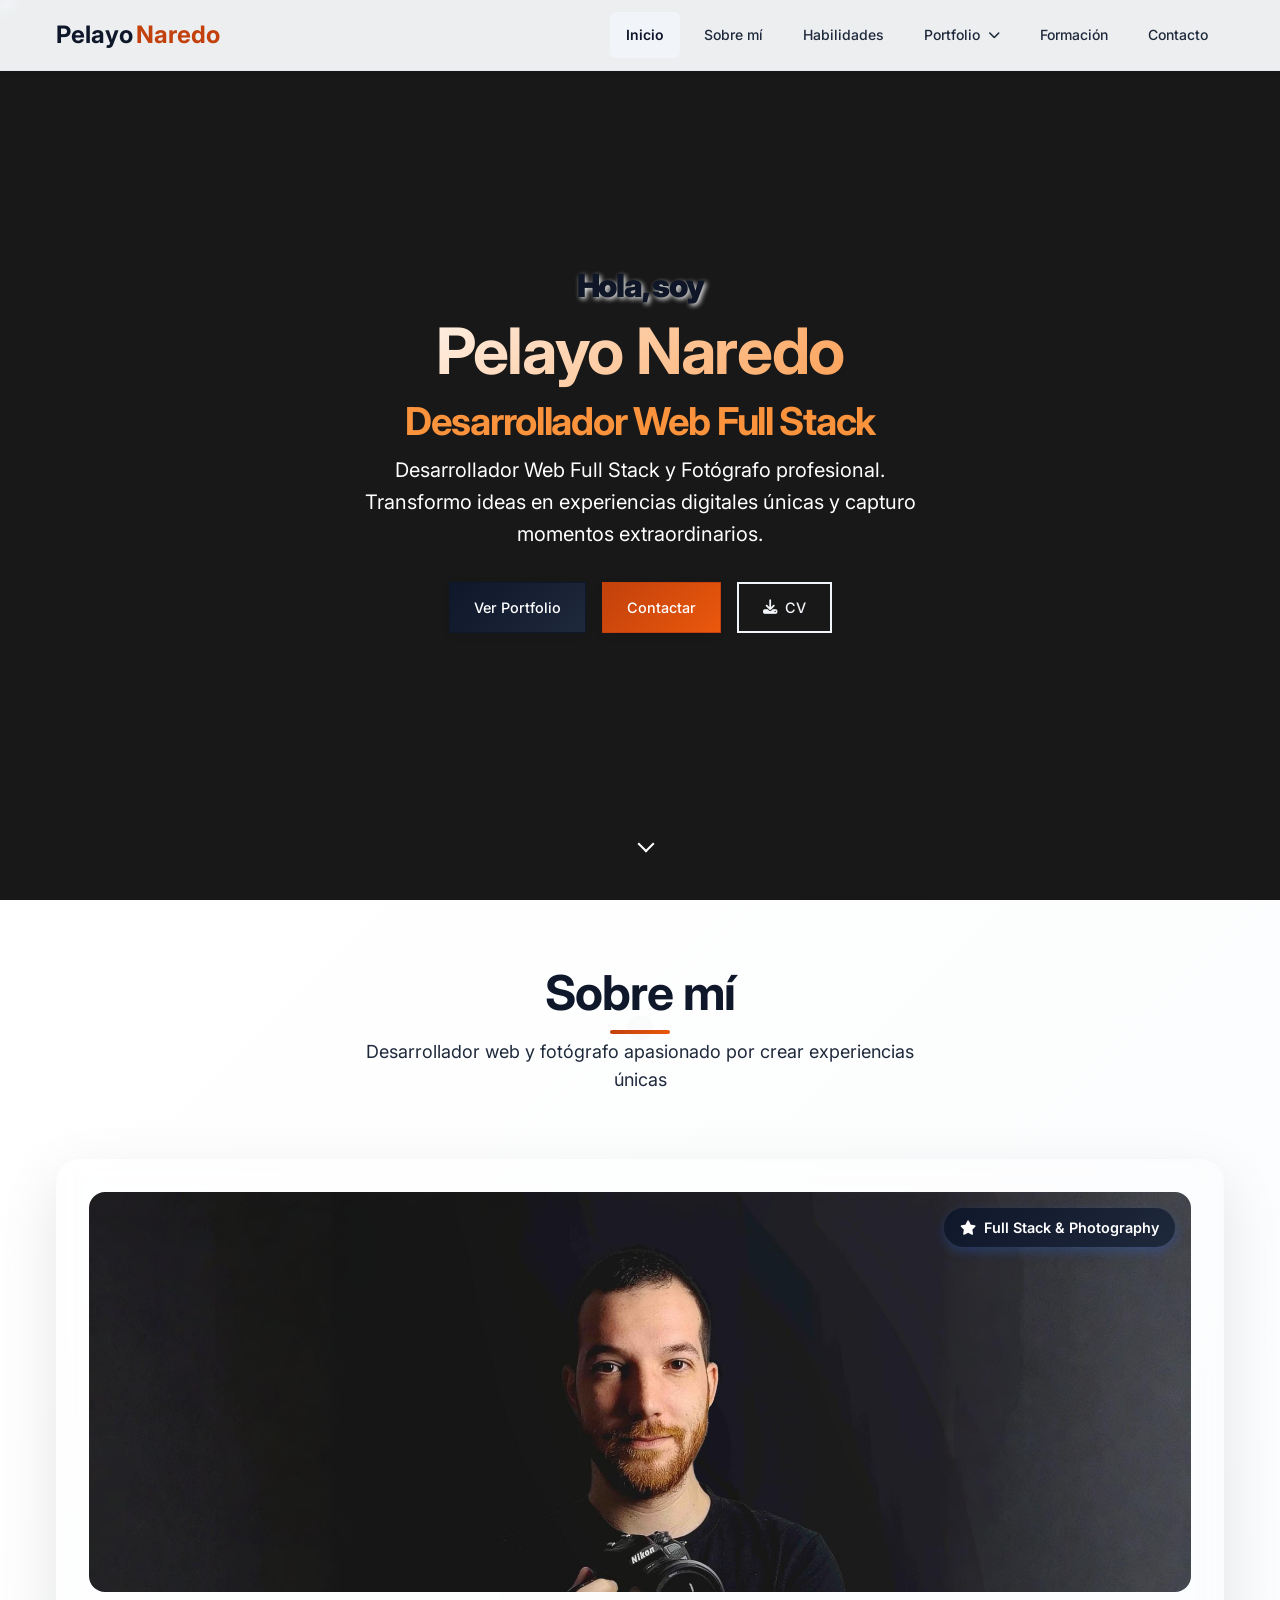
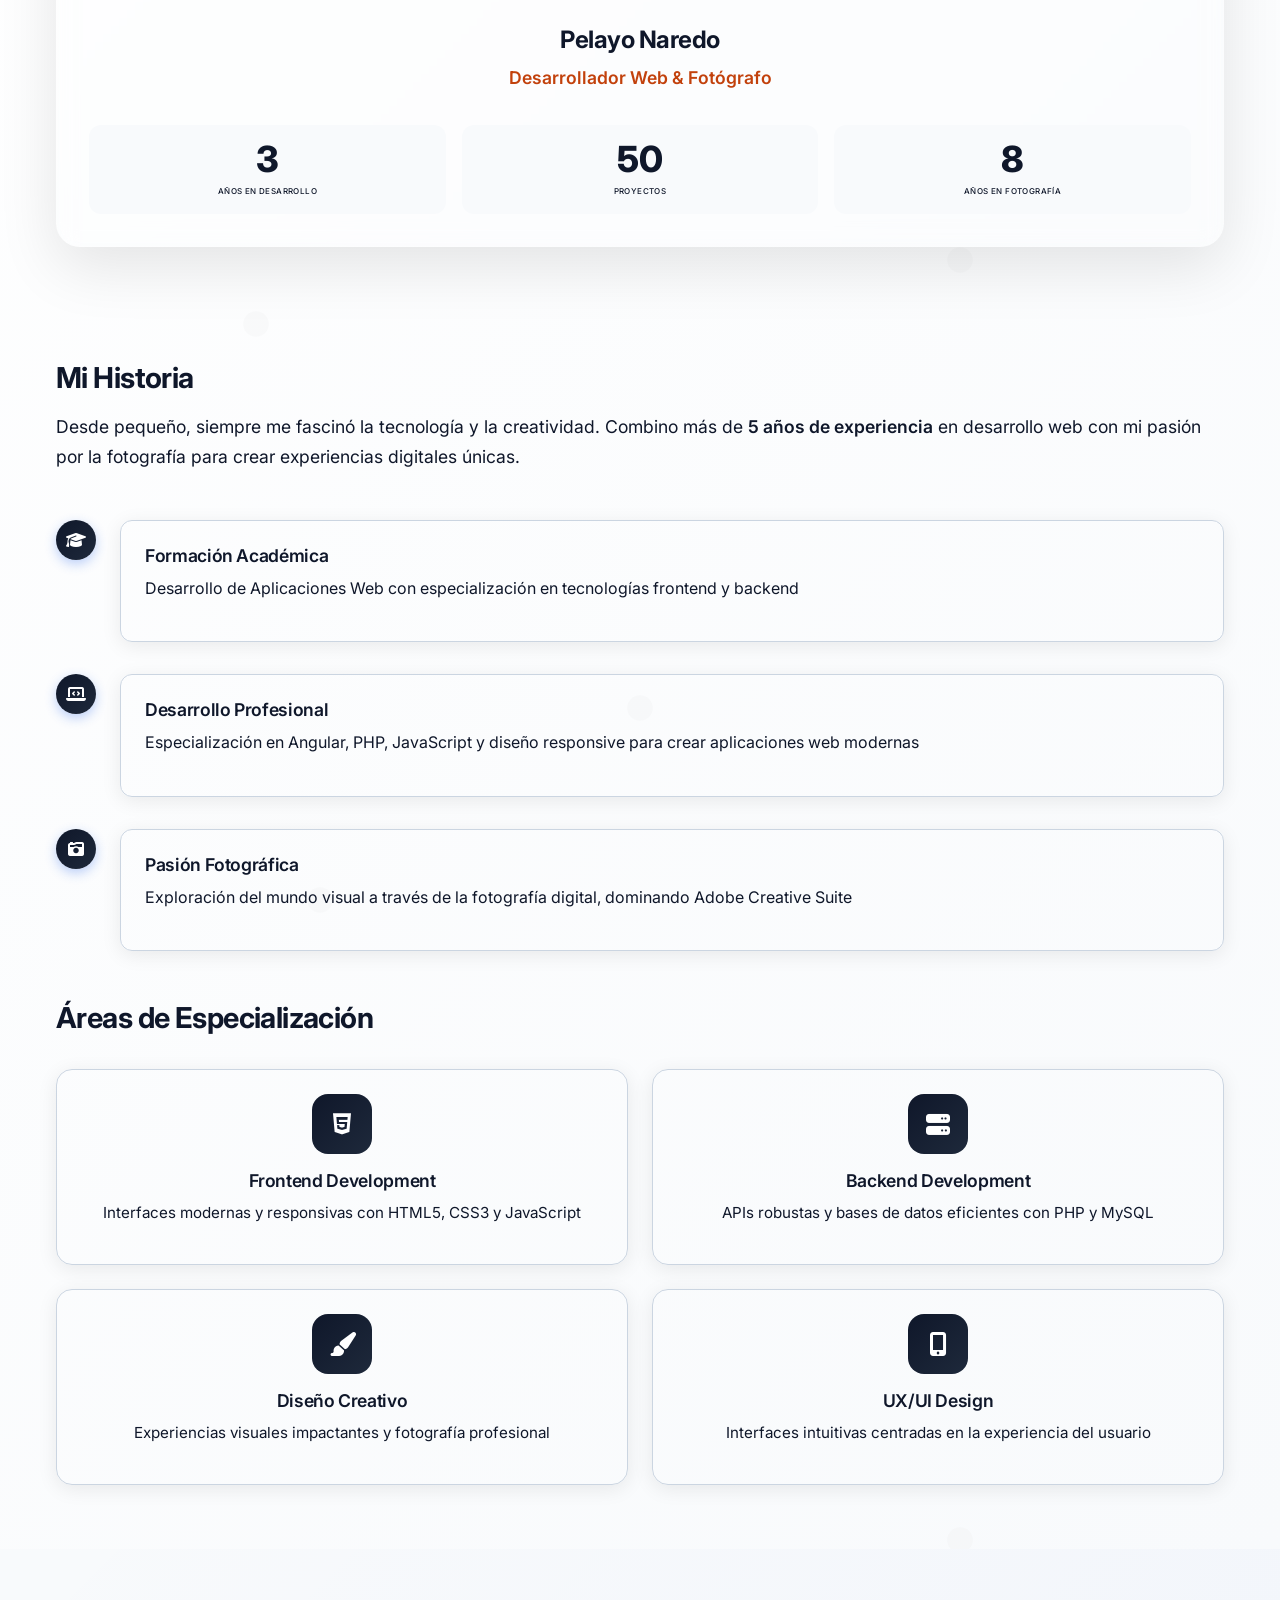
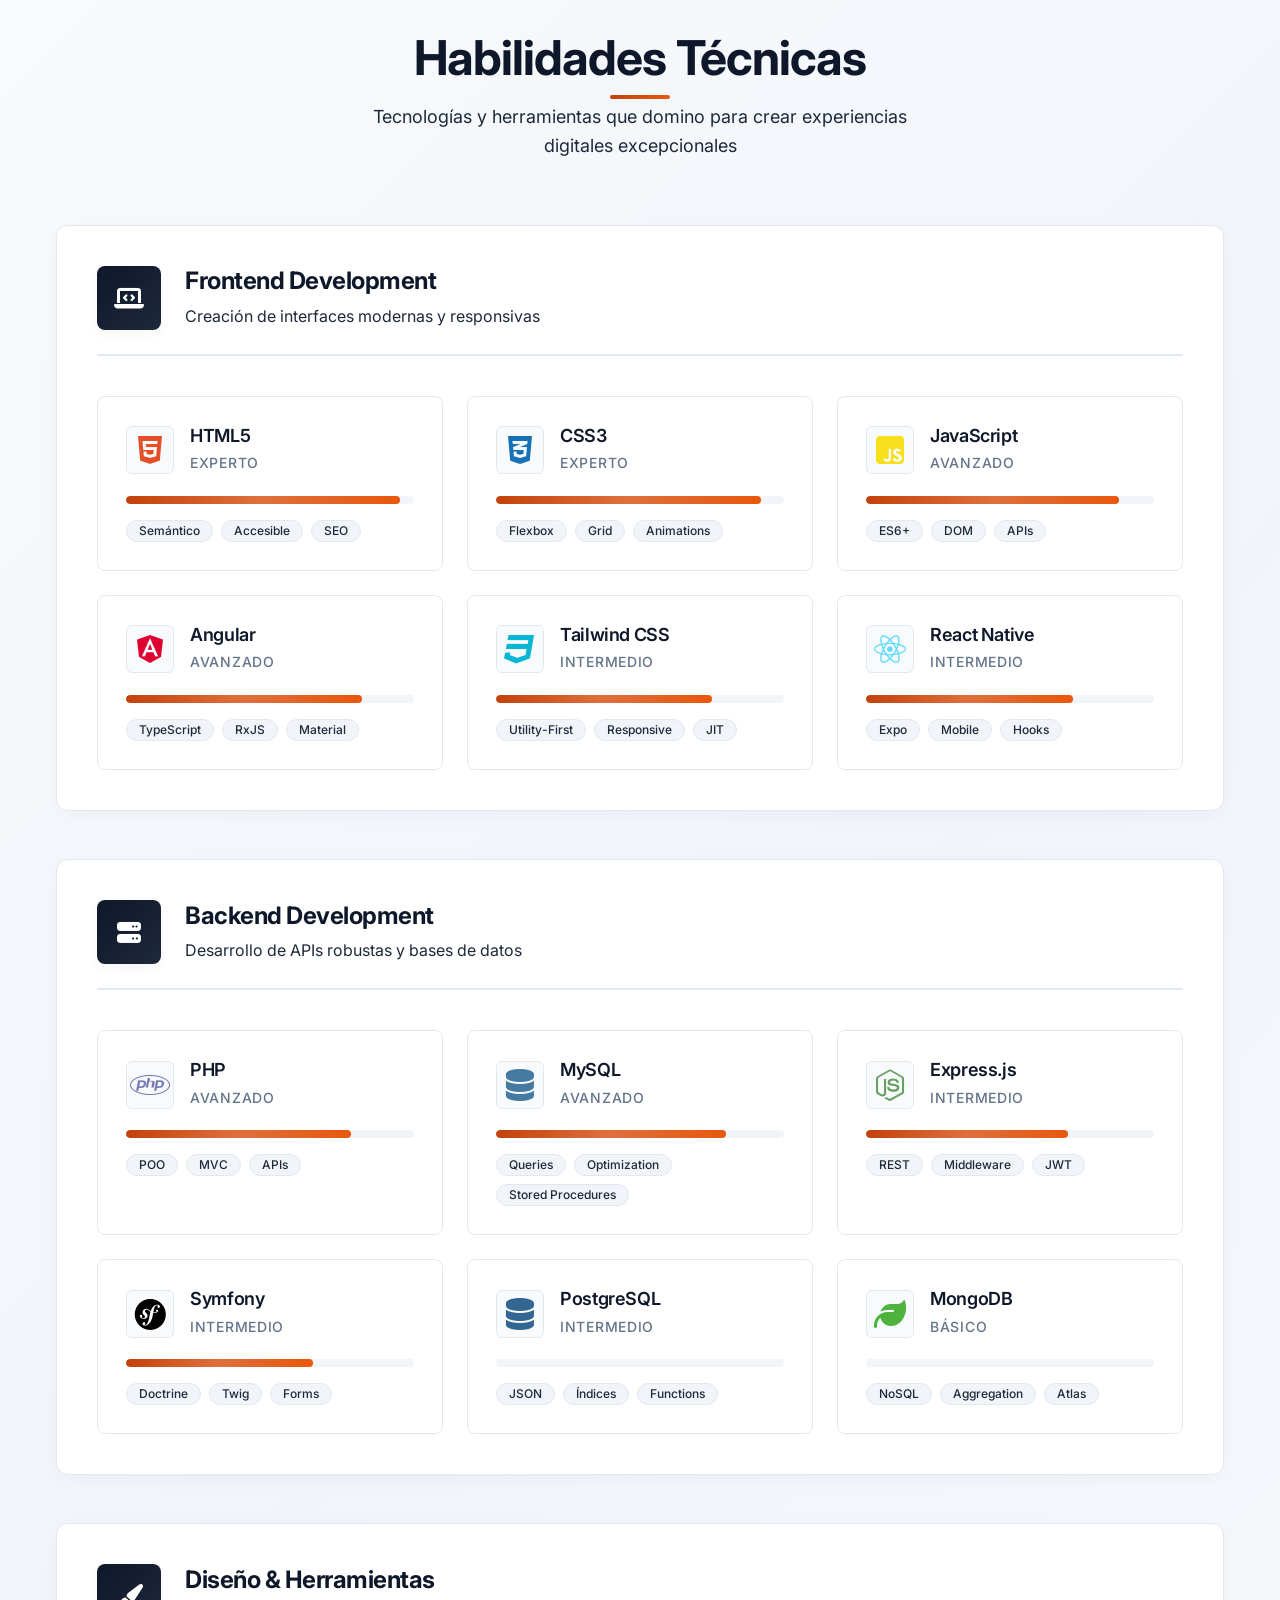
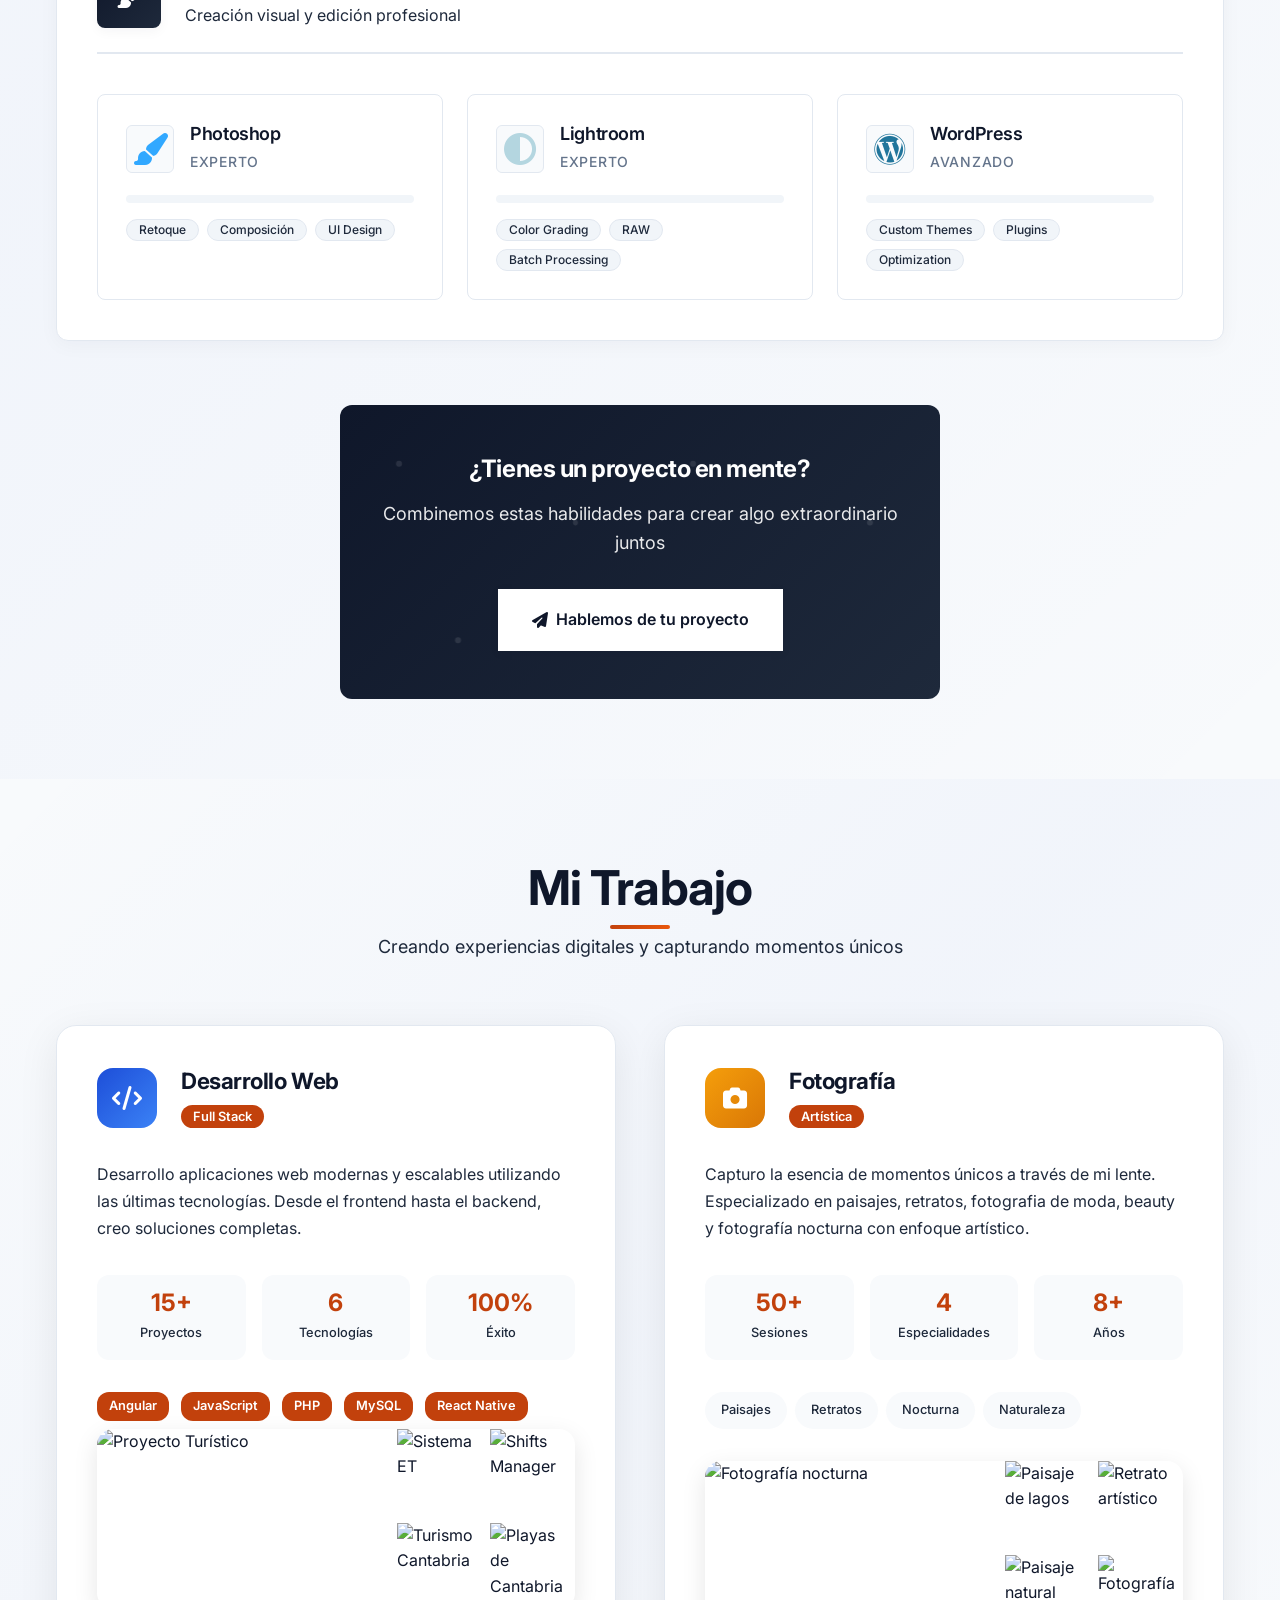
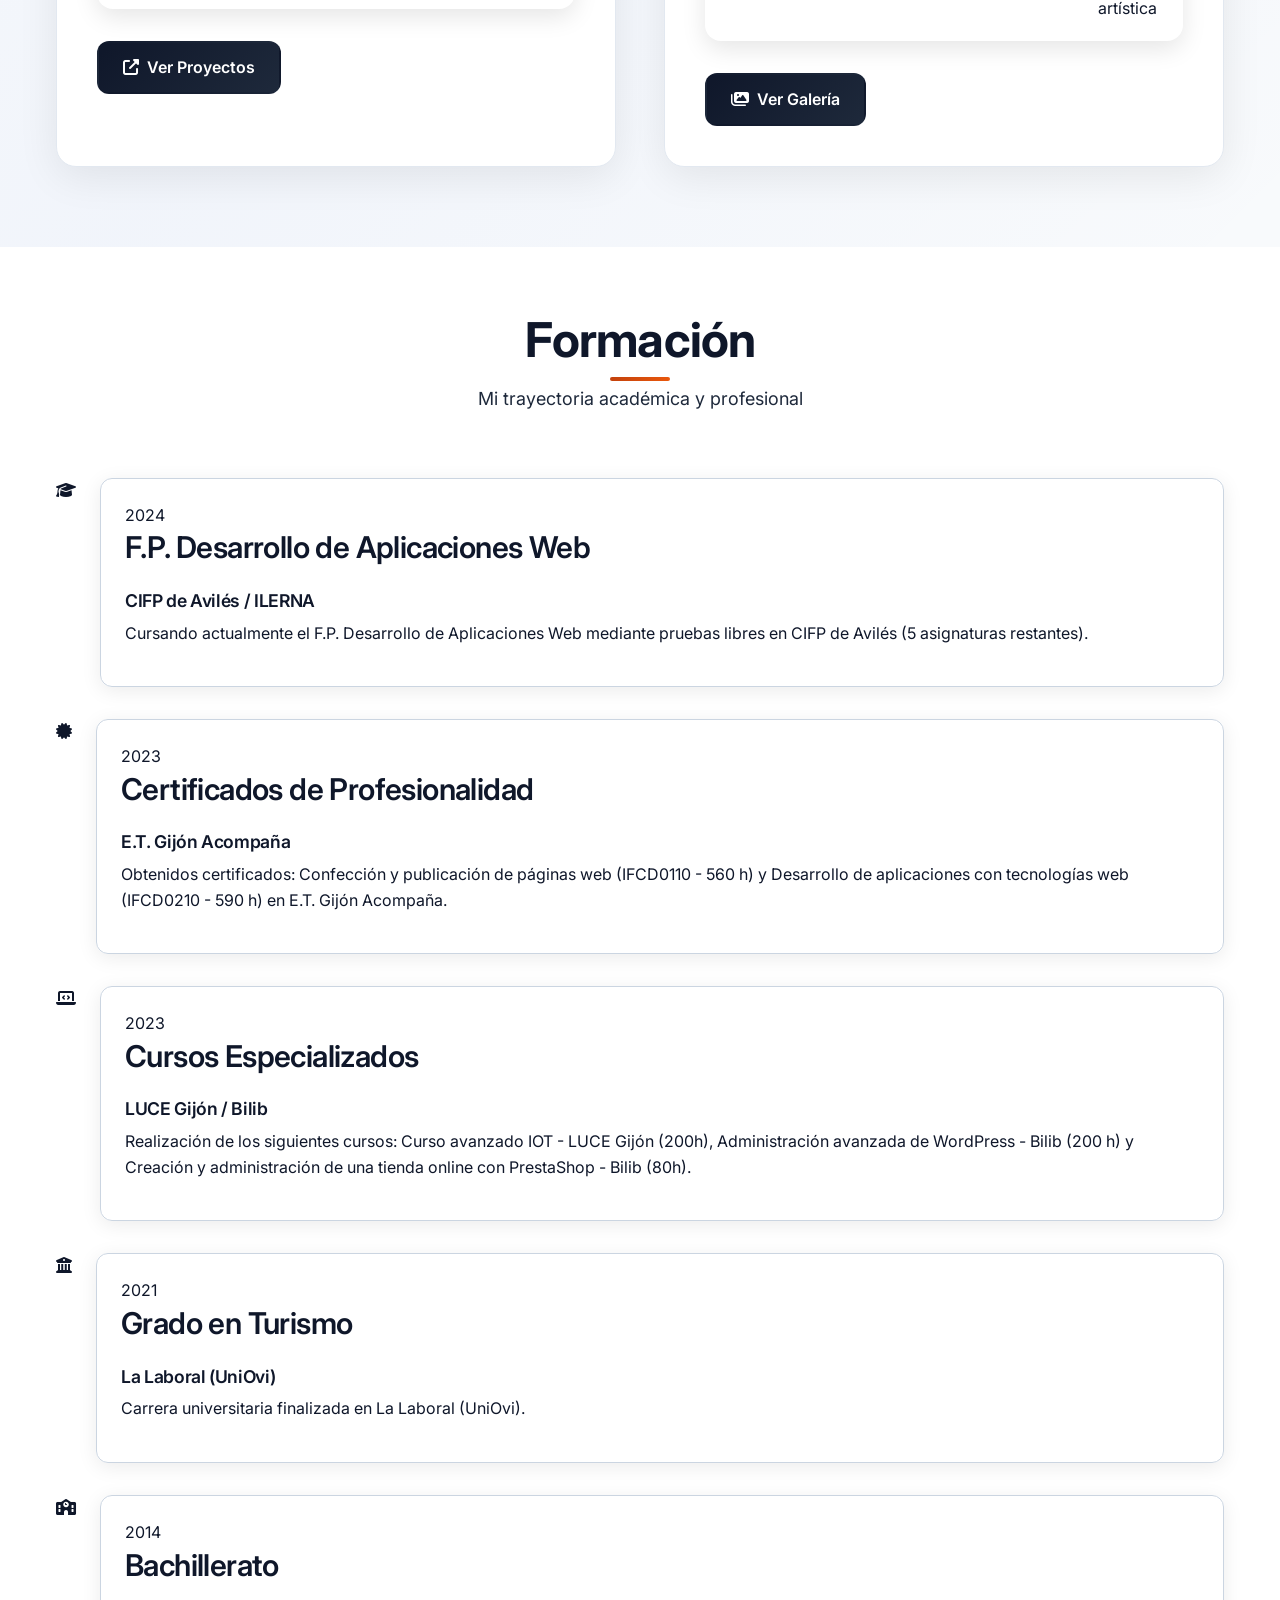
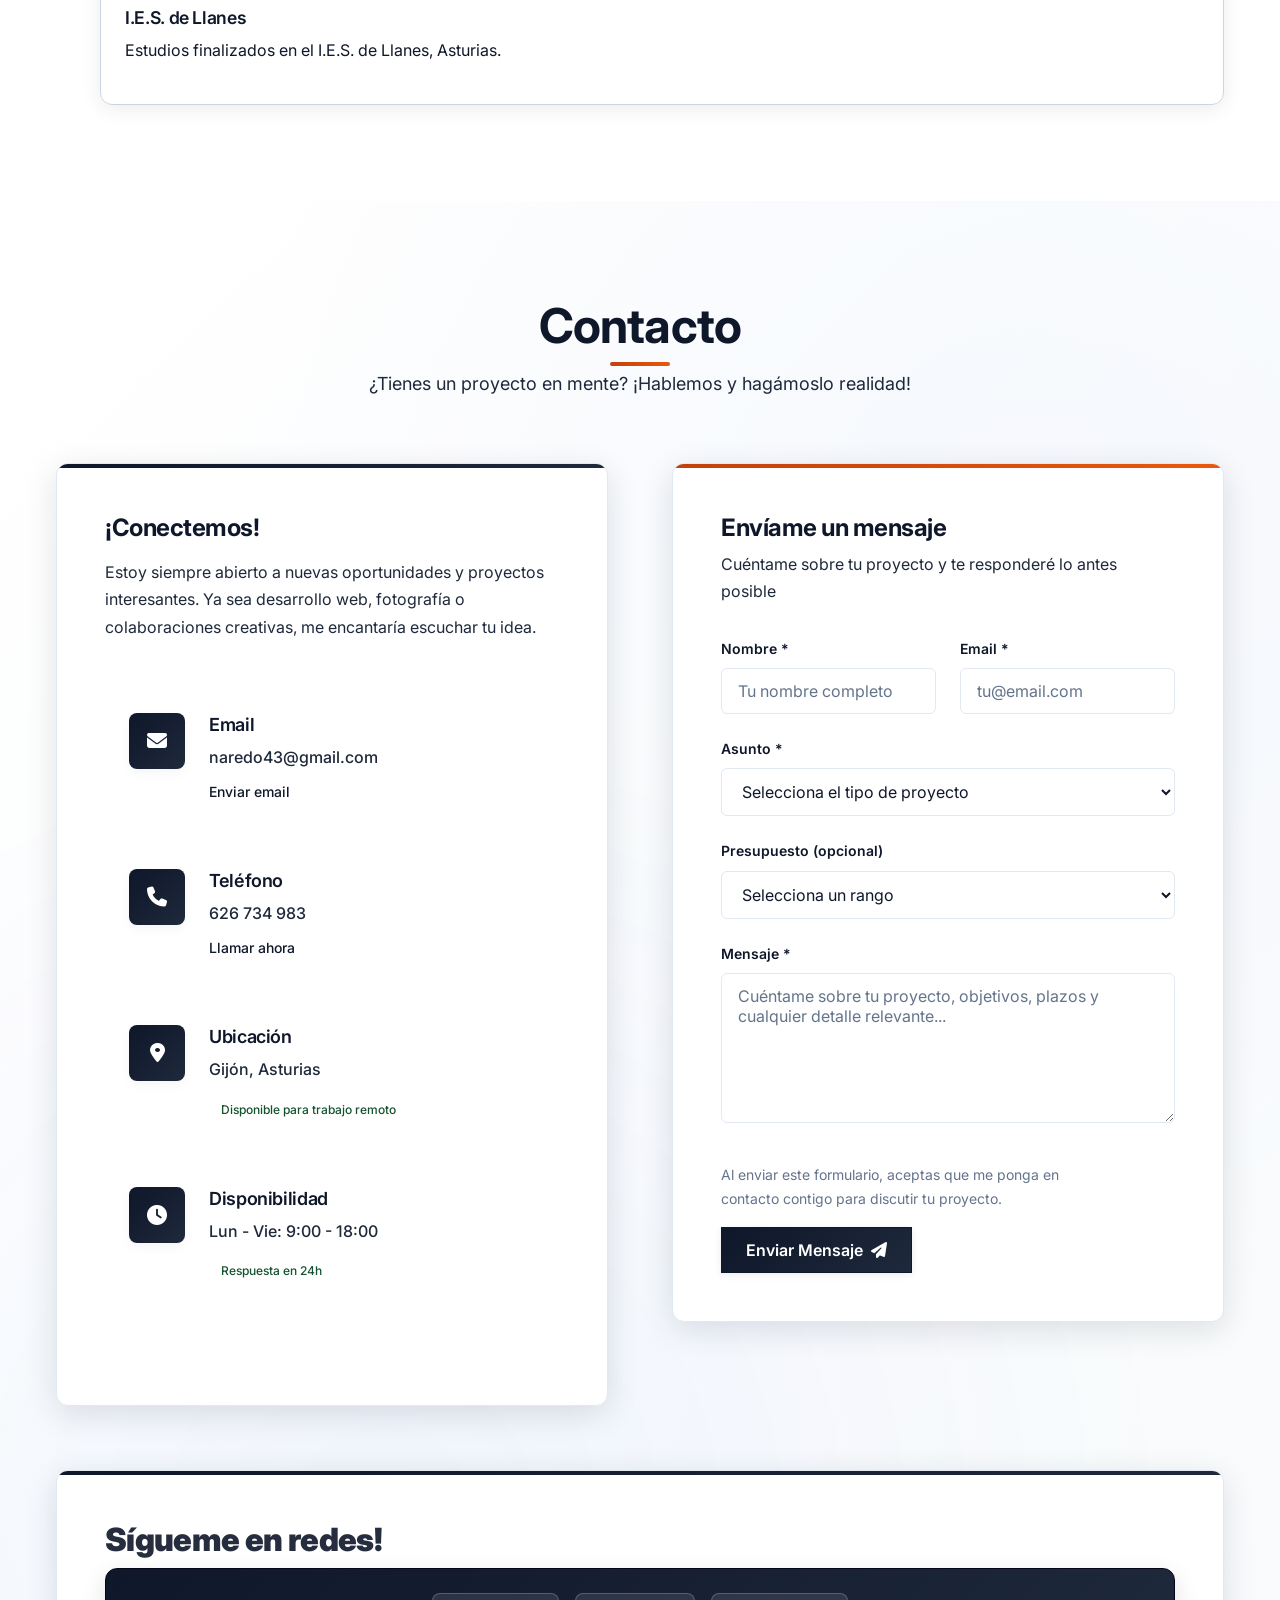
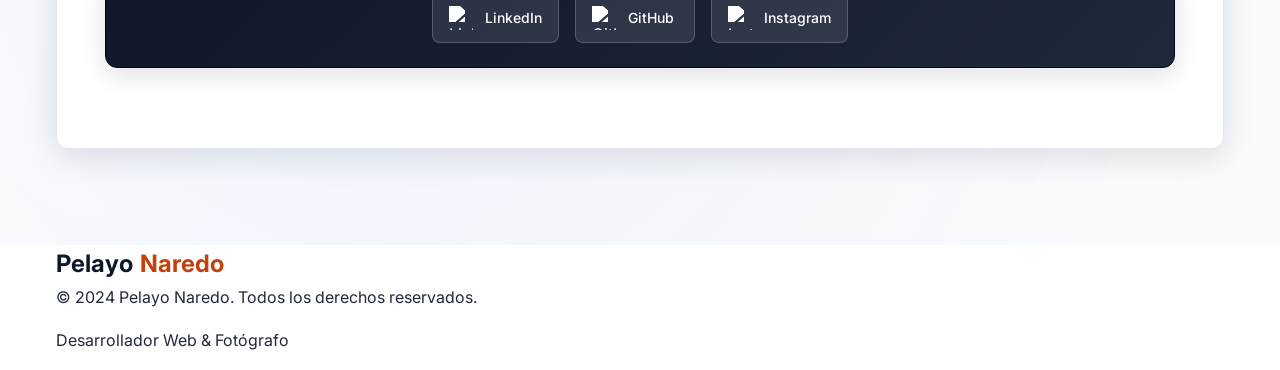
==== commit 8664d1a2: "Pagina actualizada incluida seccion AGP" ====
--- a/index.html
+++ b/index.html
@@ -77,9 +77,24 @@
           <a href="#home" class="nav-link active">Inicio</a>
           <a href="#about" class="nav-link">Sobre mí</a>
           <a href="#skills" class="nav-link">Habilidades</a>
-          <a href="#portfolio-preview" class="nav-link">Portfolio</a>
-          <a href="./projects/index.html" class="nav-link">Proyectos</a>
-          <a href="./photography/index.html" class="nav-link">Fotografía</a>
+          <div class="nav-dropdown">
+            <a href="#portfolio-preview" class="nav-link dropdown-toggle">
+              Portfolio
+              <i class="fas fa-chevron-down dropdown-icon"></i>
+            </a>
+            <div class="dropdown-menu">
+              <a href="./projects/index.html" class="dropdown-item">
+                <i class="fas fa-code"></i>
+                <span>Proyectos</span>
+                <small>Desarrollo Web</small>
+              </a>
+              <a href="./photography/index.html" class="dropdown-item">
+                <i class="fas fa-camera"></i>
+                <span>Fotografía</span>
+                <small>Portfolio Visual</small>
+              </a>
+            </div>
+          </div>
           <a href="#formation" class="nav-link">Formación</a>
           <a href="#contact" class="nav-link">Contacto</a>
         </div>
@@ -154,7 +169,7 @@
           <div class="profile-card" data-aos="fade-right">
             <div class="profile-image">
               <img
-                src="./images/Portada web-2.jpg"
+                src="./images/ProfilePic.png"
                 alt="Pelayo Naredo - Desarrollador Web y Fotógrafo"
                 class="profile-img"
               />
--- a/css/style.css
+++ b/css/style.css
@@ -597,10 +597,173 @@
   .nav-toggle {
     display: flex;
   }
-
   /* Prevent body scroll when menu is open */
   body.nav-open {
     overflow: hidden;
+  }
+}
+
+/* ===== DROPDOWN MENU ===== */
+.nav-dropdown {
+  position: relative;
+  display: inline-block;
+}
+
+.dropdown-toggle {
+  display: flex !important;
+  align-items: center;
+  gap: 0.5rem;
+  cursor: pointer;
+}
+
+.dropdown-icon {
+  font-size: 0.75rem;
+  transition: transform var(--transition-fast);
+}
+
+.nav-dropdown:hover .dropdown-icon,
+.nav-dropdown.active .dropdown-icon {
+  transform: rotate(180deg);
+}
+
+.dropdown-menu {
+  position: absolute;
+  top: 100%;
+  left: 50%;
+  transform: translateX(-50%);
+  background: var(--bg-card);
+  border: 1px solid var(--border-primary);
+  border-radius: var(--radius-lg);
+  box-shadow: 0 8px 32px var(--shadow-lg);
+  padding: 0.75rem 0;
+  min-width: 220px;
+  opacity: 0;
+  visibility: hidden;
+  transform: translateX(-50%) translateY(-8px);
+  transition: all var(--transition-medium);
+  z-index: var(--z-dropdown);
+  -webkit-backdrop-filter: blur(16px);
+  backdrop-filter: blur(16px);
+}
+
+.nav-dropdown:hover .dropdown-menu {
+  opacity: 1;
+  visibility: visible;
+  transform: translateX(-50%) translateY(0);
+}
+
+.dropdown-item {
+  display: flex;
+  align-items: center;
+  gap: 0.75rem;
+  padding: 0.75rem 1.25rem;
+  text-decoration: none;
+  color: var(--text-secondary);
+  transition: all var(--transition-fast);
+  border: none;
+  background: transparent;
+  width: 100%;
+  text-align: left;
+}
+
+.dropdown-item:hover {
+  background: var(--primary-subtle);
+  color: var(--primary-color);
+  transform: translateX(4px);
+}
+
+.dropdown-item i {
+  font-size: 1rem;
+  color: var(--accent-color);
+  min-width: 16px;
+  text-align: center;
+}
+
+.dropdown-item span {
+  font-weight: 500;
+  font-size: var(--size-sm);
+}
+
+.dropdown-item small {
+  color: var(--text-tertiary);
+  font-size: 0.75rem;
+  font-weight: 400;
+  margin-left: auto;
+}
+
+.dropdown-item:hover small {
+  color: var(--primary-color);
+}
+
+/* Responsive dropdown styles */
+@media (max-width: 768px) {
+  .nav-dropdown {
+    width: 90%;
+    max-width: 300px;
+  }
+
+  .dropdown-toggle {
+    width: 100%;
+    justify-content: center;
+    border: 1px solid var(--border-primary);
+    background: var(--bg-card);
+    color: var(--text-primary);
+    box-shadow: 0 2px 8px var(--shadow-sm);
+    padding: 1rem 2rem;
+    font-size: var(--size-lg);
+    font-weight: 500;
+    border-radius: var(--radius-md);
+  }
+
+  .dropdown-menu {
+    position: static;
+    transform: none;
+    opacity: 0;
+    visibility: hidden;
+    max-height: 0;
+    overflow: hidden;
+    margin-top: 0.5rem;
+    border-radius: var(--radius-lg);
+    transition: all var(--transition-medium);
+    box-shadow: 0 4px 16px var(--shadow-md);
+  }
+
+  .nav-dropdown.mobile-active .dropdown-menu {
+    opacity: 1;
+    visibility: visible;
+    max-height: 200px;
+  }
+
+  .dropdown-item {
+    padding: 1rem 1.5rem;
+    justify-content: flex-start;
+    border-bottom: 1px solid var(--border-primary);
+    font-size: var(--size-base);
+  }
+
+  .dropdown-item:last-child {
+    border-bottom: none;
+  }
+
+  .dropdown-item:hover {
+    background: var(--primary-color);
+    color: var(--text-on-primary);
+    transform: none;
+  }
+
+  .dropdown-item i {
+    color: var(--accent-color);
+  }
+
+  .dropdown-item:hover i,
+  .dropdown-item:hover small {
+    color: var(--text-on-primary);
+  }
+
+  .dropdown-item small {
+    display: block;
+    margin-left: 0;
+    margin-top: 0.25rem;
   }
 }
 
@@ -758,6 +921,7 @@
 
 .hero-background {
   position: absolute;
+  background-color: #181818;
   top: 0;
   left: 0;
   width: 100%;
@@ -771,11 +935,13 @@
   left: 0;
   width: 100%;
   height: 100%;
-  background: var(--gradient-overlay);
+
   z-index: -1;
 }
 
 .hero-image {
+  filter: blur(3px);
+  opacity: 0.7;
   width: 100%;
   height: 100%;
   object-fit: cover;
@@ -840,7 +1006,7 @@
 .hero-scroll {
   position: absolute;
   bottom: 2rem;
-  left: 44%;
+  left: 50%;
   z-index: 1;
 }
 
@@ -869,8 +1035,6 @@
 .scroll-arrow::after {
   content: "";
   position: absolute;
-  bottom: -5px;
-  left: -4px;
   width: 10px;
   height: 10px;
   border-right: 2px solid white;
@@ -2305,74 +2469,73 @@
   }
 }
 
-/* ===== RESPONSIVE DESIGN FOR PROFILE CARD ===== */
-
-/* Desktop Large (1200px and up) */
-@media (min-width: 1200px) {
-  .about-content {
-    grid-template-columns: 1fr 2fr;
-    gap: 4rem;
-  }
-
-  .profile-card {
-    max-width: 400px;
-  }
-}
-
-/* Desktop Medium (769px to 1199px) */
-@media (max-width: 1199px) and (min-width: 769px) {
-  .about-content {
-    grid-template-columns: 1fr 1.5fr;
-    gap: 3rem;
-  }
-
-  .profile-card {
-    max-width: 380px;
-  }
-
-  .profile-img {
-    height: 400px;
-  }
-}
-
-/* Tablet (577px to 768px) */
-@media (max-width: 768px) {
-  .about-content {
-    grid-template-columns: 1fr;
-    gap: 2rem;
-  }
-
-  .profile-card {
-    max-width: 100%;
-    padding: 1.5rem;
-    margin: 0 auto;
-  }
-
-  .profile-img {
-    height: 500px;
-  }
-
-  .profile-stats {
-    grid-template-columns: repeat(3, 1fr);
-    gap: 0.75rem;
-  }
-
-  .stat-box {
-    padding: 0.875rem;
-  }
-
-  .stat-number {
-    font-size: 1.25rem;
-  }
-
-  .stat-label {
-    font-size: 0.55rem;
-  }
-
-  .profile-badge {
-    font-size: 0.8rem;
-    padding: 0.4rem 0.8rem;
-  }
+/* ===== DROPDOWN MENU ===== */
+.nav-dropdown {
+  position: relative;
+  display: inline-block;
+}
+
+.dropdown-toggle {
+  display: flex !important;
+  align-items: center;
+  gap: 0.5rem;
+  cursor: pointer;
+}
+
+.dropdown-icon {
+  font-size: 0.75rem;
+  transition: transform var(--transition-fast);
+}
+
+.nav-dropdown:hover .dropdown-icon,
+.nav-dropdown.active .dropdown-icon {
+  transform: rotate(180deg);
+}
+
+.dropdown-menu {
+  position: absolute;
+  top: 100%;
+  left: 50%;
+  transform: translateX(-50%);
+  background: var(--bg-card);
+  border: 1px solid var(--border-primary);
+  border-radius: var(--radius-lg);
+  box-shadow: 0 8px 32px var(--shadow-lg);
+  padding: 0.75rem 0;
+  min-width: 220px;
+  opacity: 0;
+  visibility: hidden;
+  transform: translateX(-50%) translateY(-8px);
+  transition: all var(--transition-medium);
+  z-index: var(--z-dropdown);
+  -webkit-backdrop-filter: blur(16px);
+  backdrop-filter: blur(16px);
+}
+
+.nav-dropdown:hover .dropdown-menu {
+  opacity: 1;
+  visibility: visible;
+  transform: translateX(-50%) translateY(0);
+}
+
+.dropdown-item {
+  display: flex;
+  align-items: center;
+  gap: 0.75rem;
+  padding: 0.75rem 1.25rem;
+  text-decoration: none;
+  color: var(--text-secondary);
+  transition: all var(--transition-fast);
+  border: none;
+  background: transparent;
+  width: 100%;
+  text-align: left;
+}
+
+.dropdown-item:hover {
+  background: var(--primary-subtle);
+  color: var(--primary-color);
+  transform: translateX(4px);
 }
 
 /* Mobile Large (481px to 576px) */
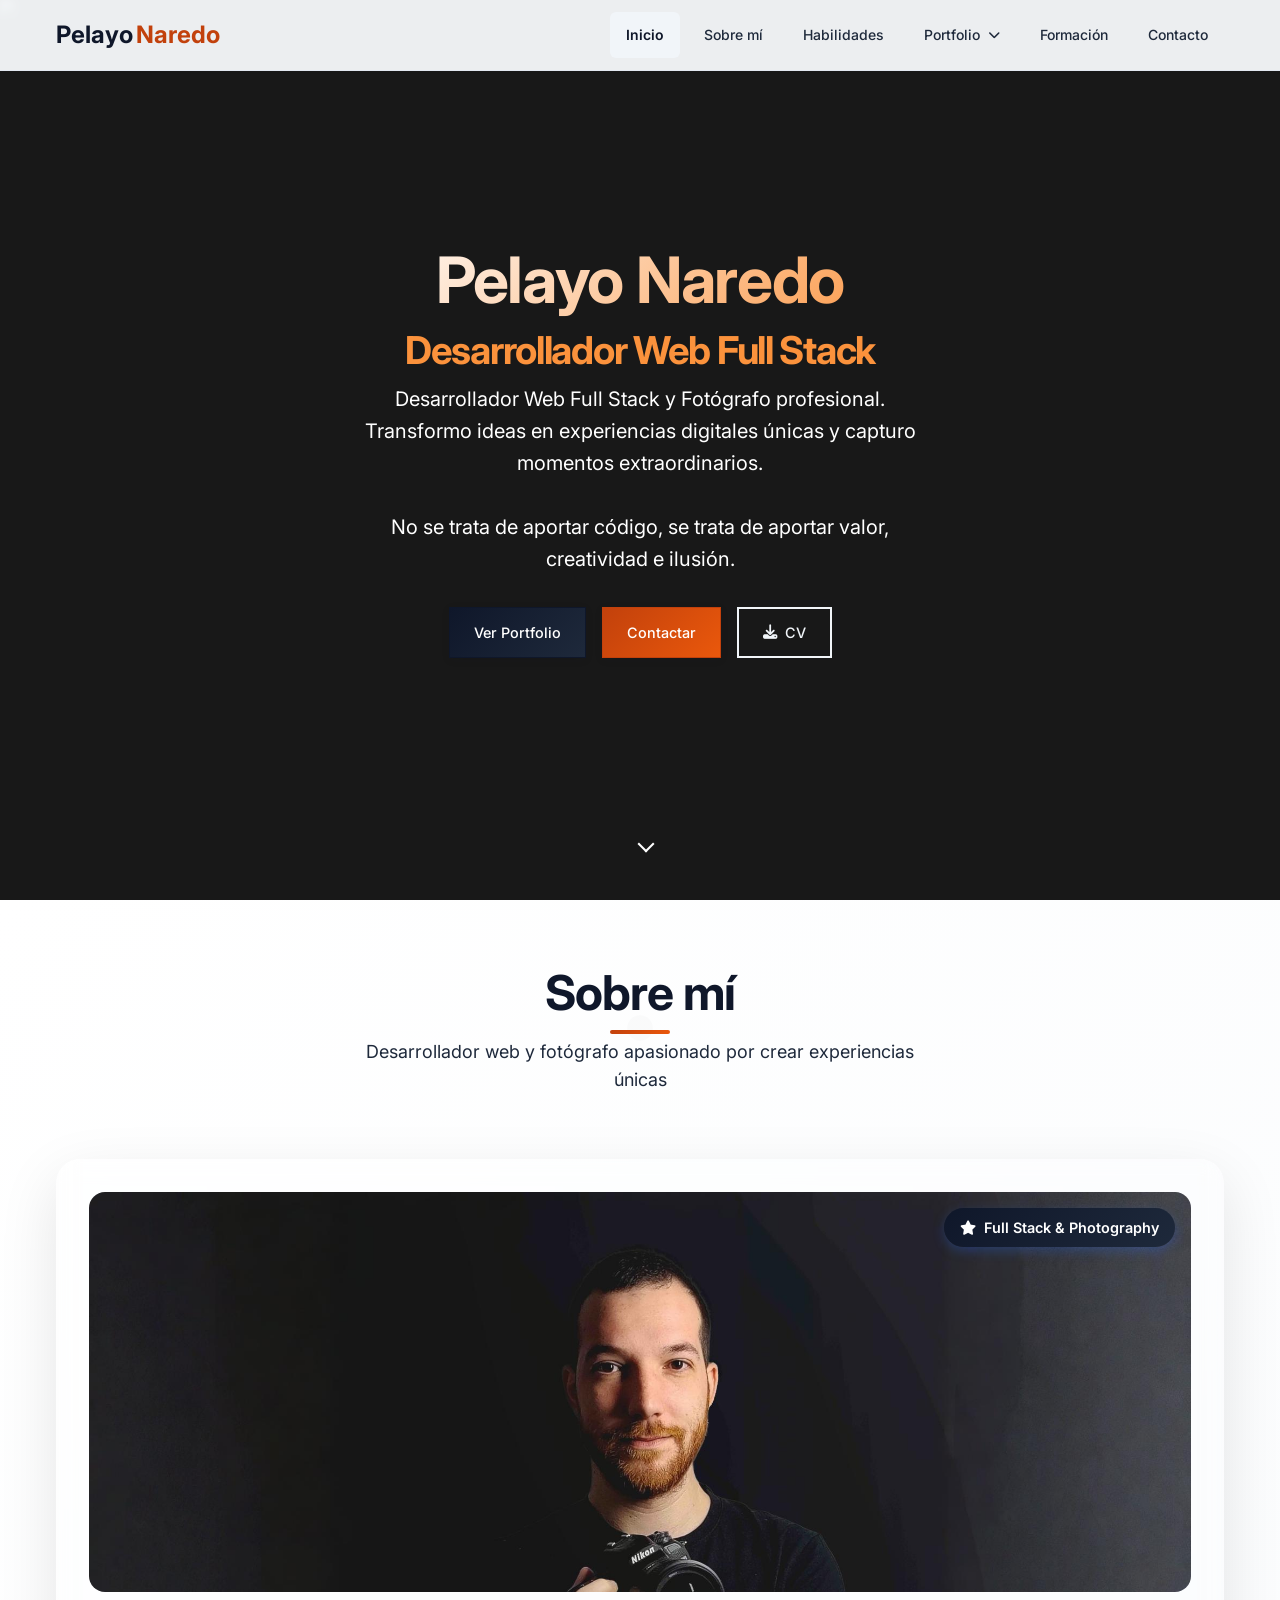
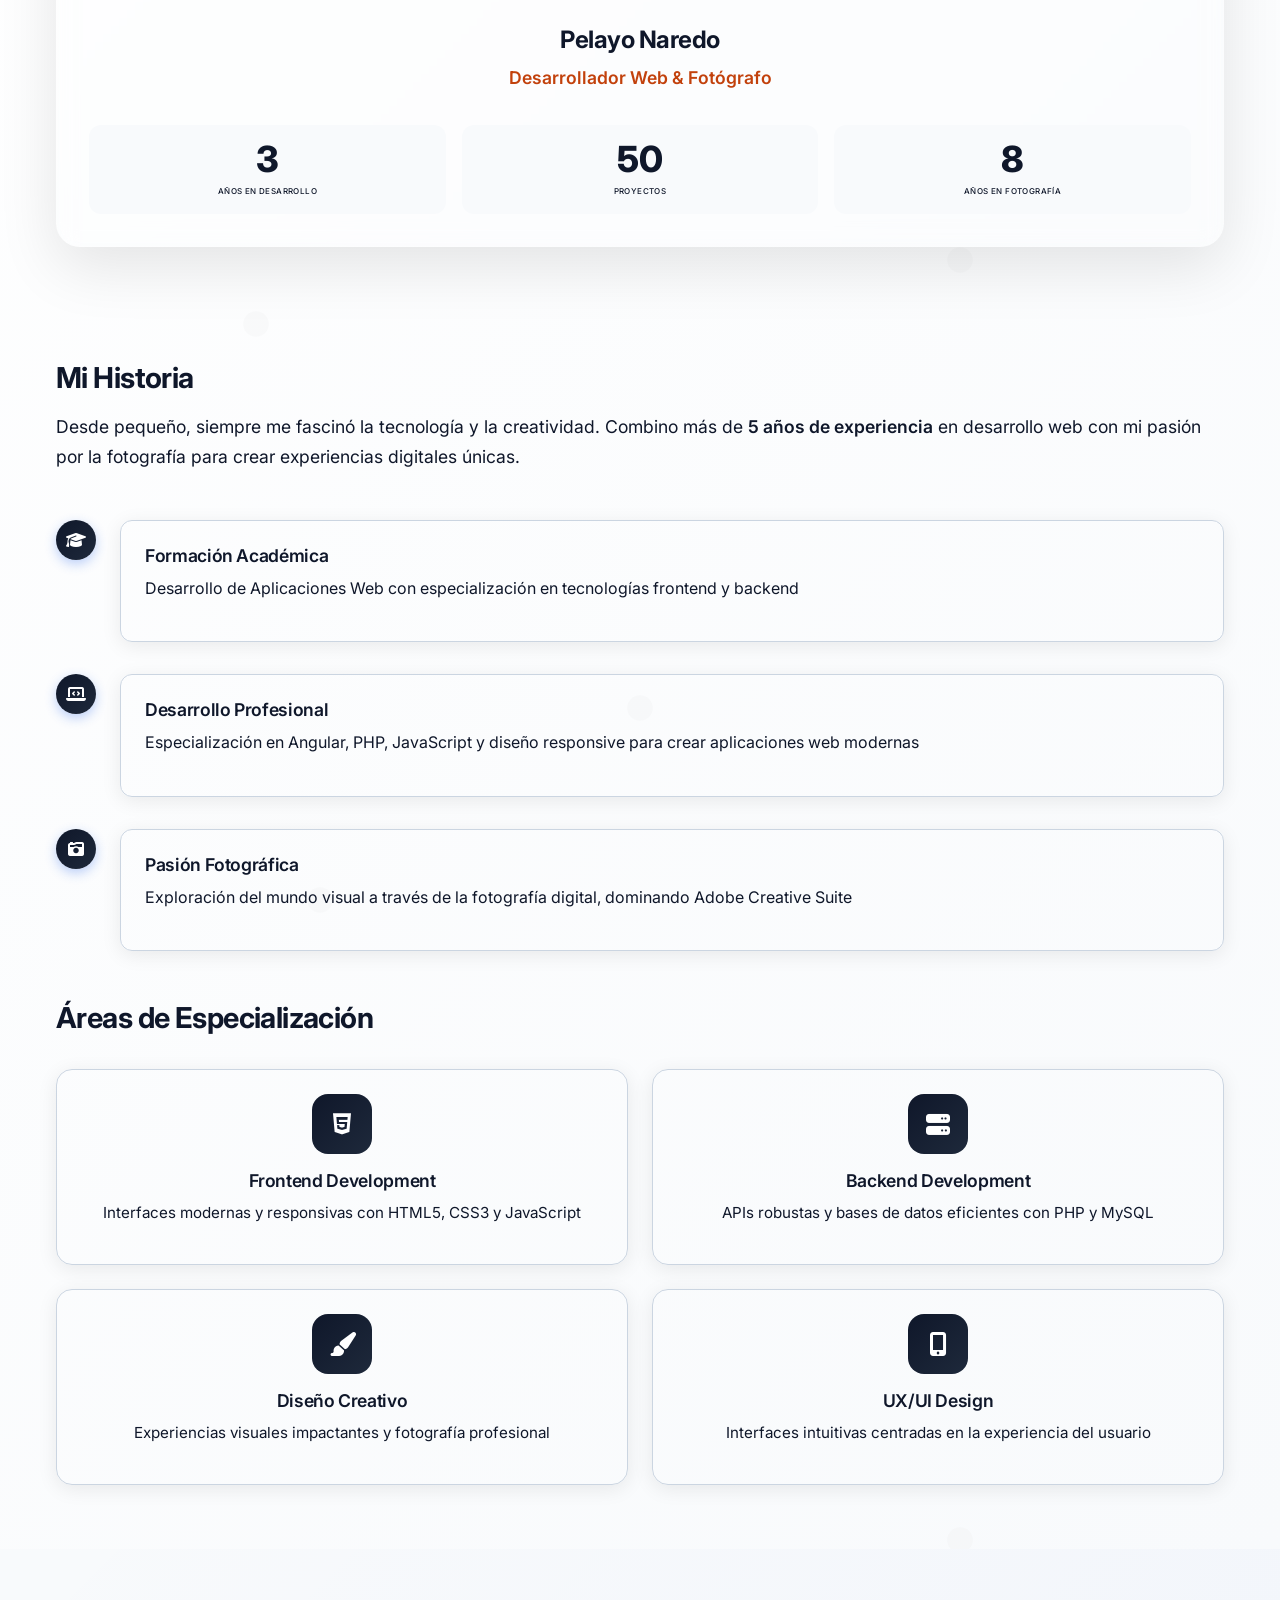
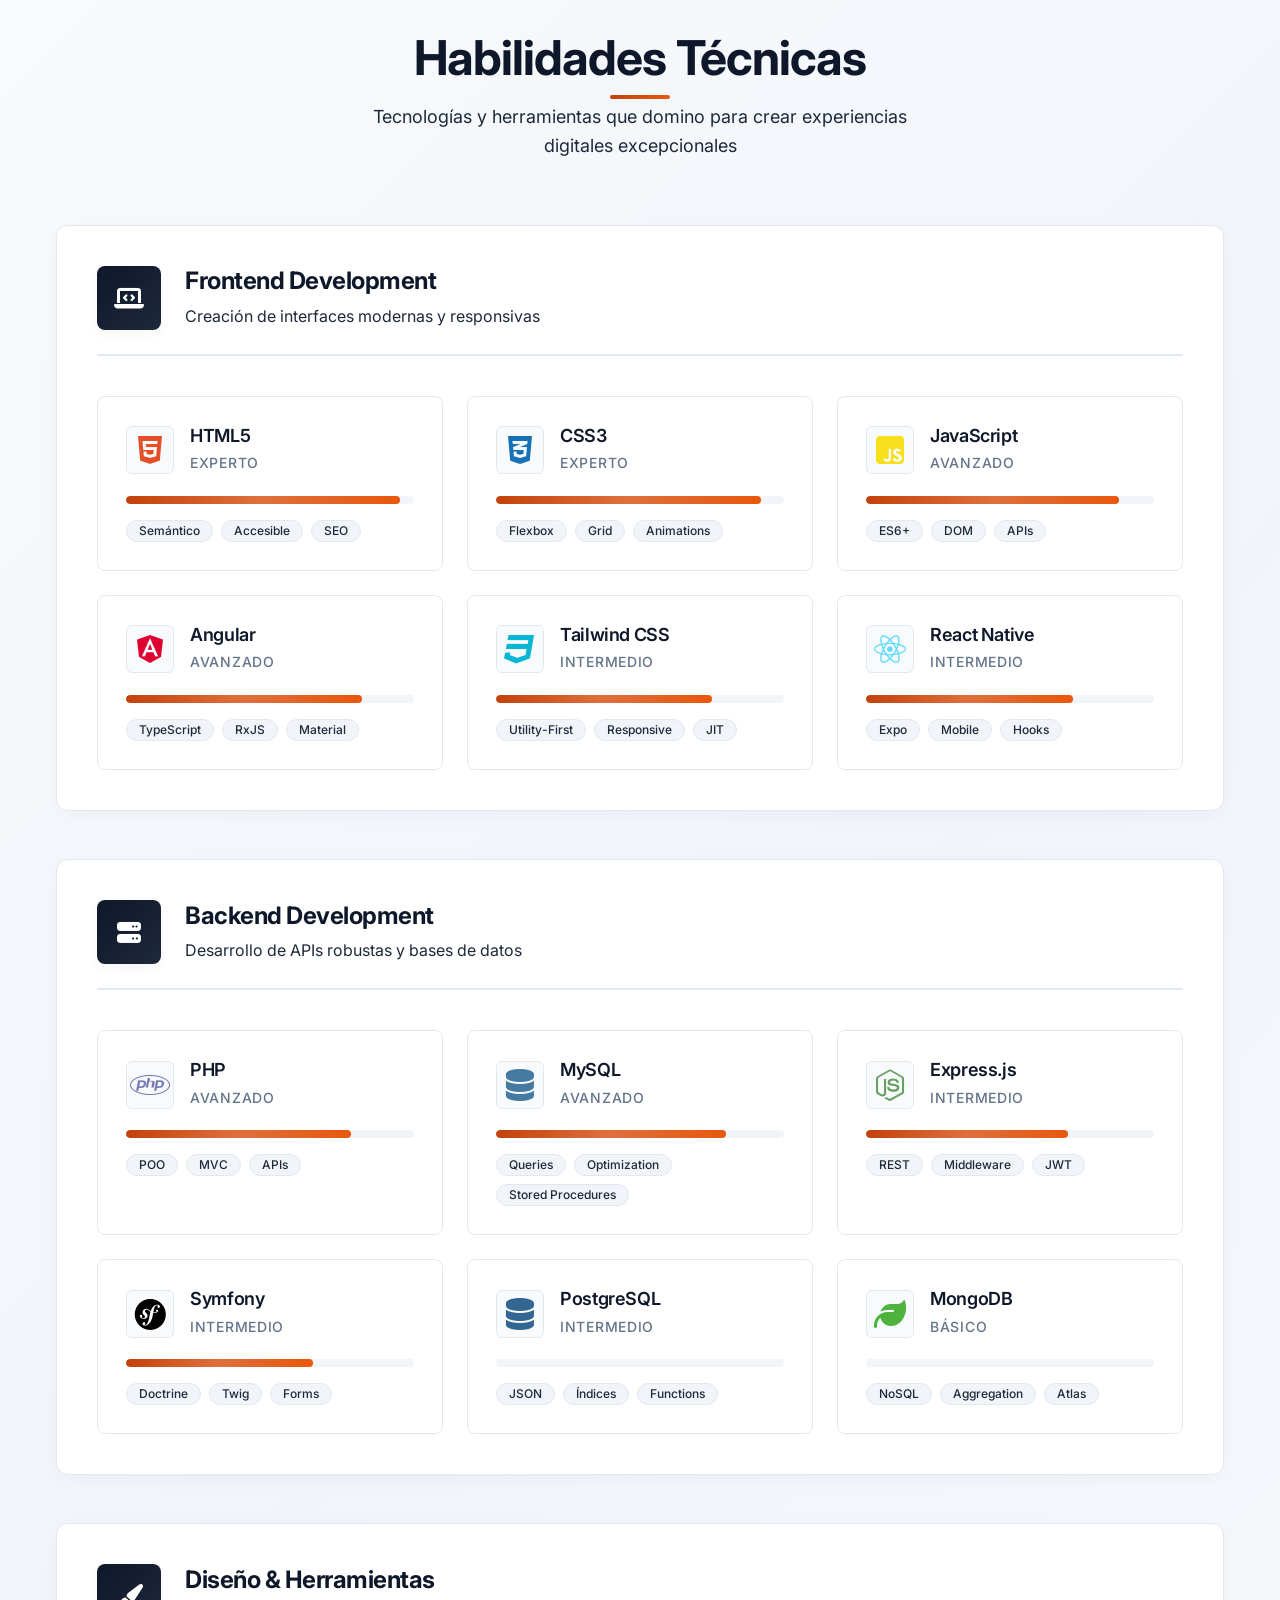
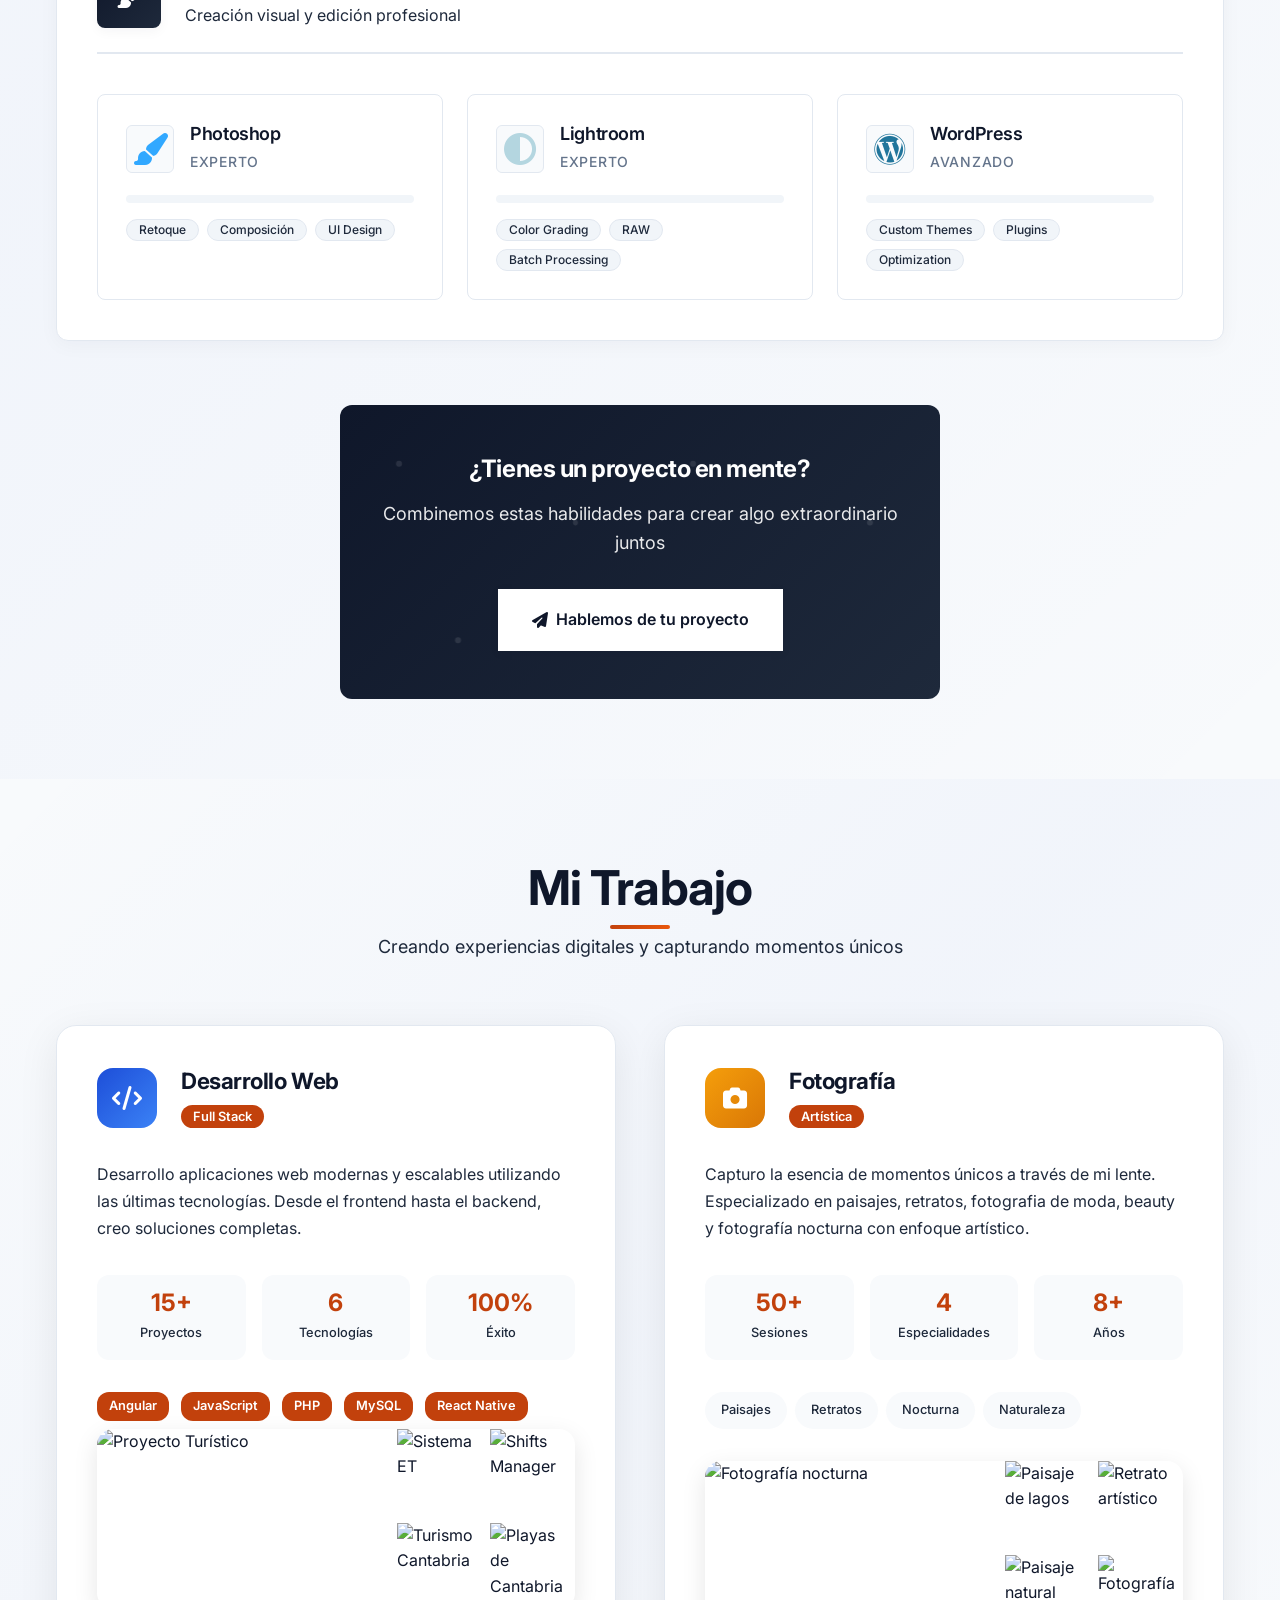
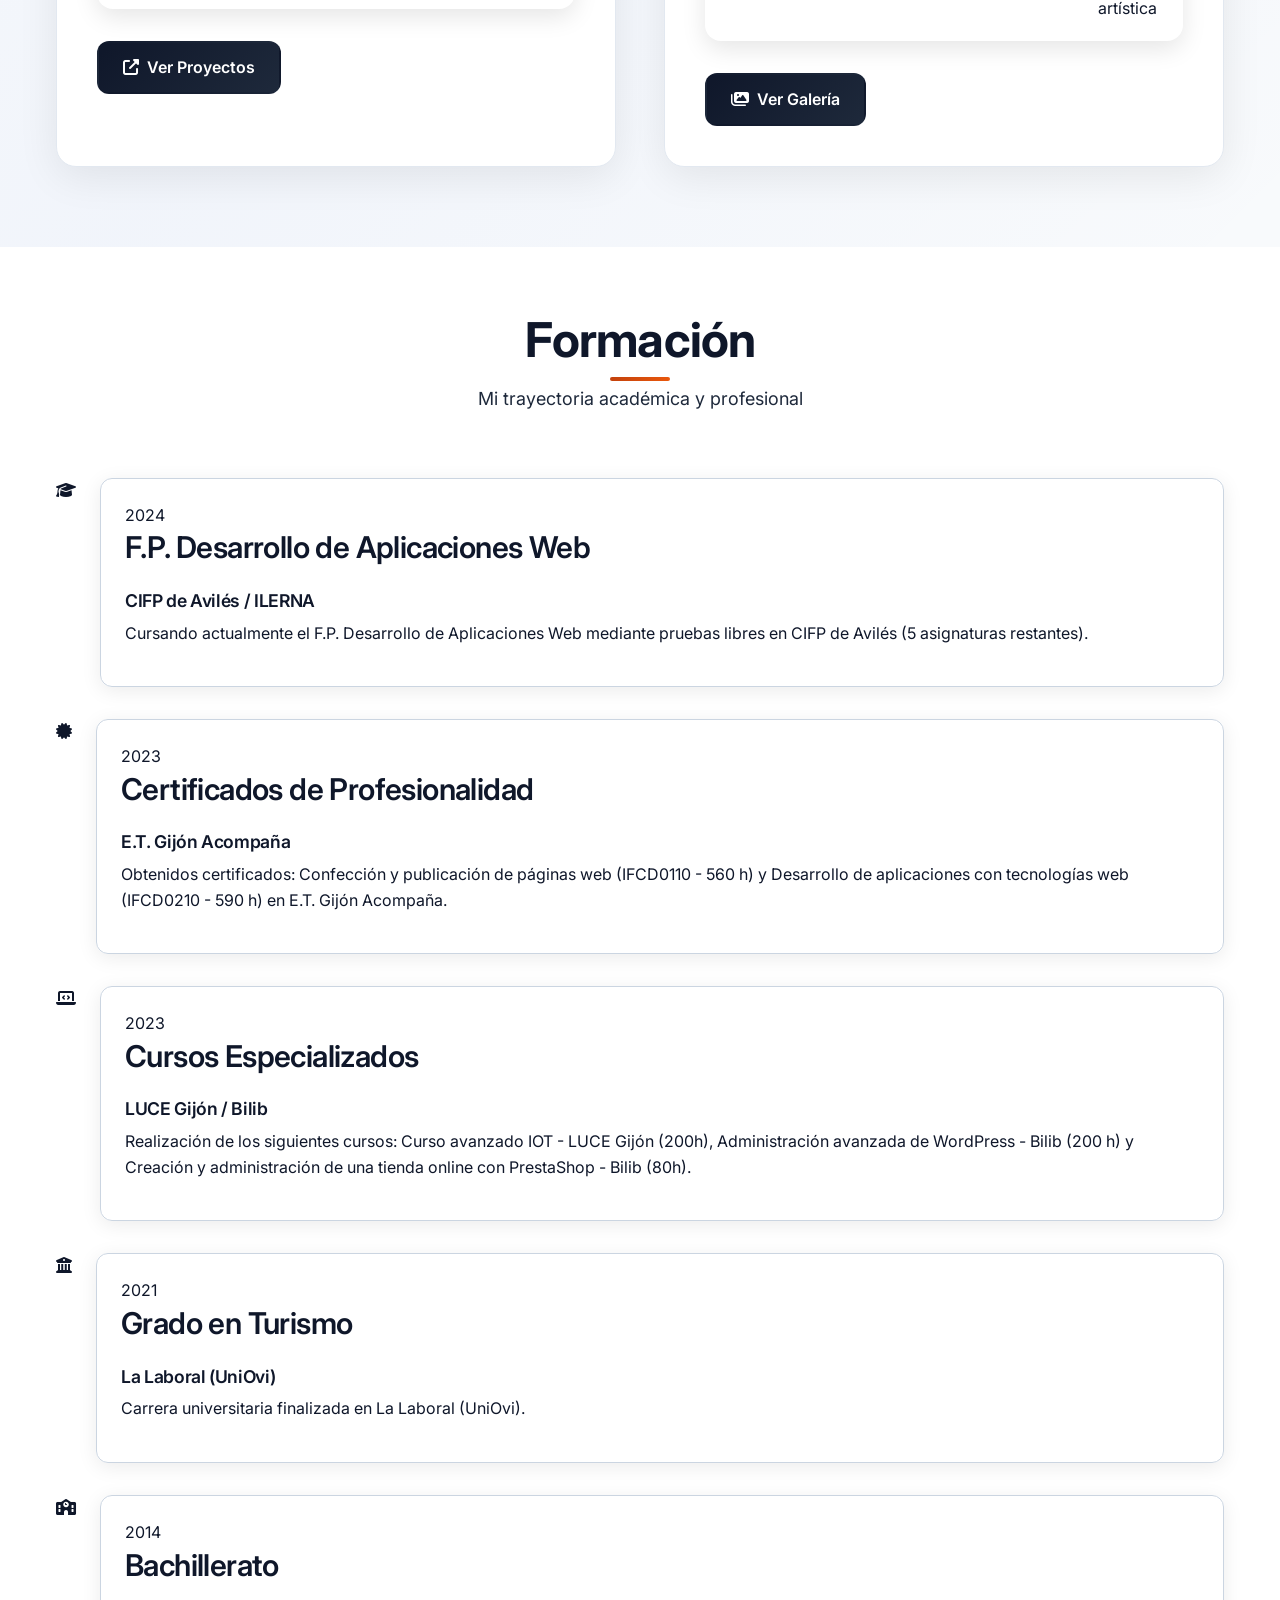
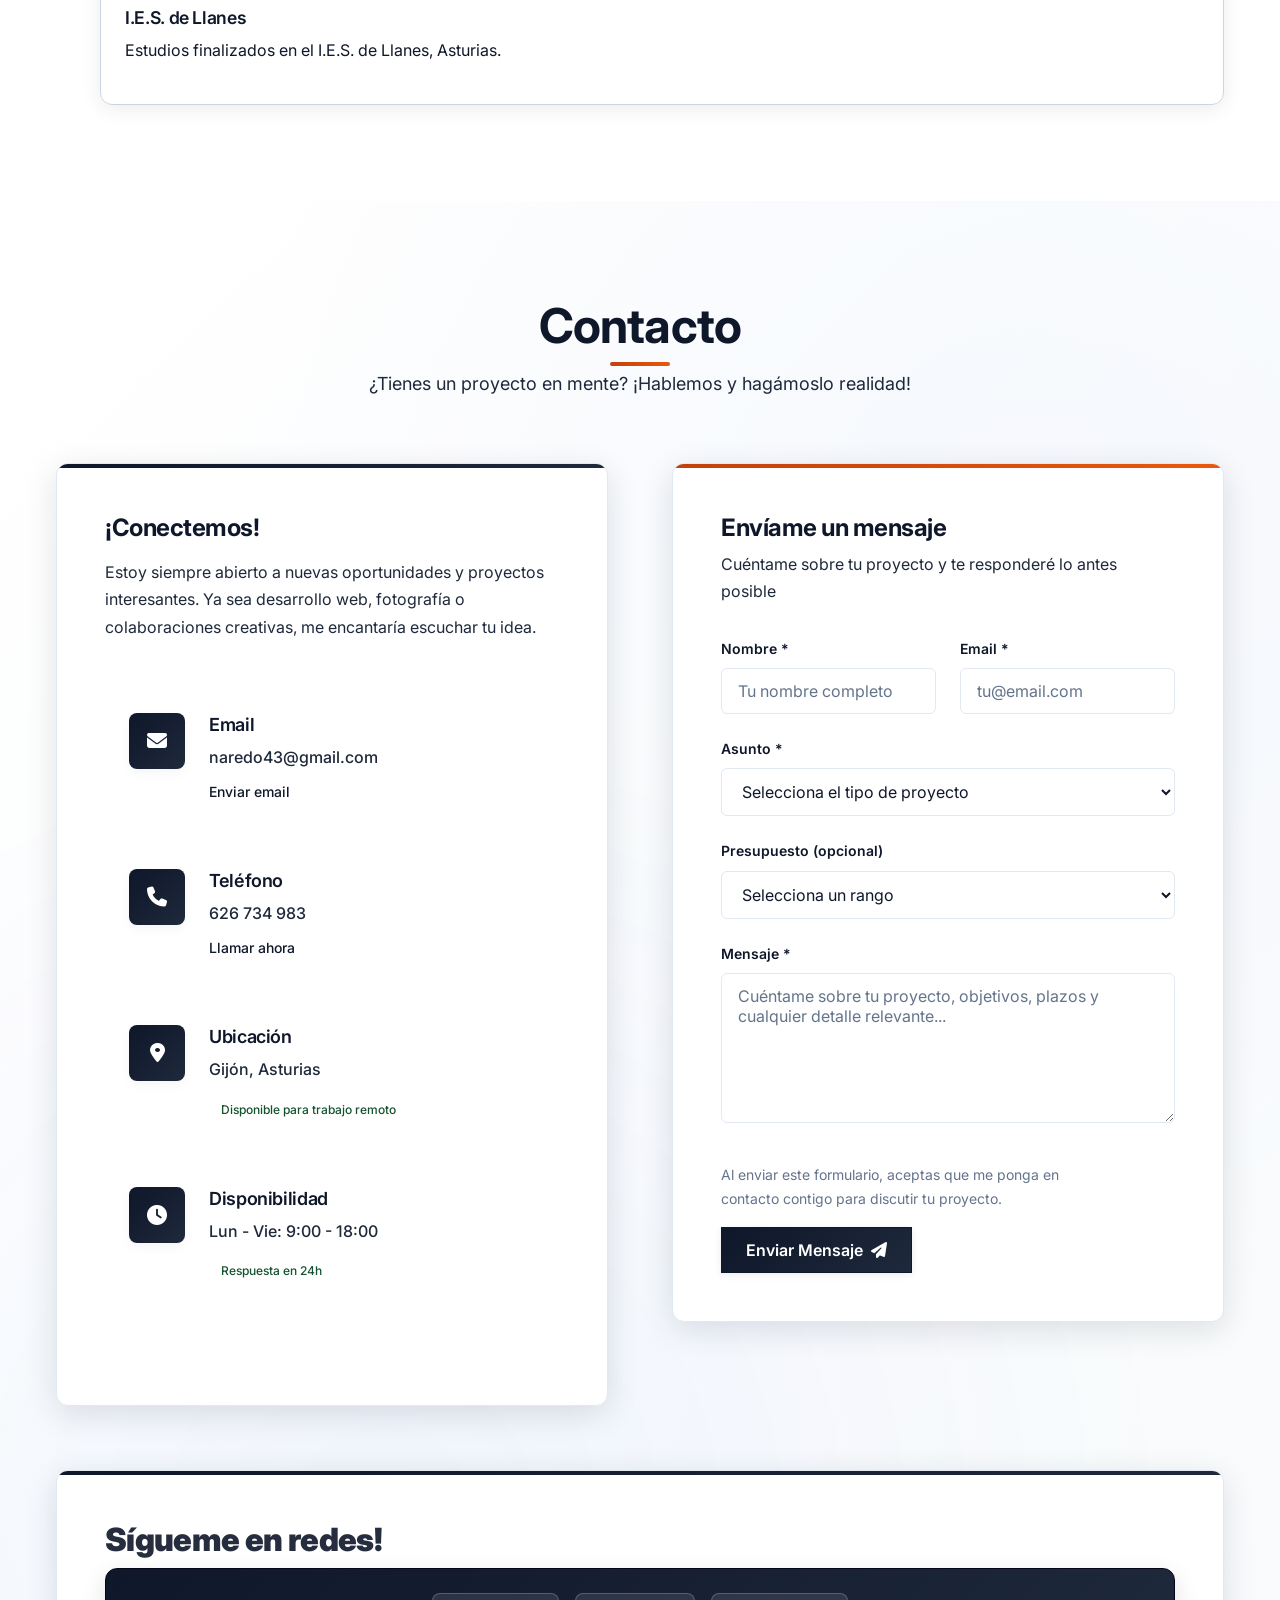
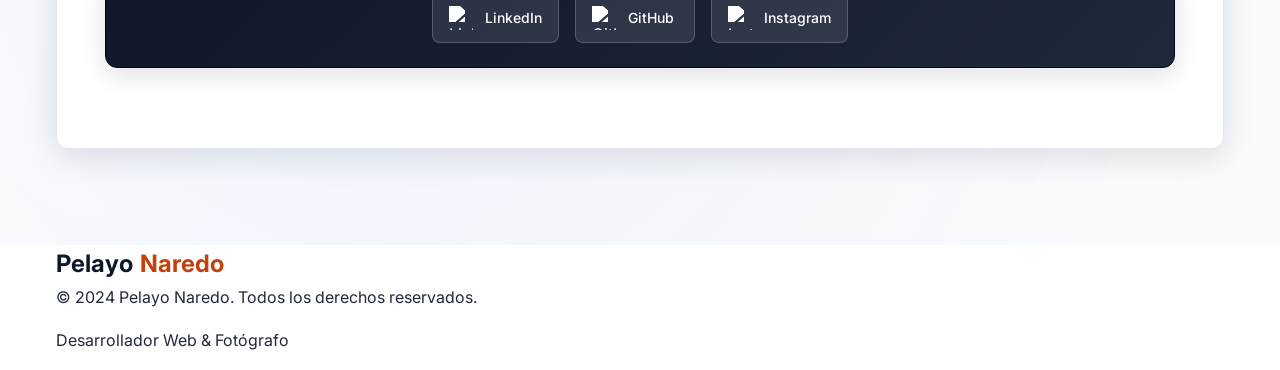
==== commit 71509185: "Pagina actualizada incluida seccion AGP" ====
--- a/index.html
+++ b/index.html
@@ -122,7 +122,7 @@
         <div class="container">
           <div class="hero-text" data-aos="fade-up" data-aos-delay="200">
             <h1 class="hero-title">
-              <span class="title-line">Hola, soy</span>
+              <!-- <span class="title-line">Hola, soy</span> -->
               <span class="title-name">Pelayo Naredo</span>
               <span class="title-profession" id="typewriter"></span>
             </h1>
@@ -130,6 +130,10 @@
               Desarrollador Web Full Stack y Fotógrafo profesional. Transformo
               ideas en experiencias digitales únicas y capturo momentos
               extraordinarios.
+            </p>
+            <p class="hero-description" data-aos="fade-up" data-aos-delay="500">
+              No se trata de aportar código, se trata de aportar valor,
+              creatividad e ilusión.
             </p>
             <div class="hero-buttons" data-aos="fade-up" data-aos-delay="600">
               <a href="#portfolio-preview" class="btn btn-primary"
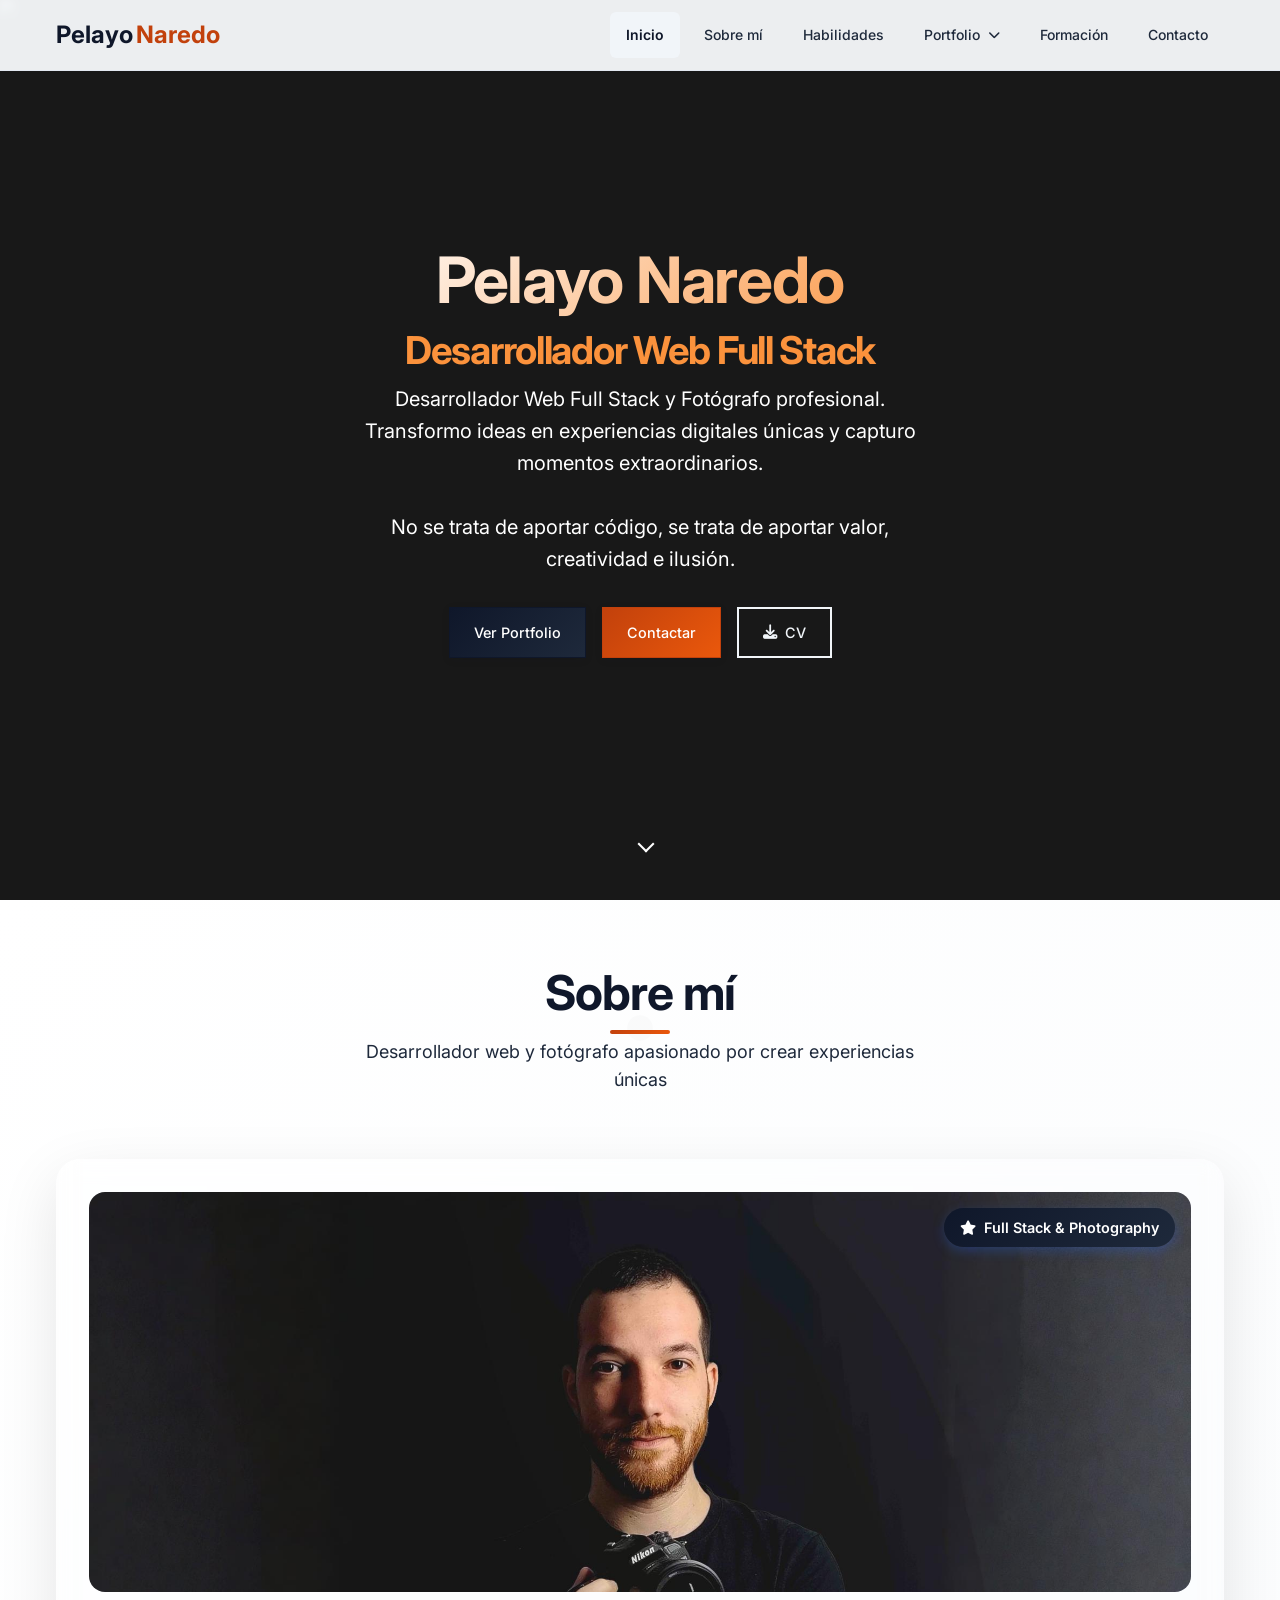
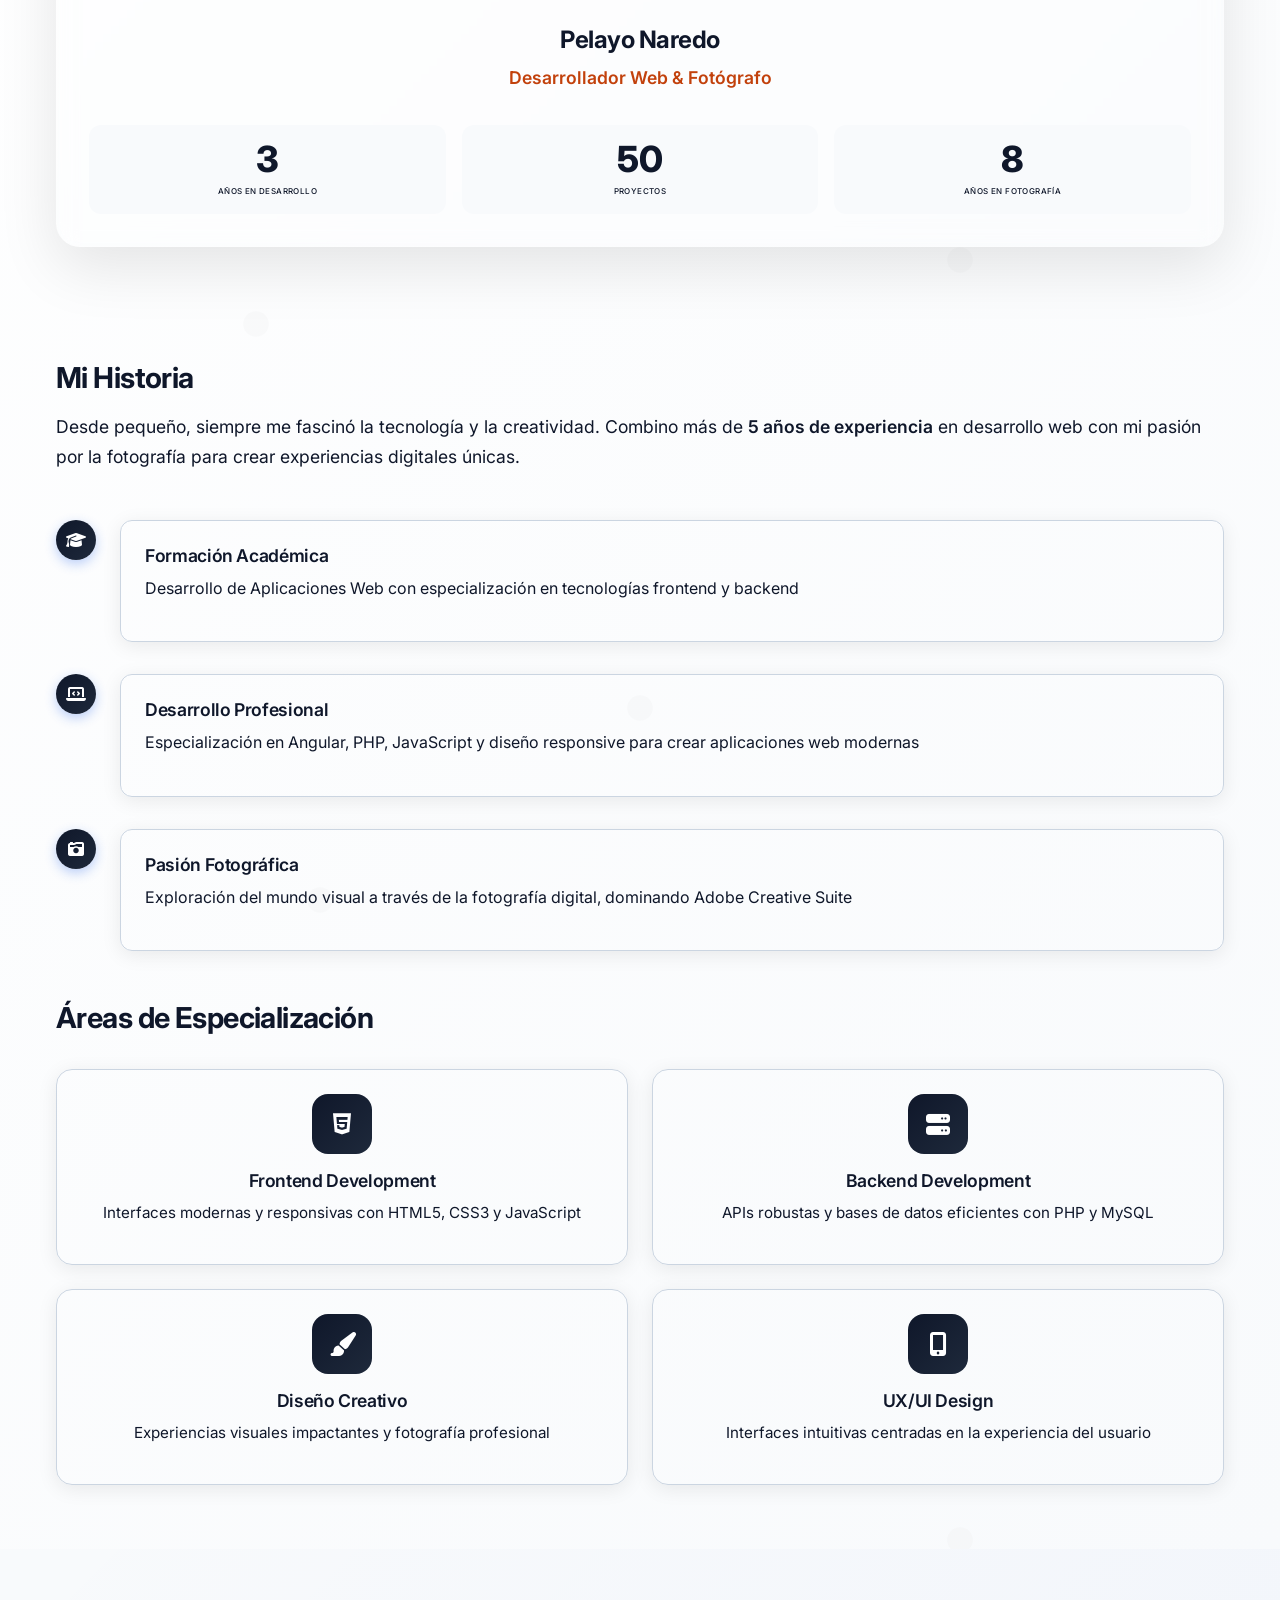
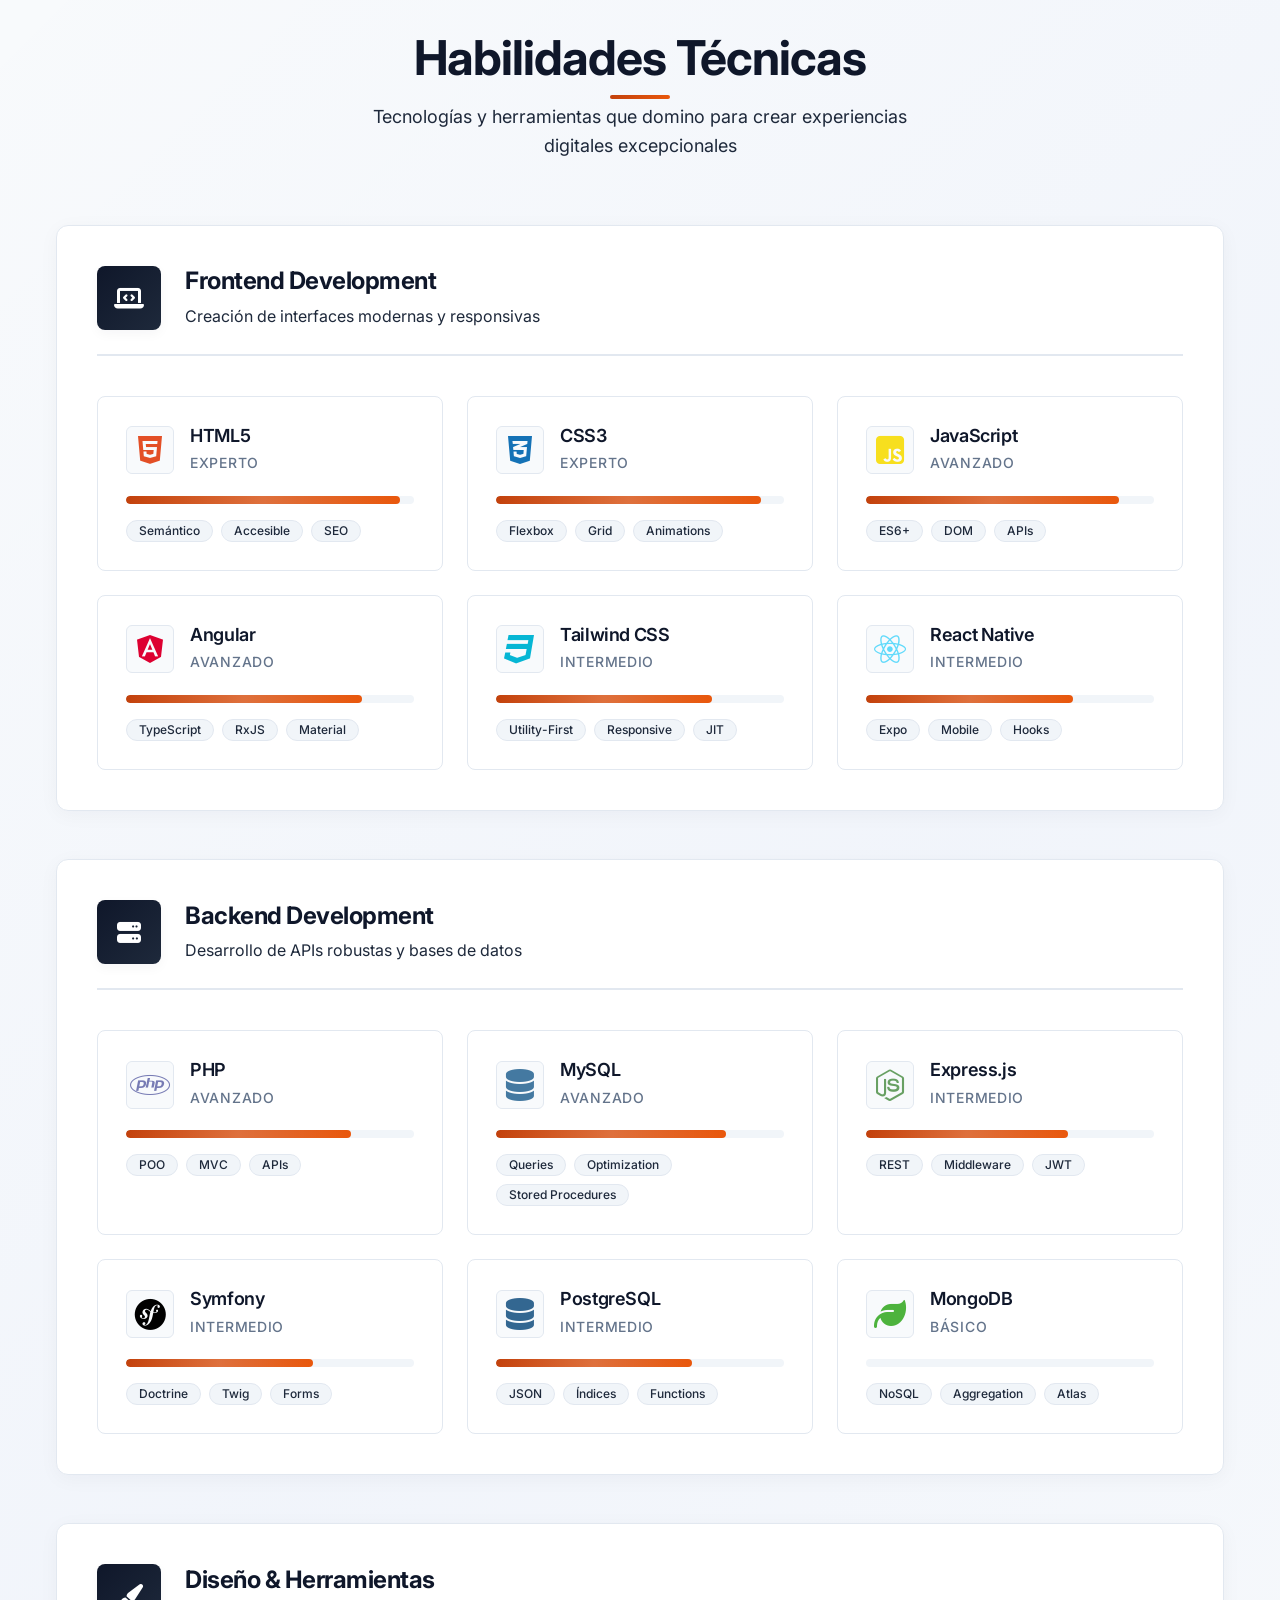
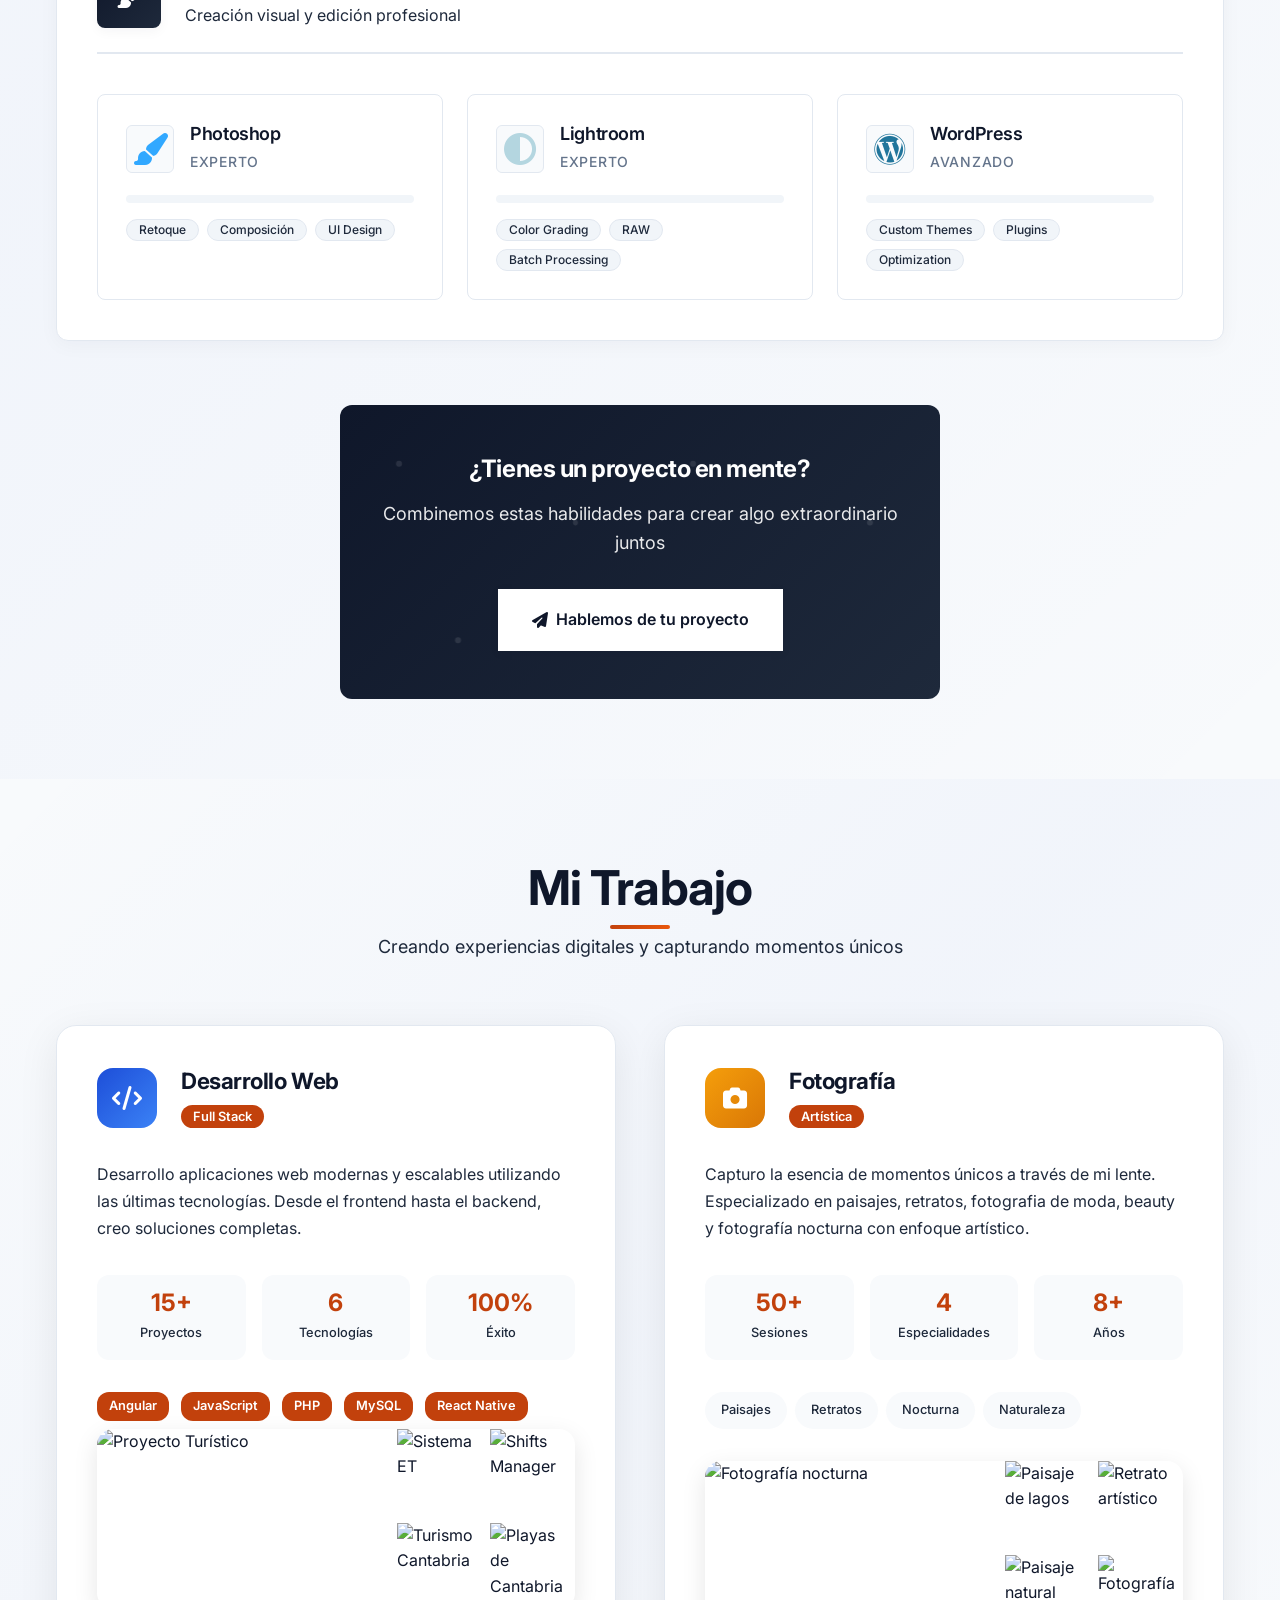
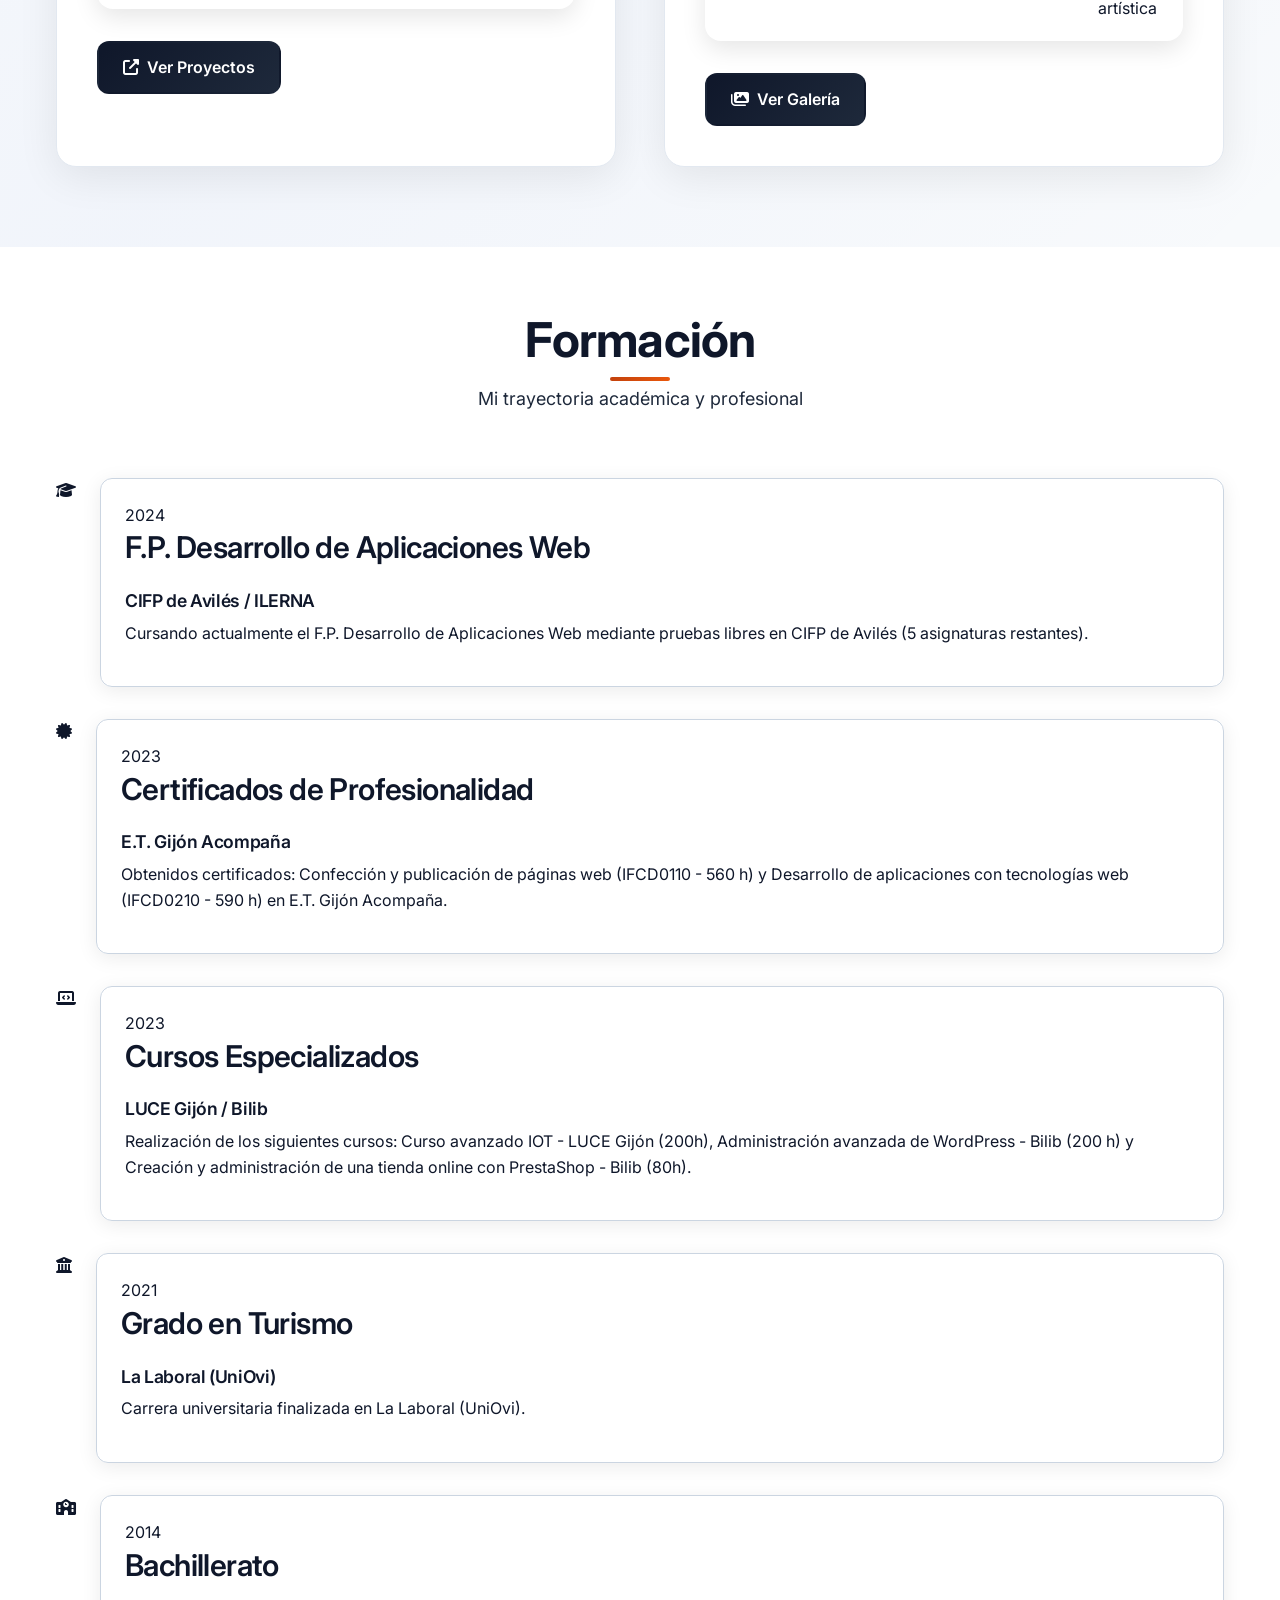
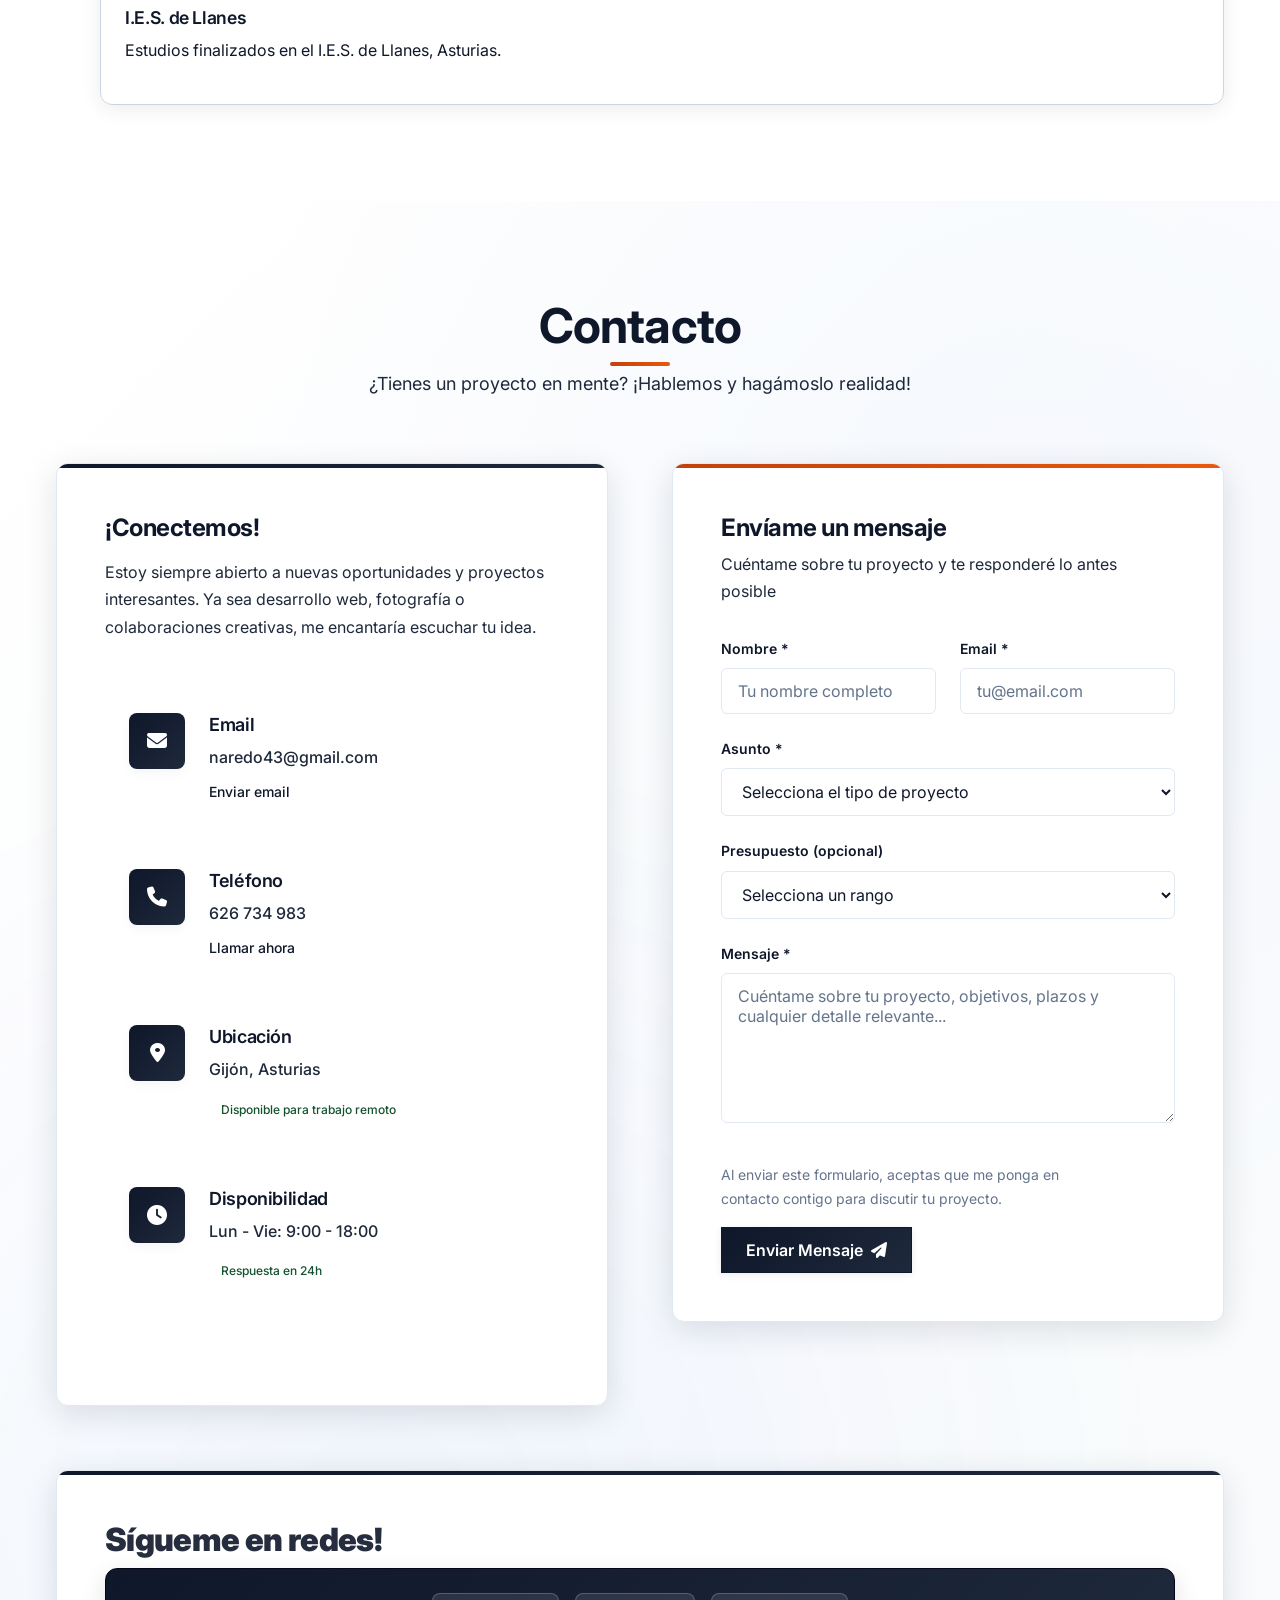
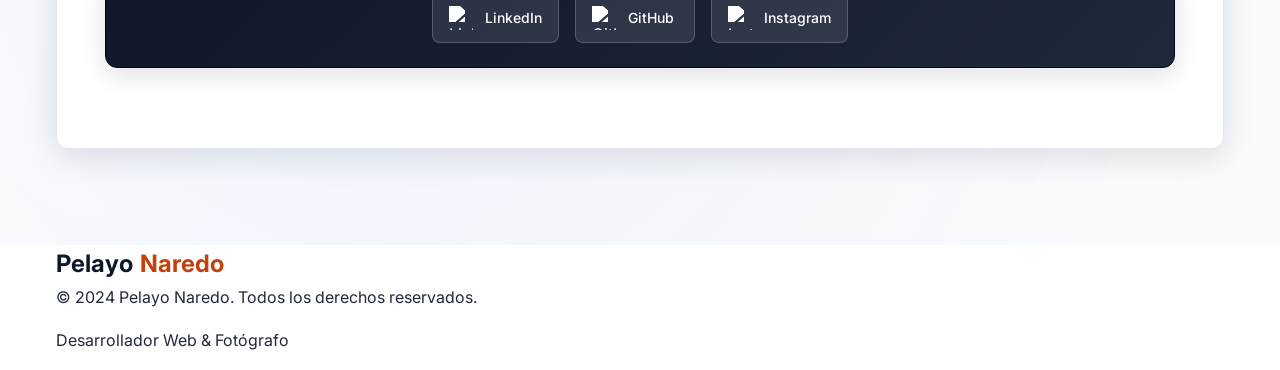
==== commit 68b1725a: "proyecto agp finalizado" ====
--- a/index.html
+++ b/index.html
@@ -10,7 +10,7 @@
     />
     <meta
       name="keywords"
-      content="desarrollador web, fotografo, HTML, CSS, JavaScript, Angular, PHP, portfolio"
+      content="desarrollador web, fotografo, HTML, CSS, JavaScript, Angular, PHP, portfolio, asturias"
     />
     <meta name="author" content="Pelayo Naredo" />
 
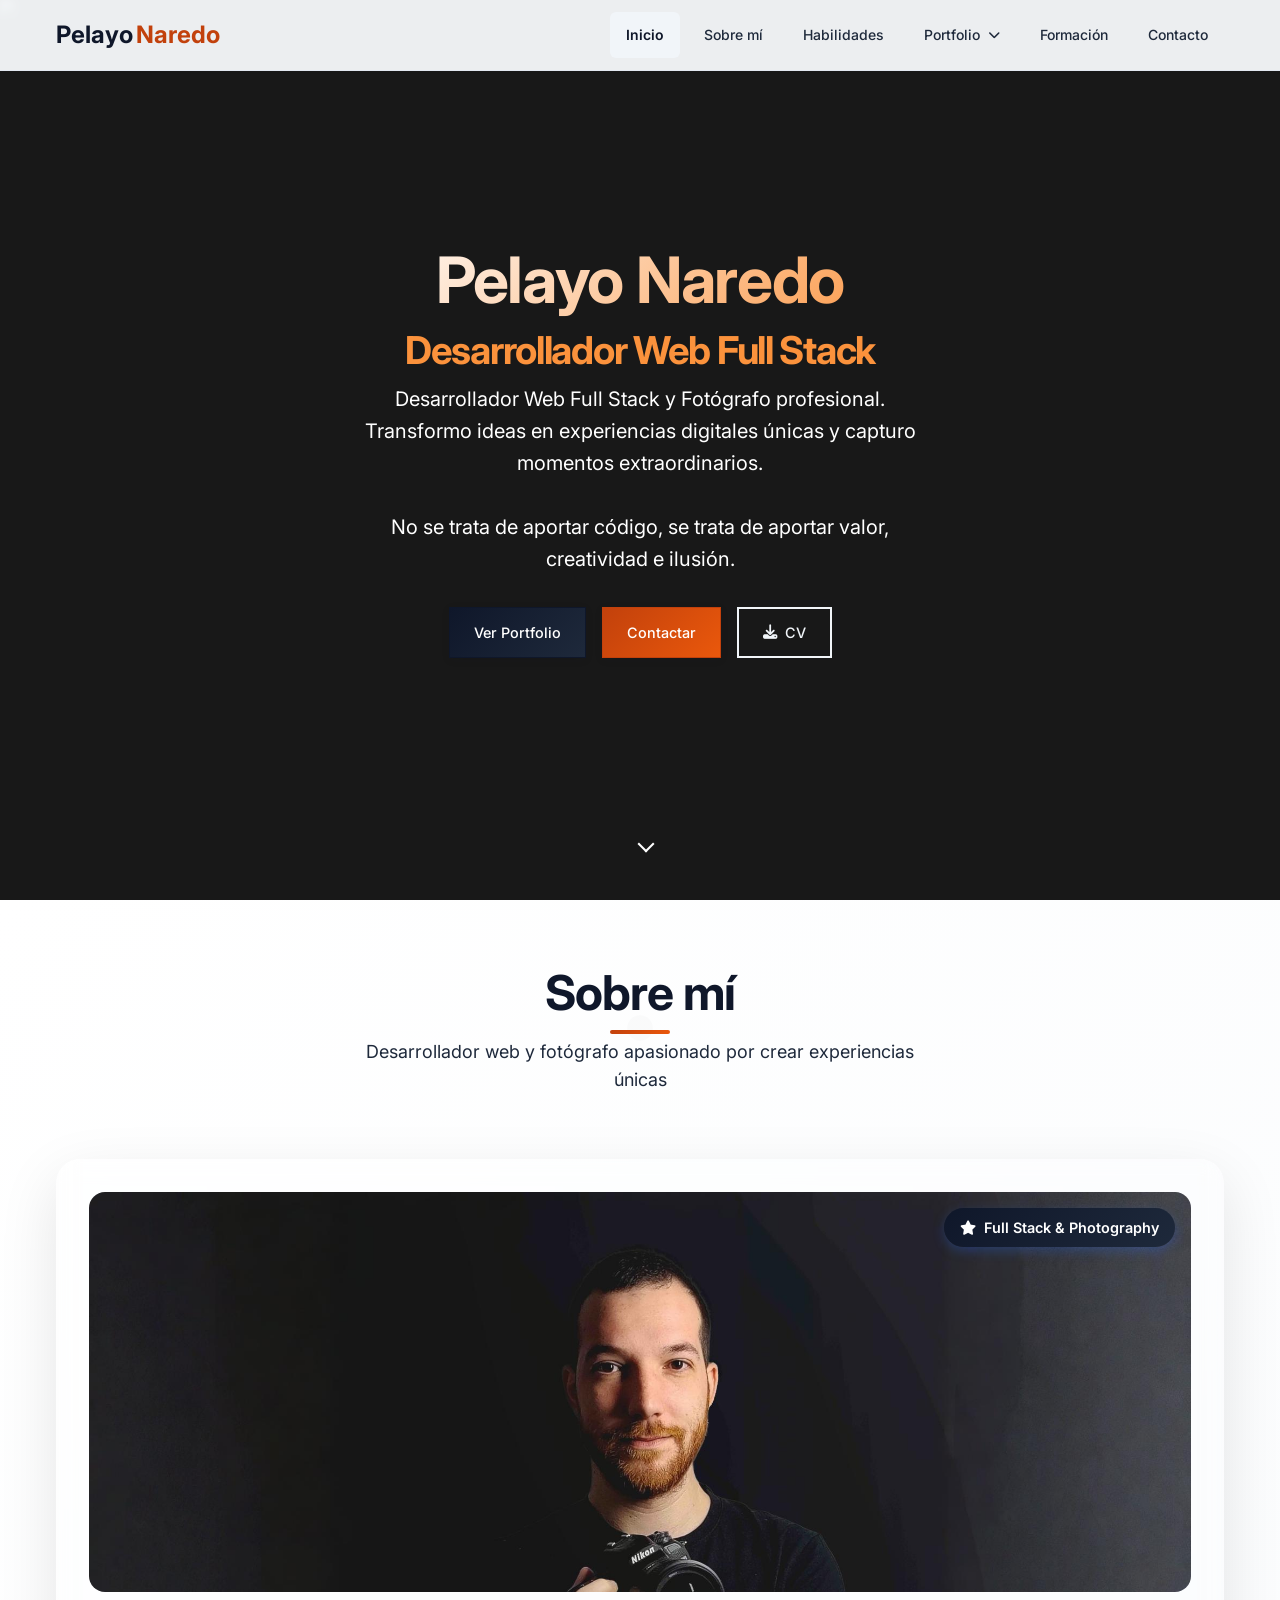
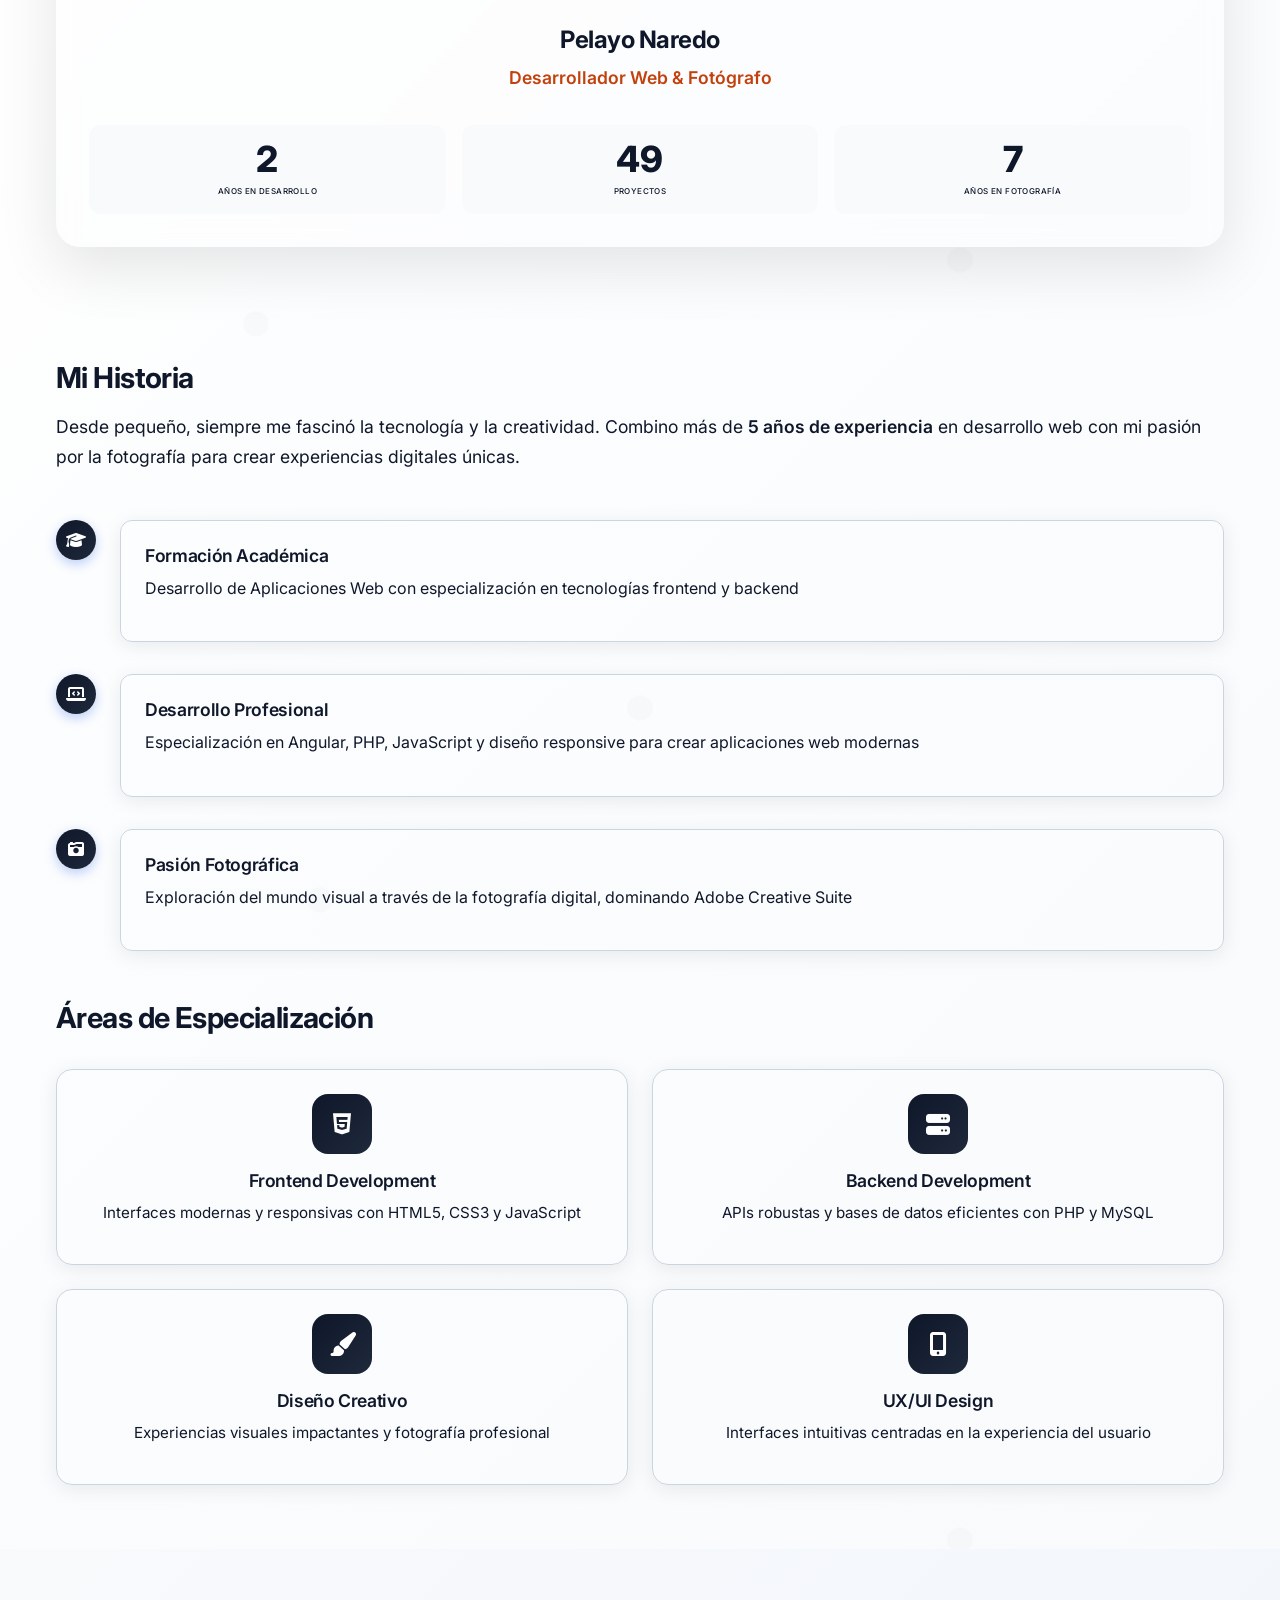
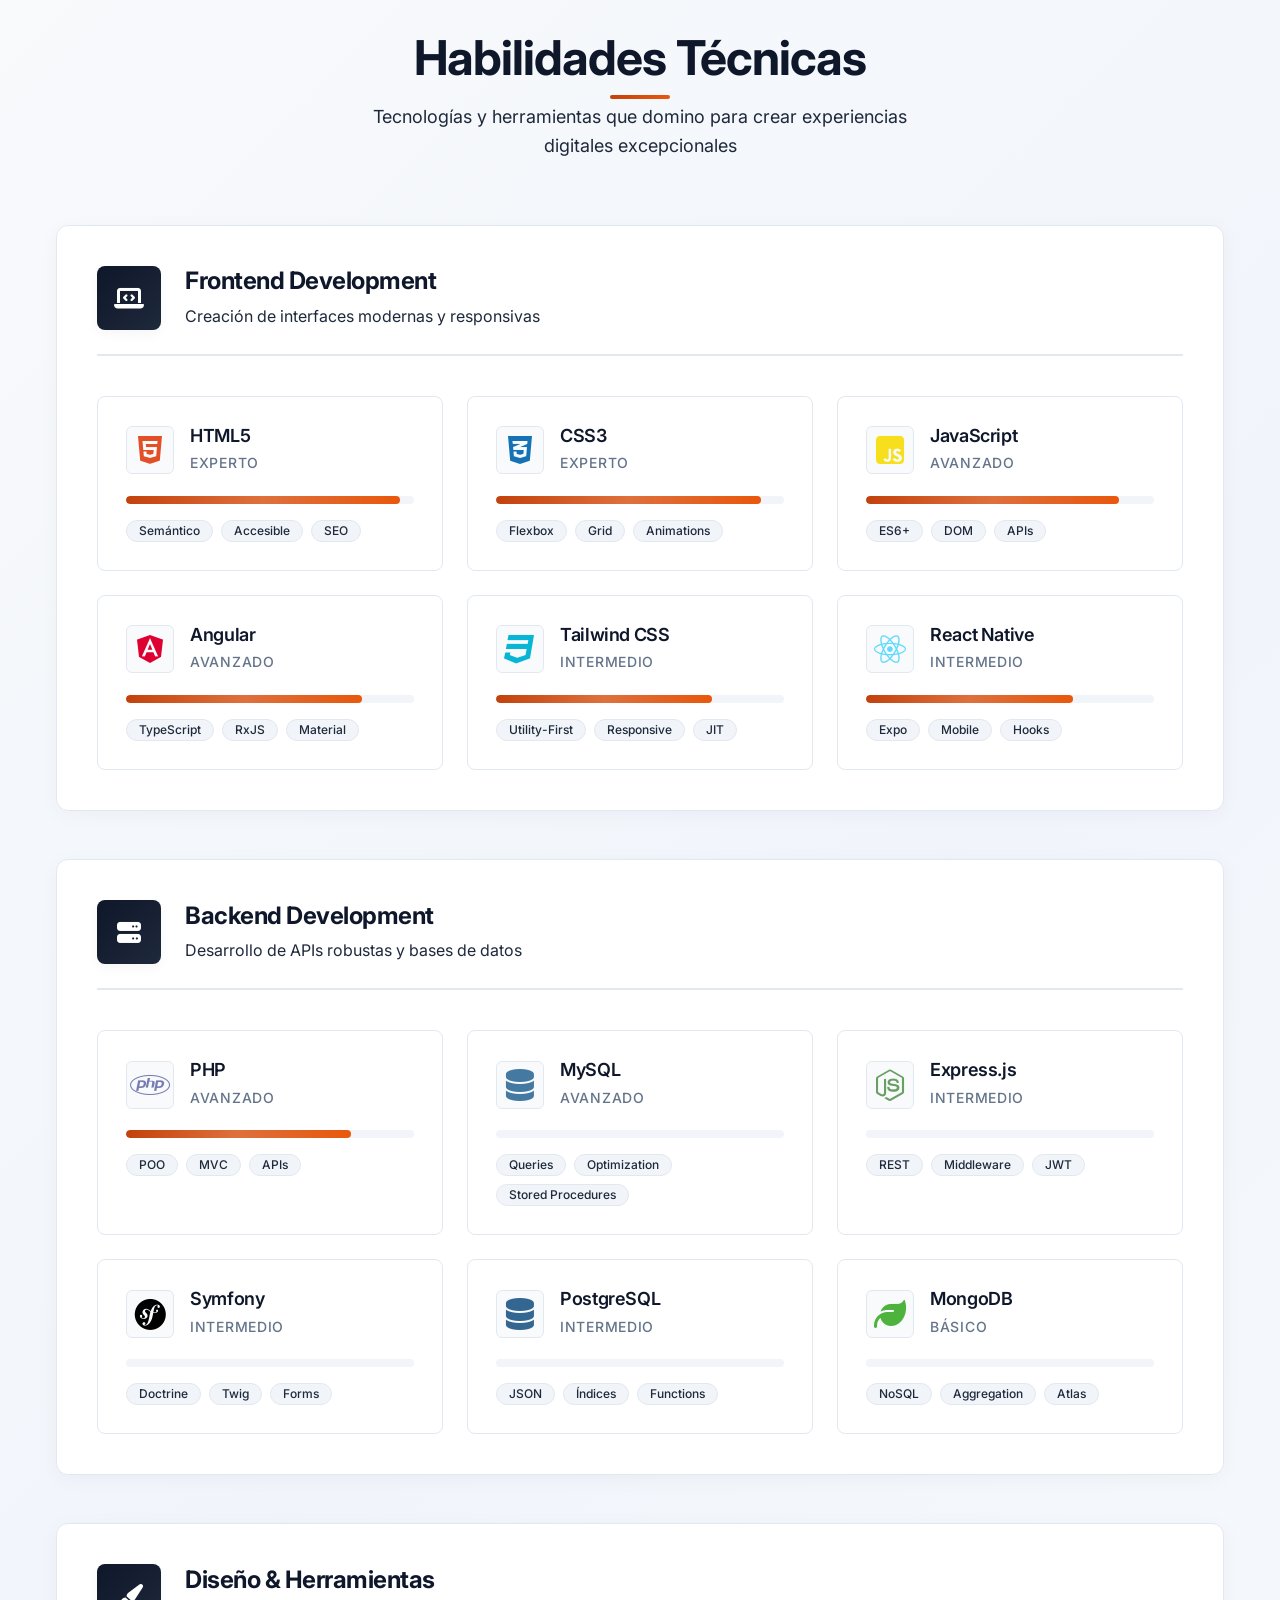
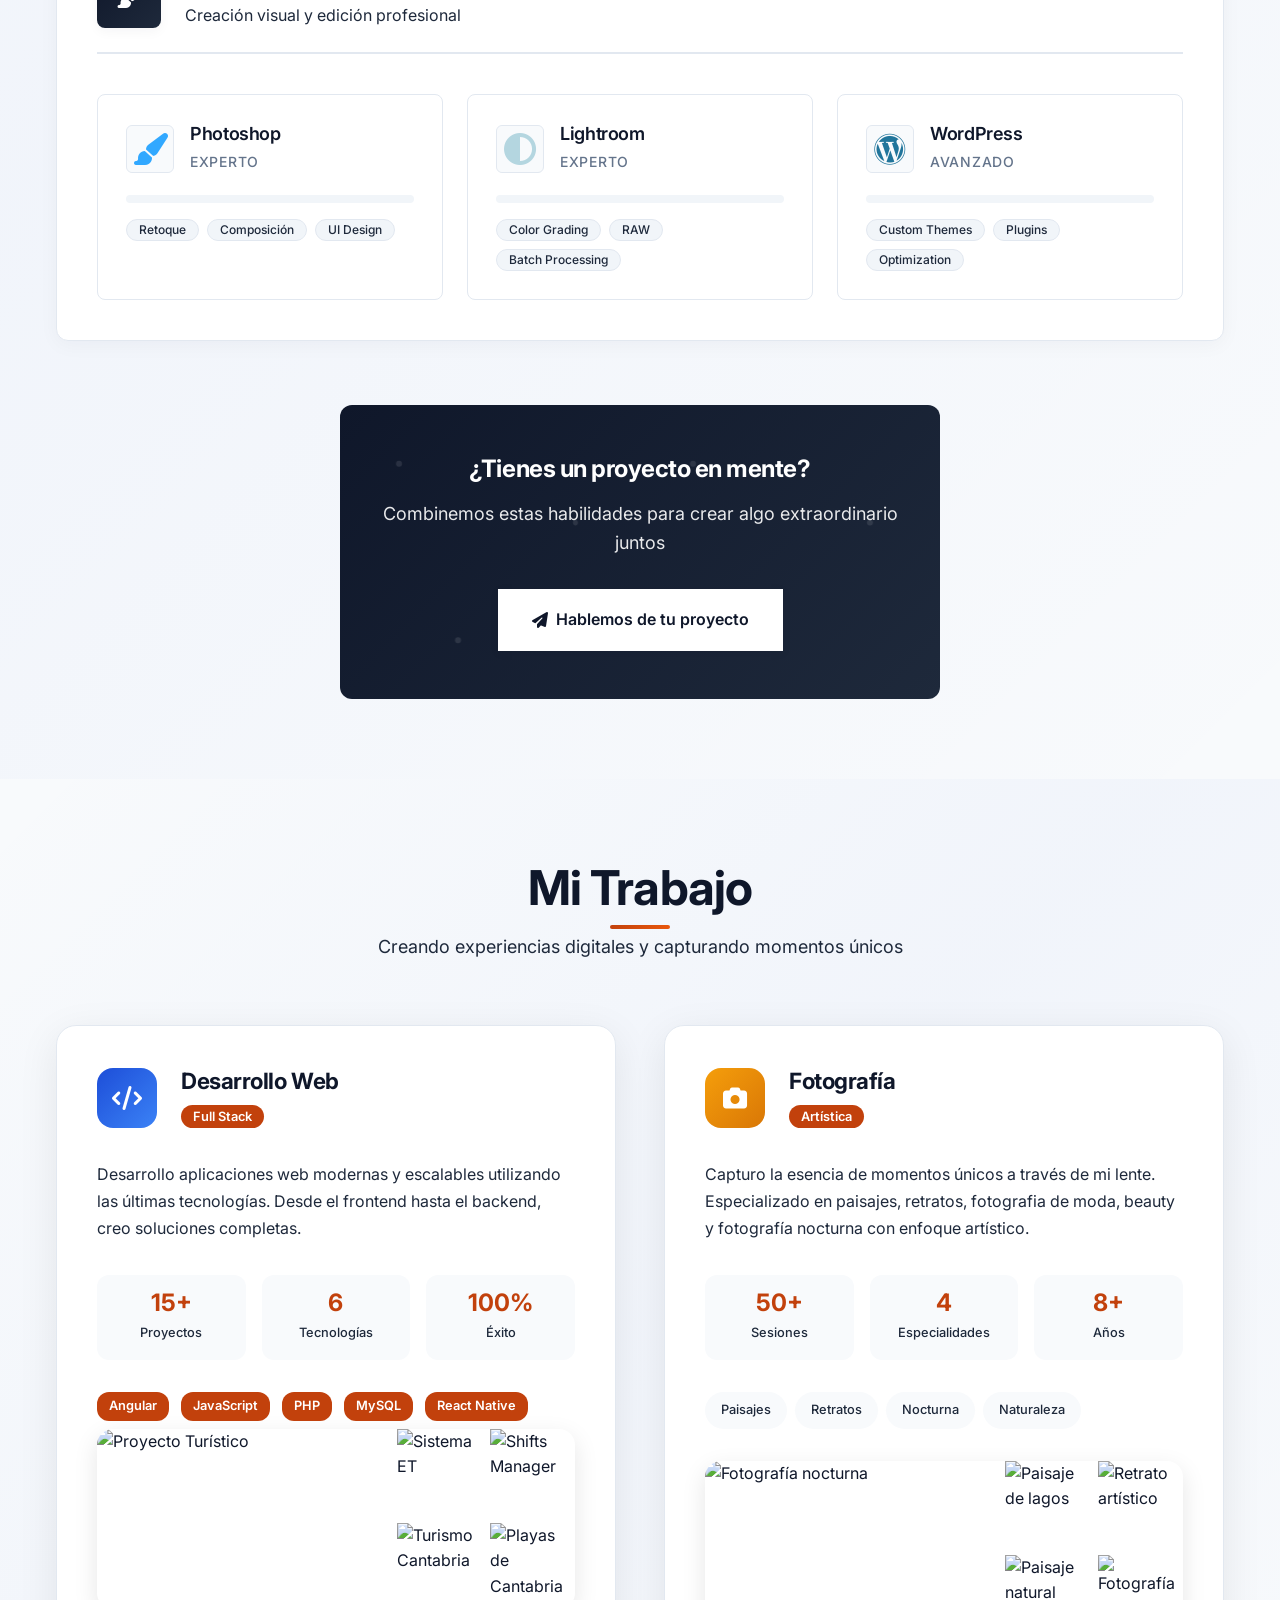
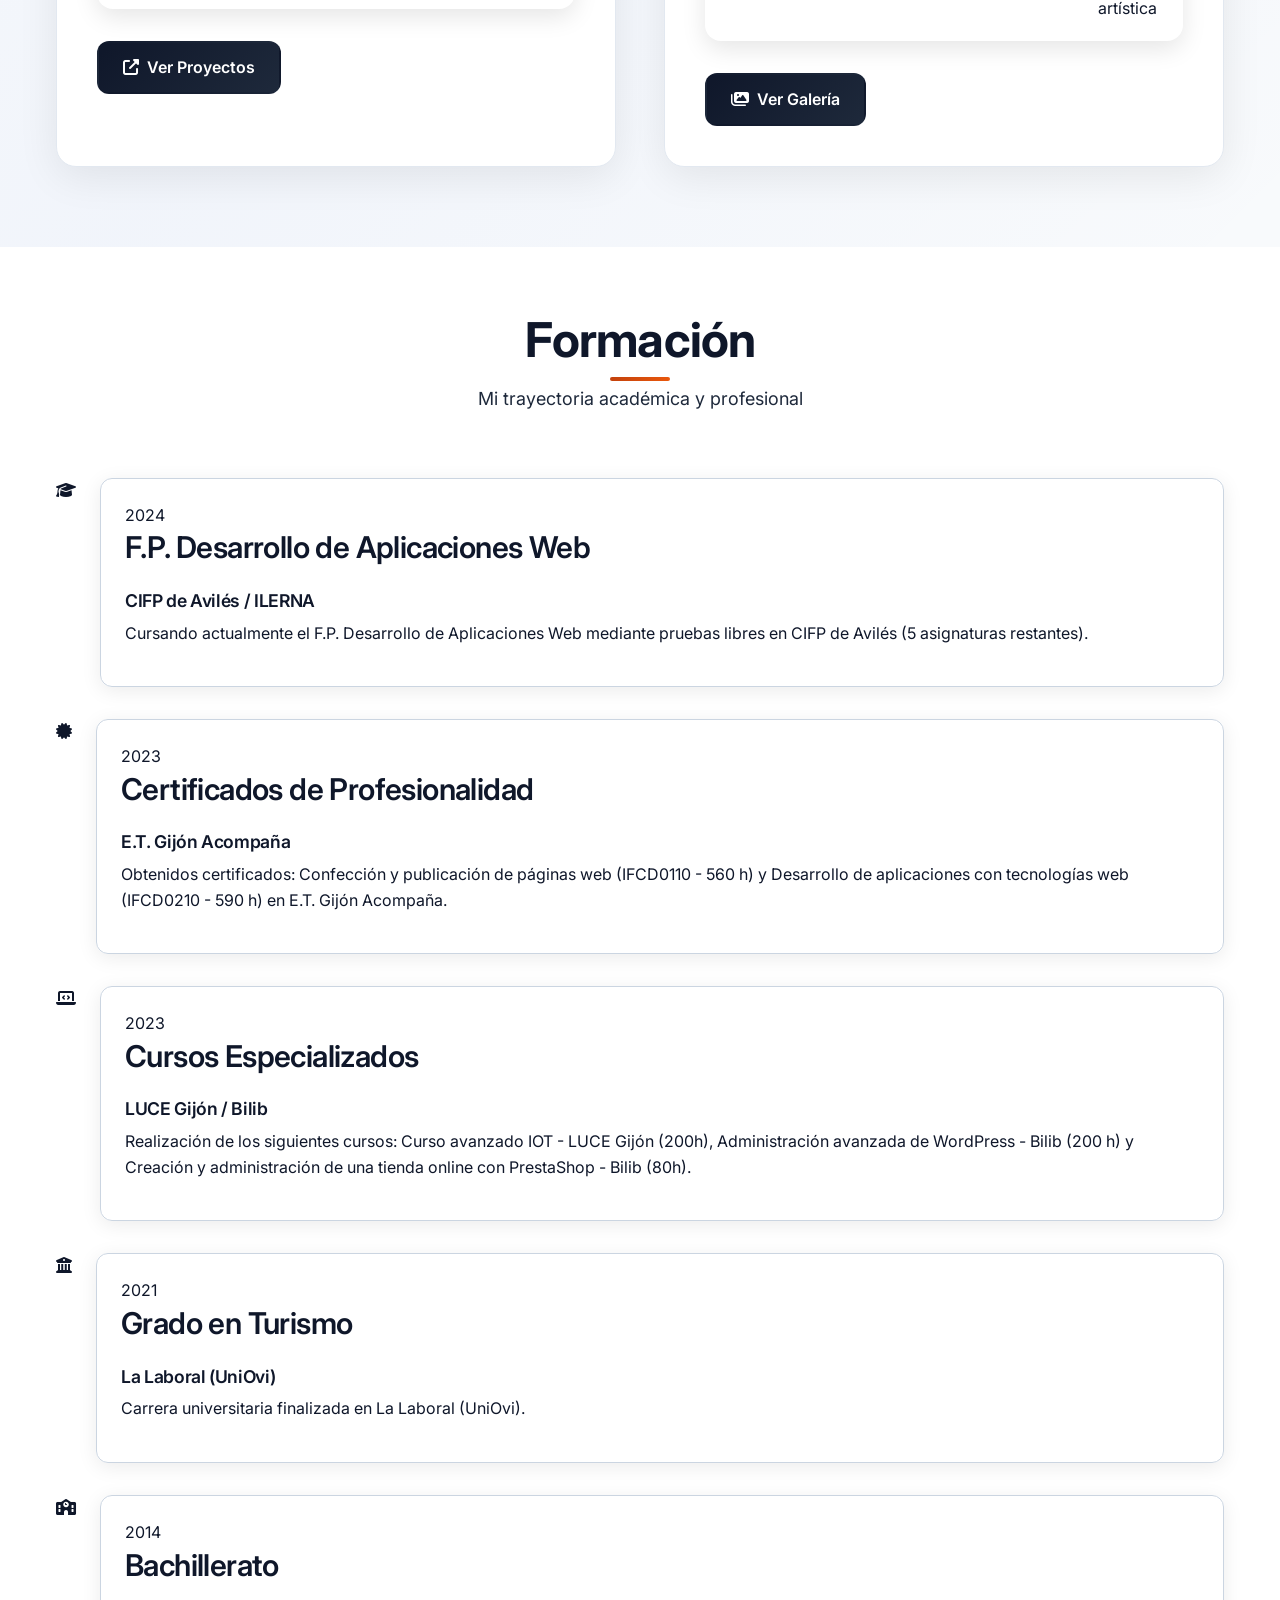
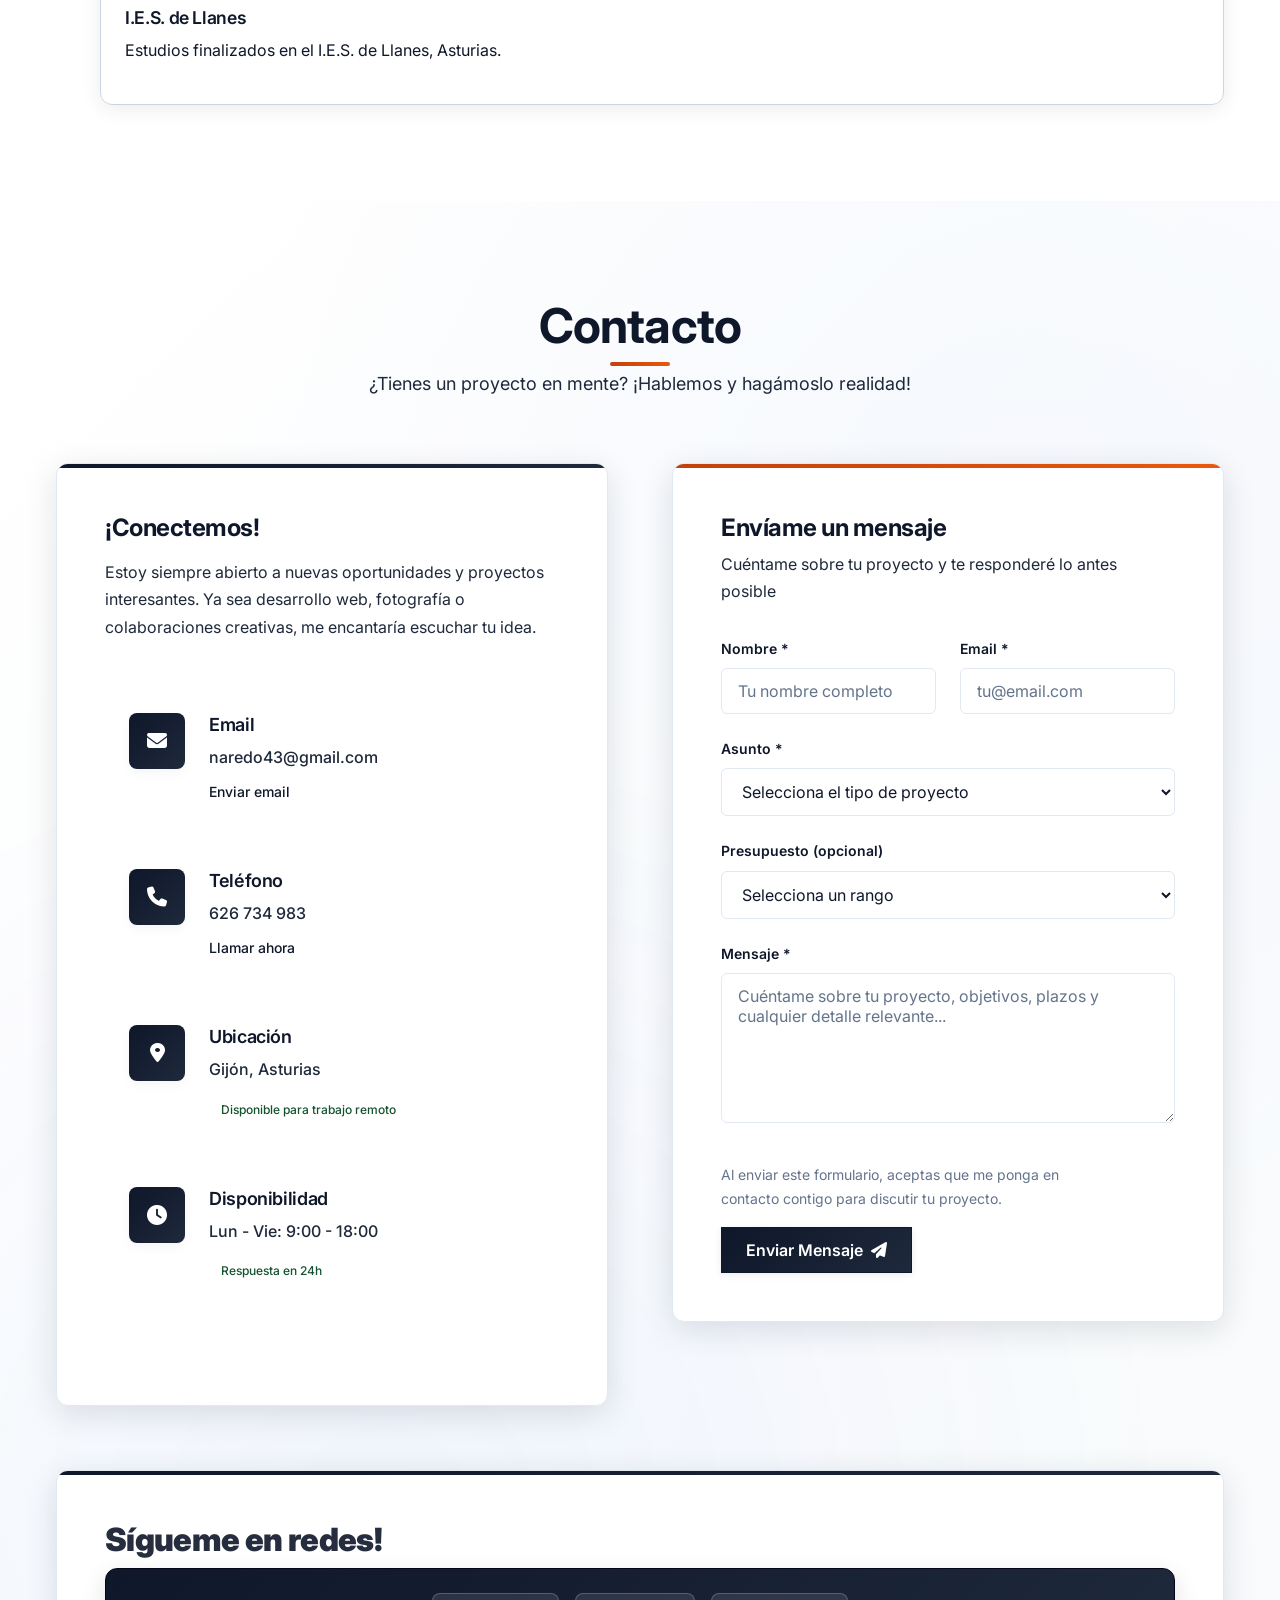
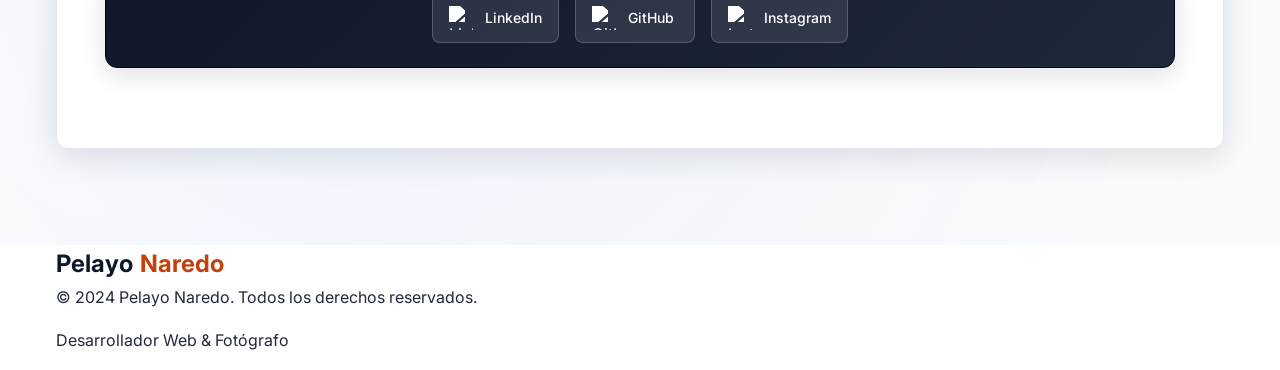
==== commit 9925a454: "proyecto agp finalizado" ====
--- a/index.html
+++ b/index.html
@@ -83,12 +83,12 @@
               <i class="fas fa-chevron-down dropdown-icon"></i>
             </a>
             <div class="dropdown-menu">
-              <a href="./projects/index.html" class="dropdown-item">
+              <a href="./projects/" class="dropdown-item">
                 <i class="fas fa-code"></i>
                 <span>Proyectos</span>
                 <small>Desarrollo Web</small>
               </a>
-              <a href="./photography/index.html" class="dropdown-item">
+              <a href="./photography/" class="dropdown-item">
                 <i class="fas fa-camera"></i>
                 <span>Fotografía</span>
                 <small>Portfolio Visual</small>
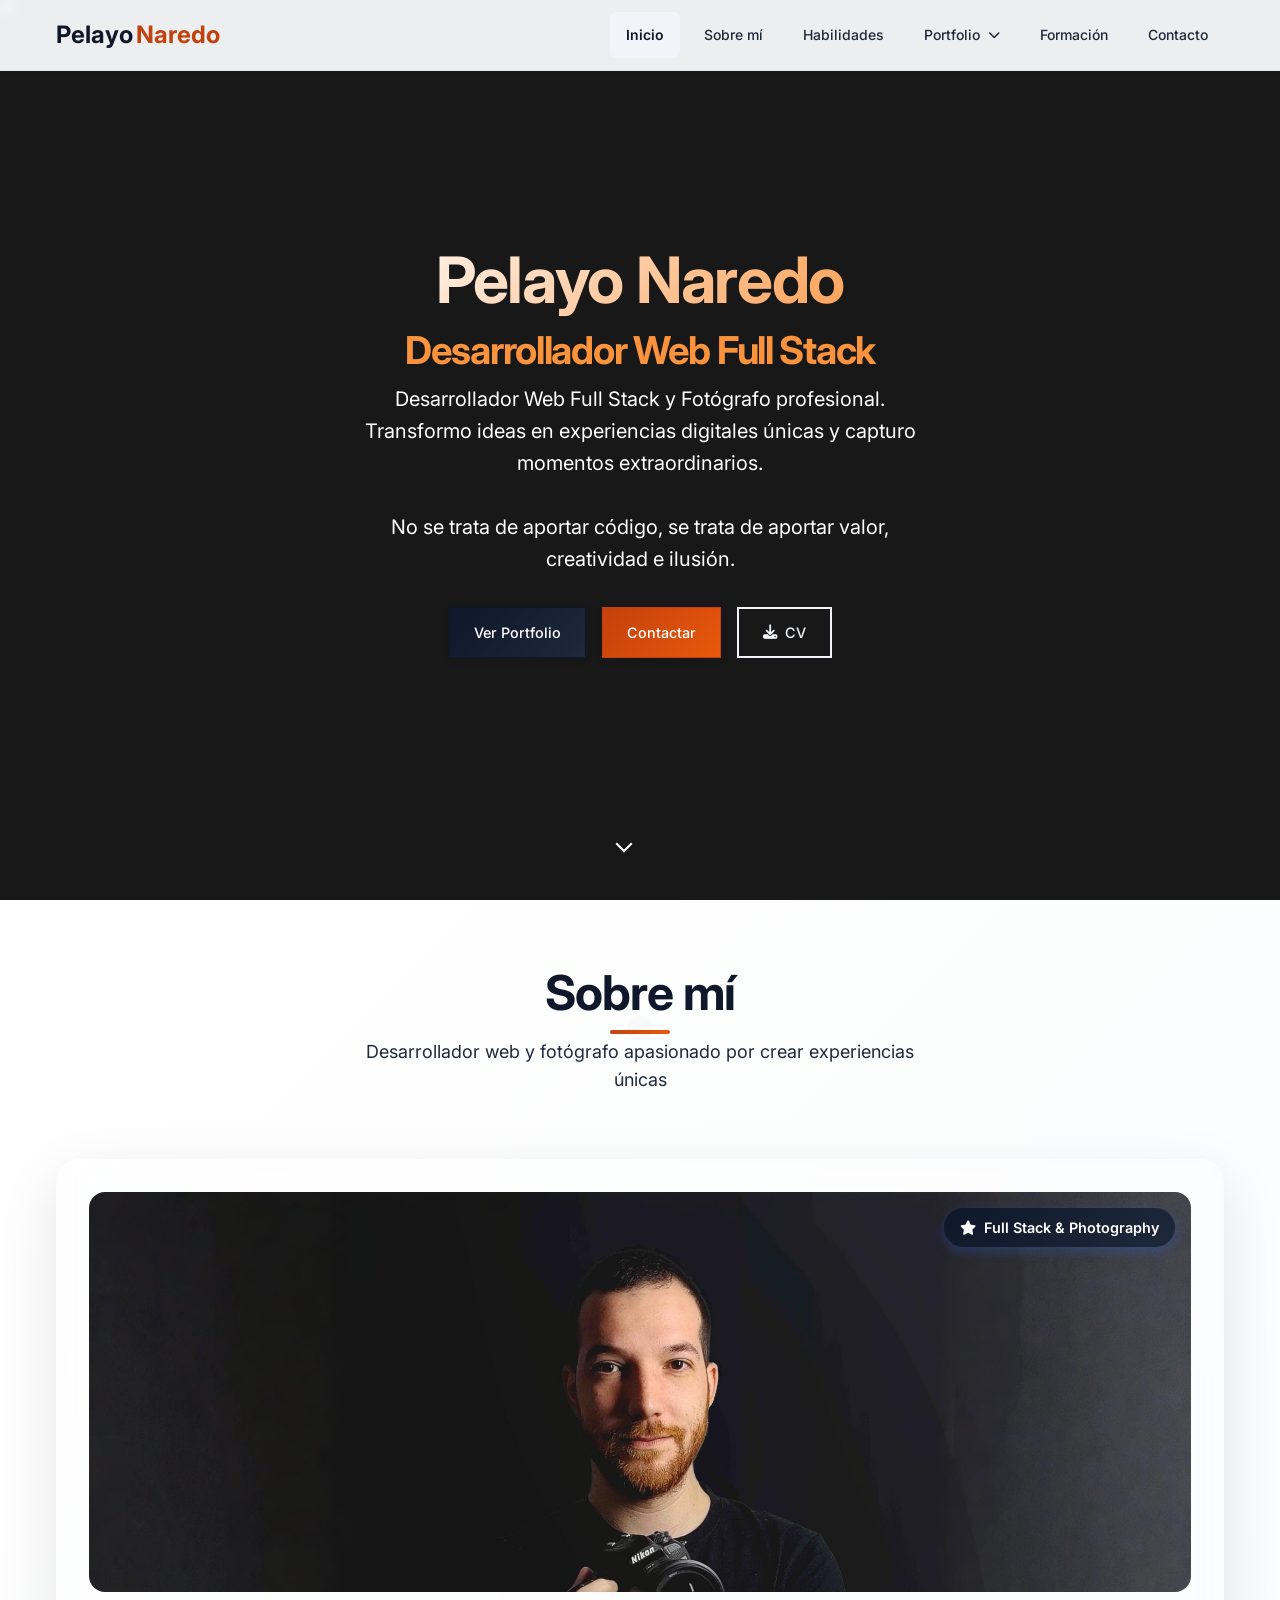
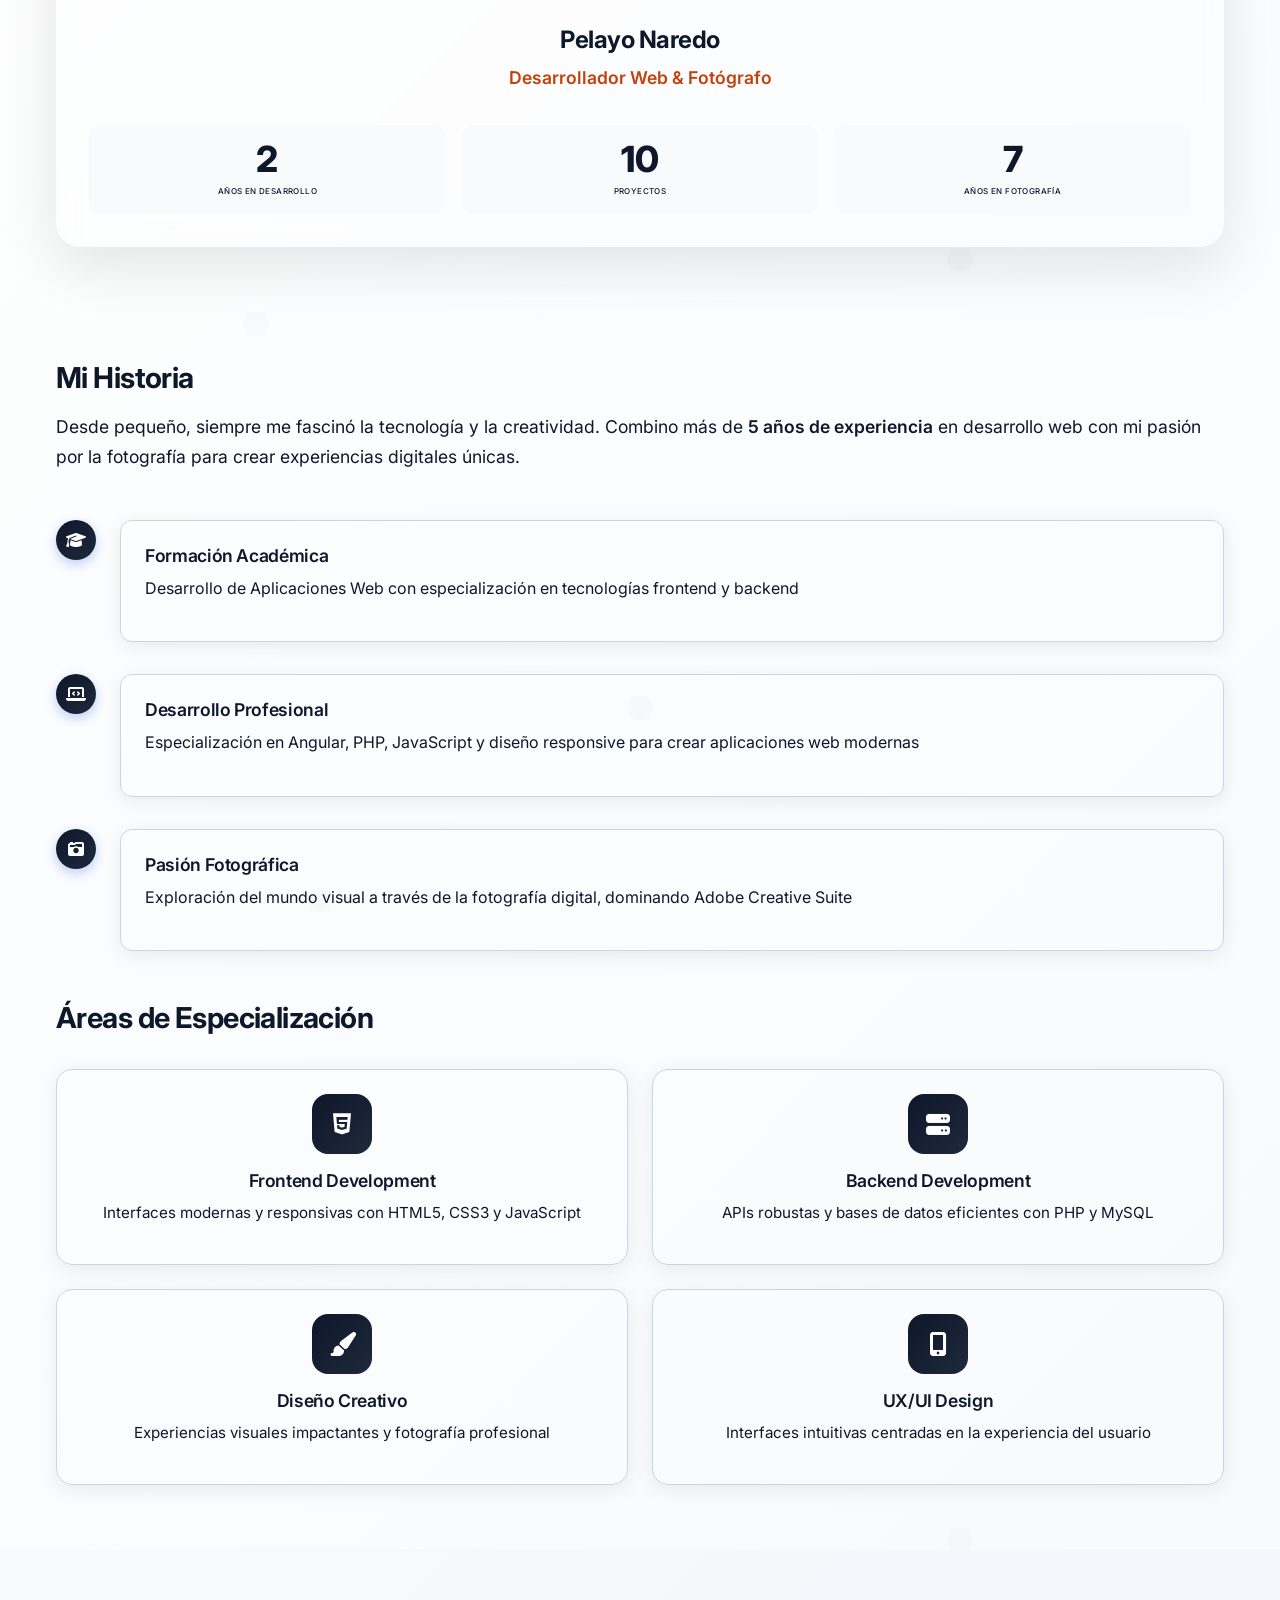
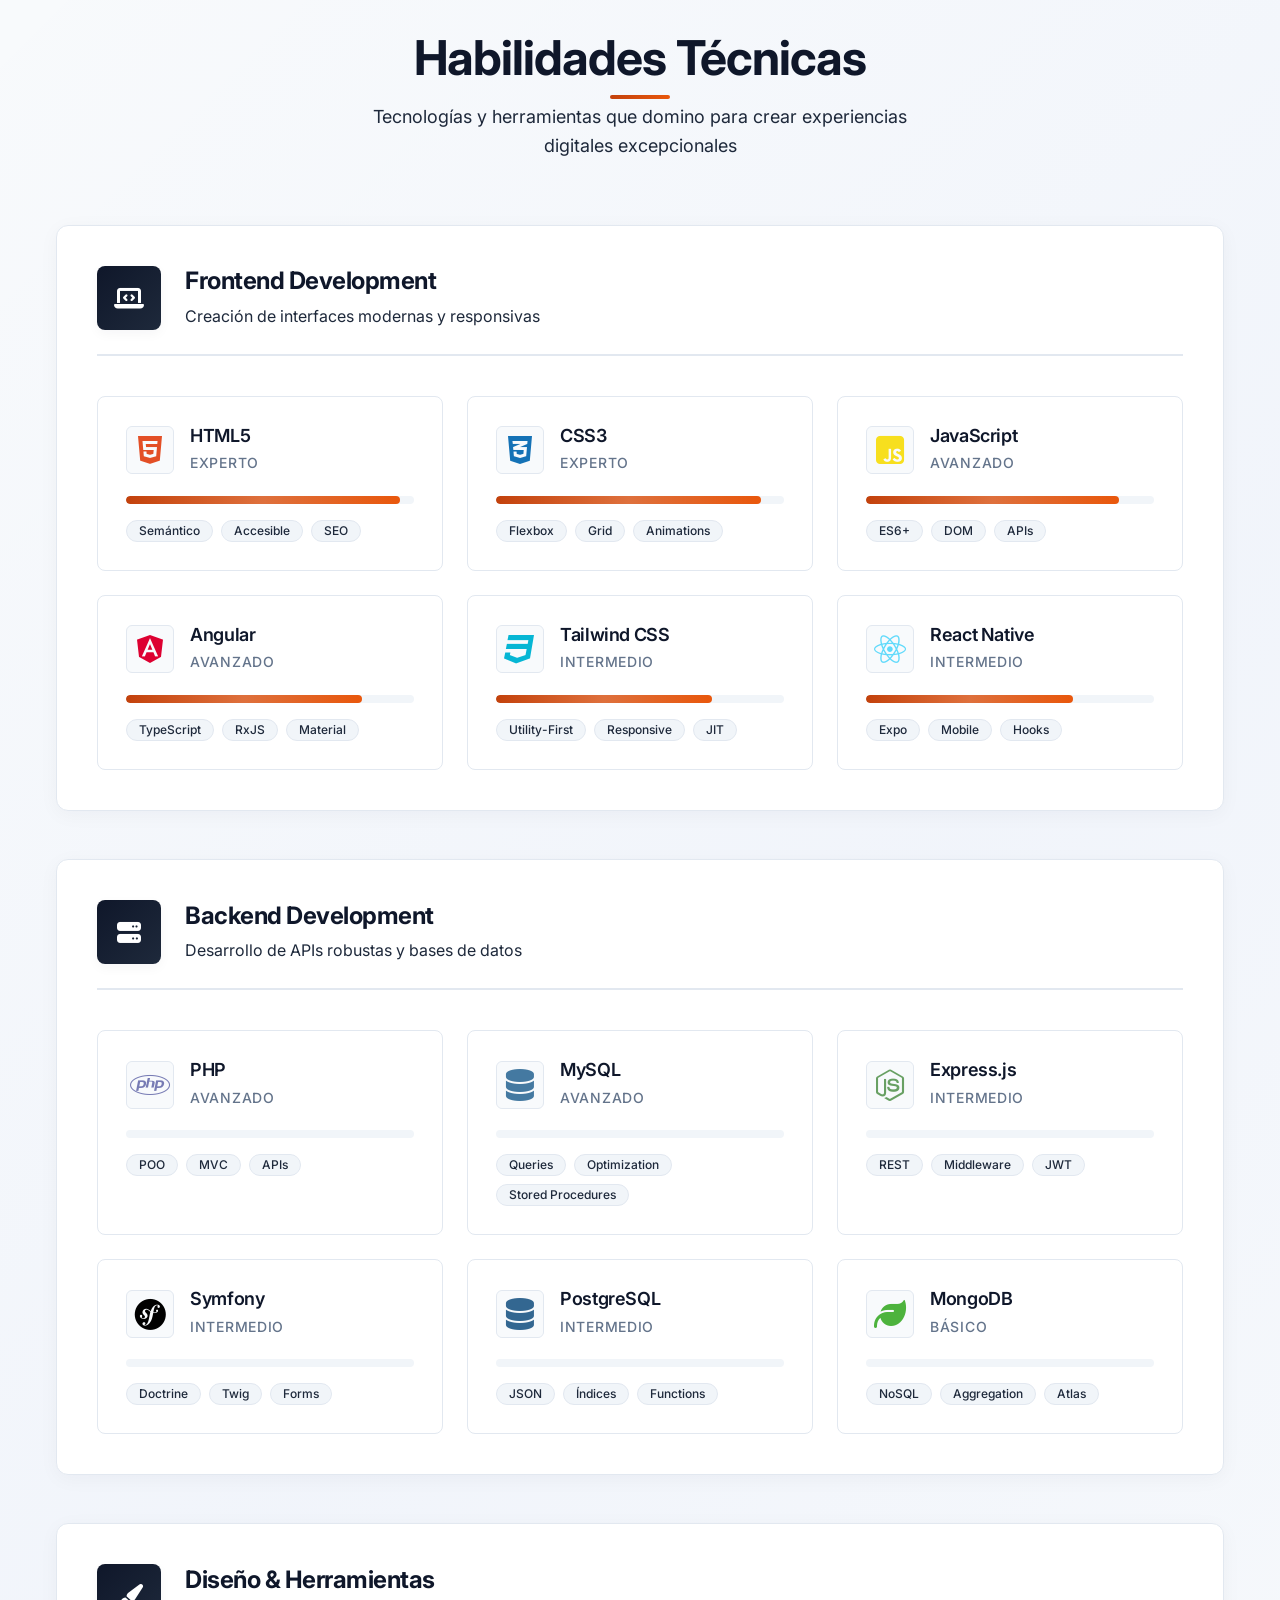
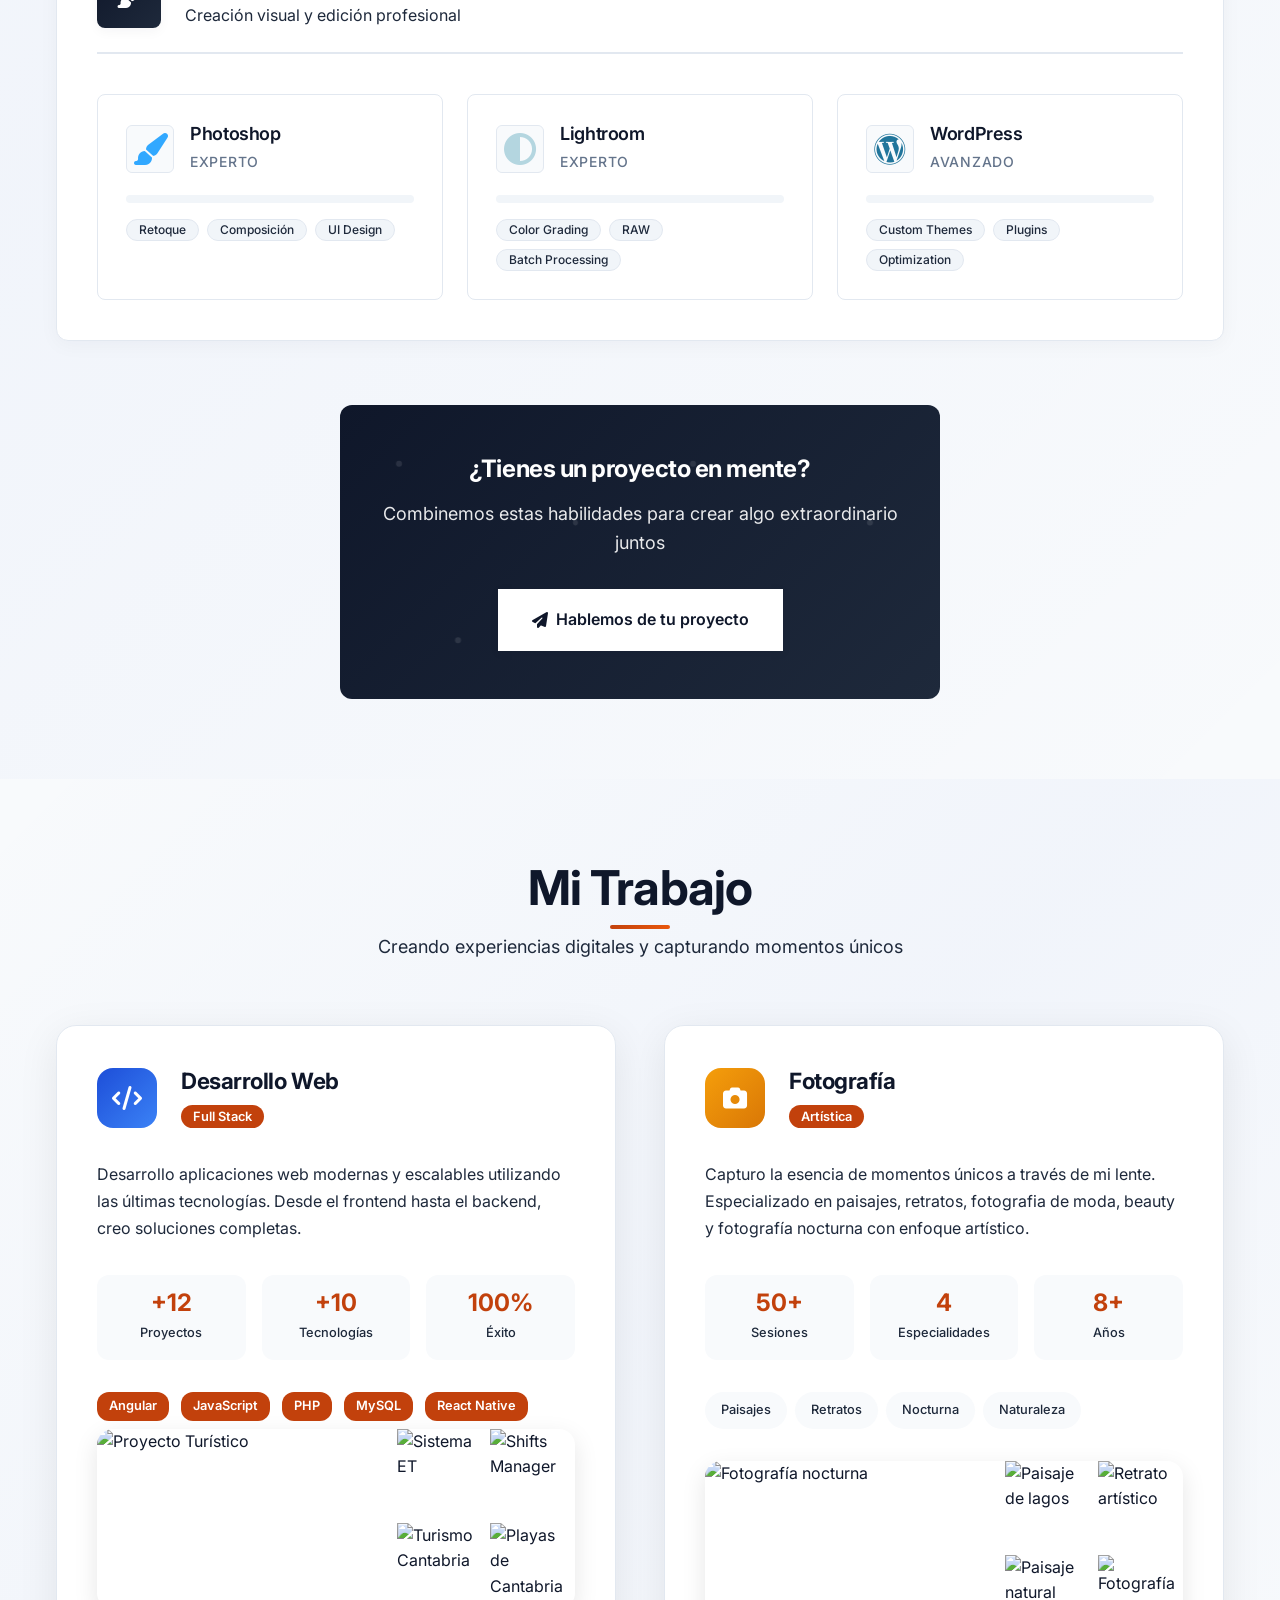
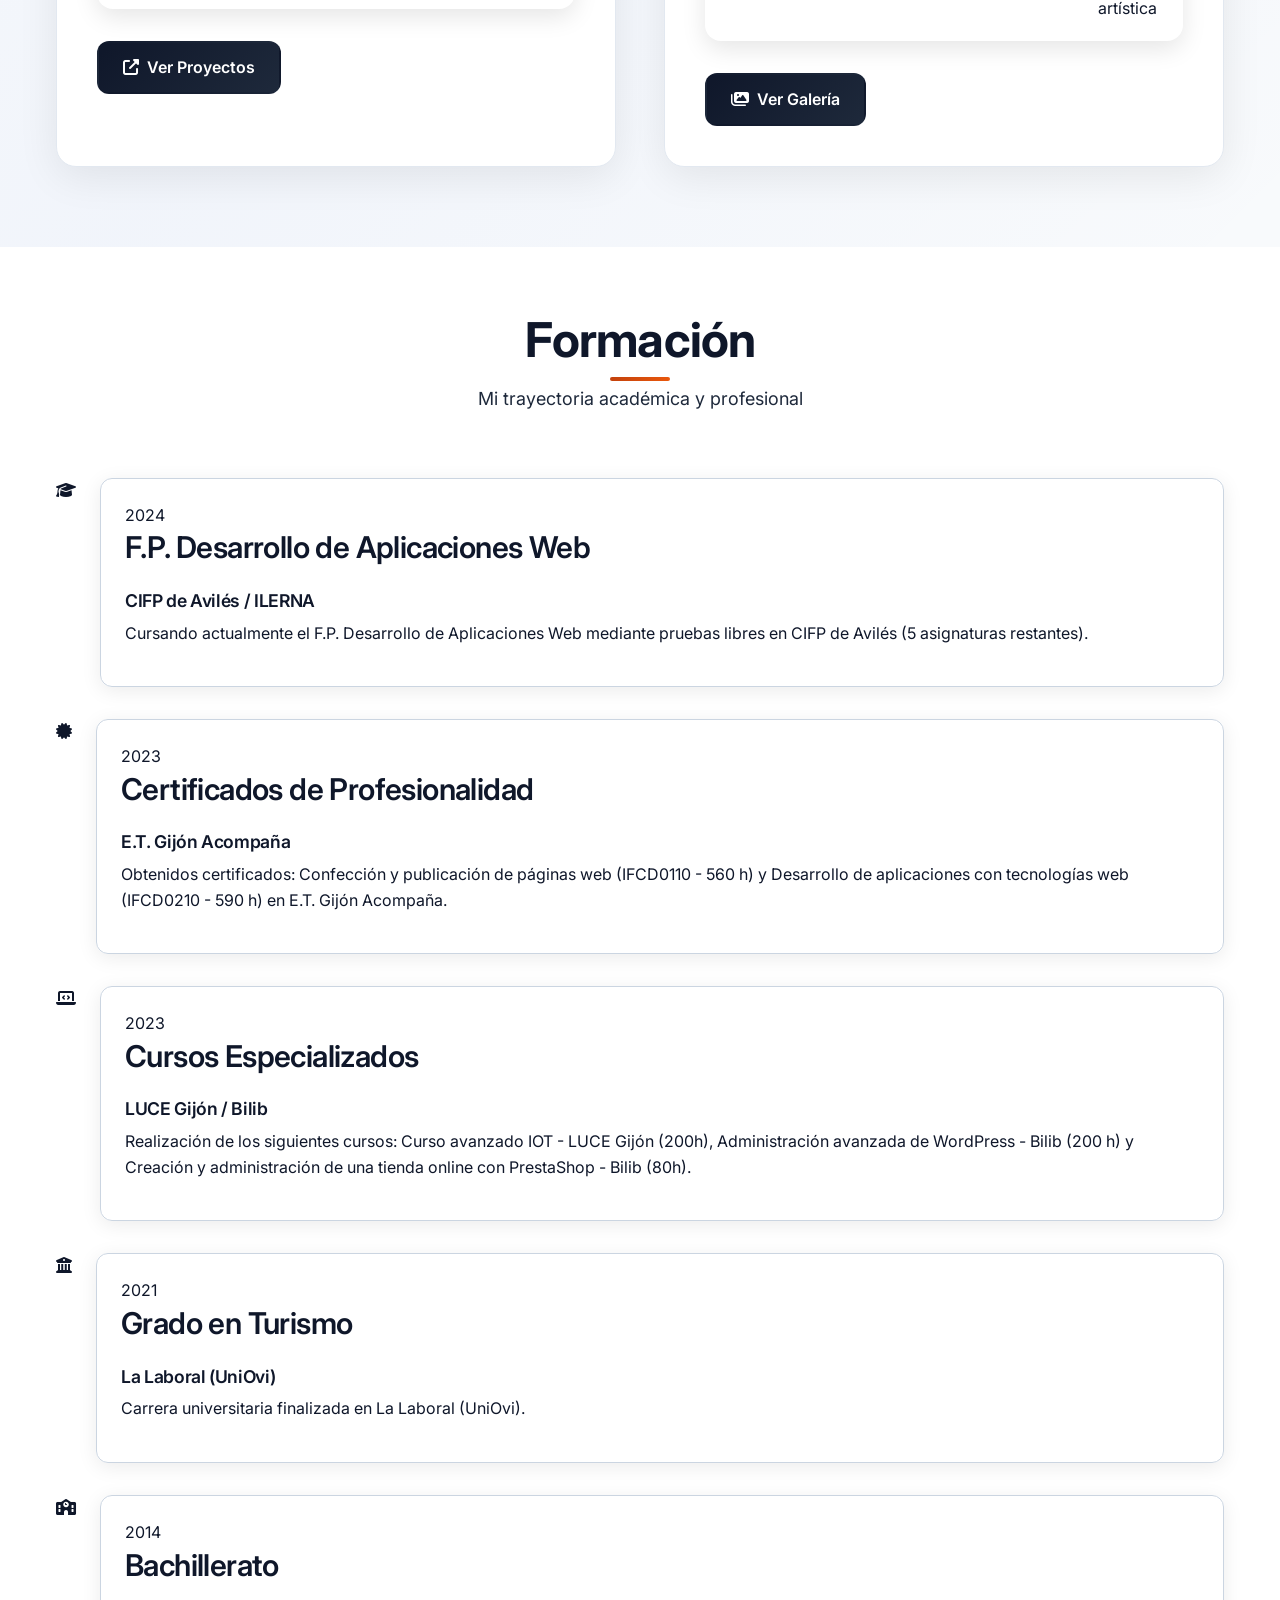
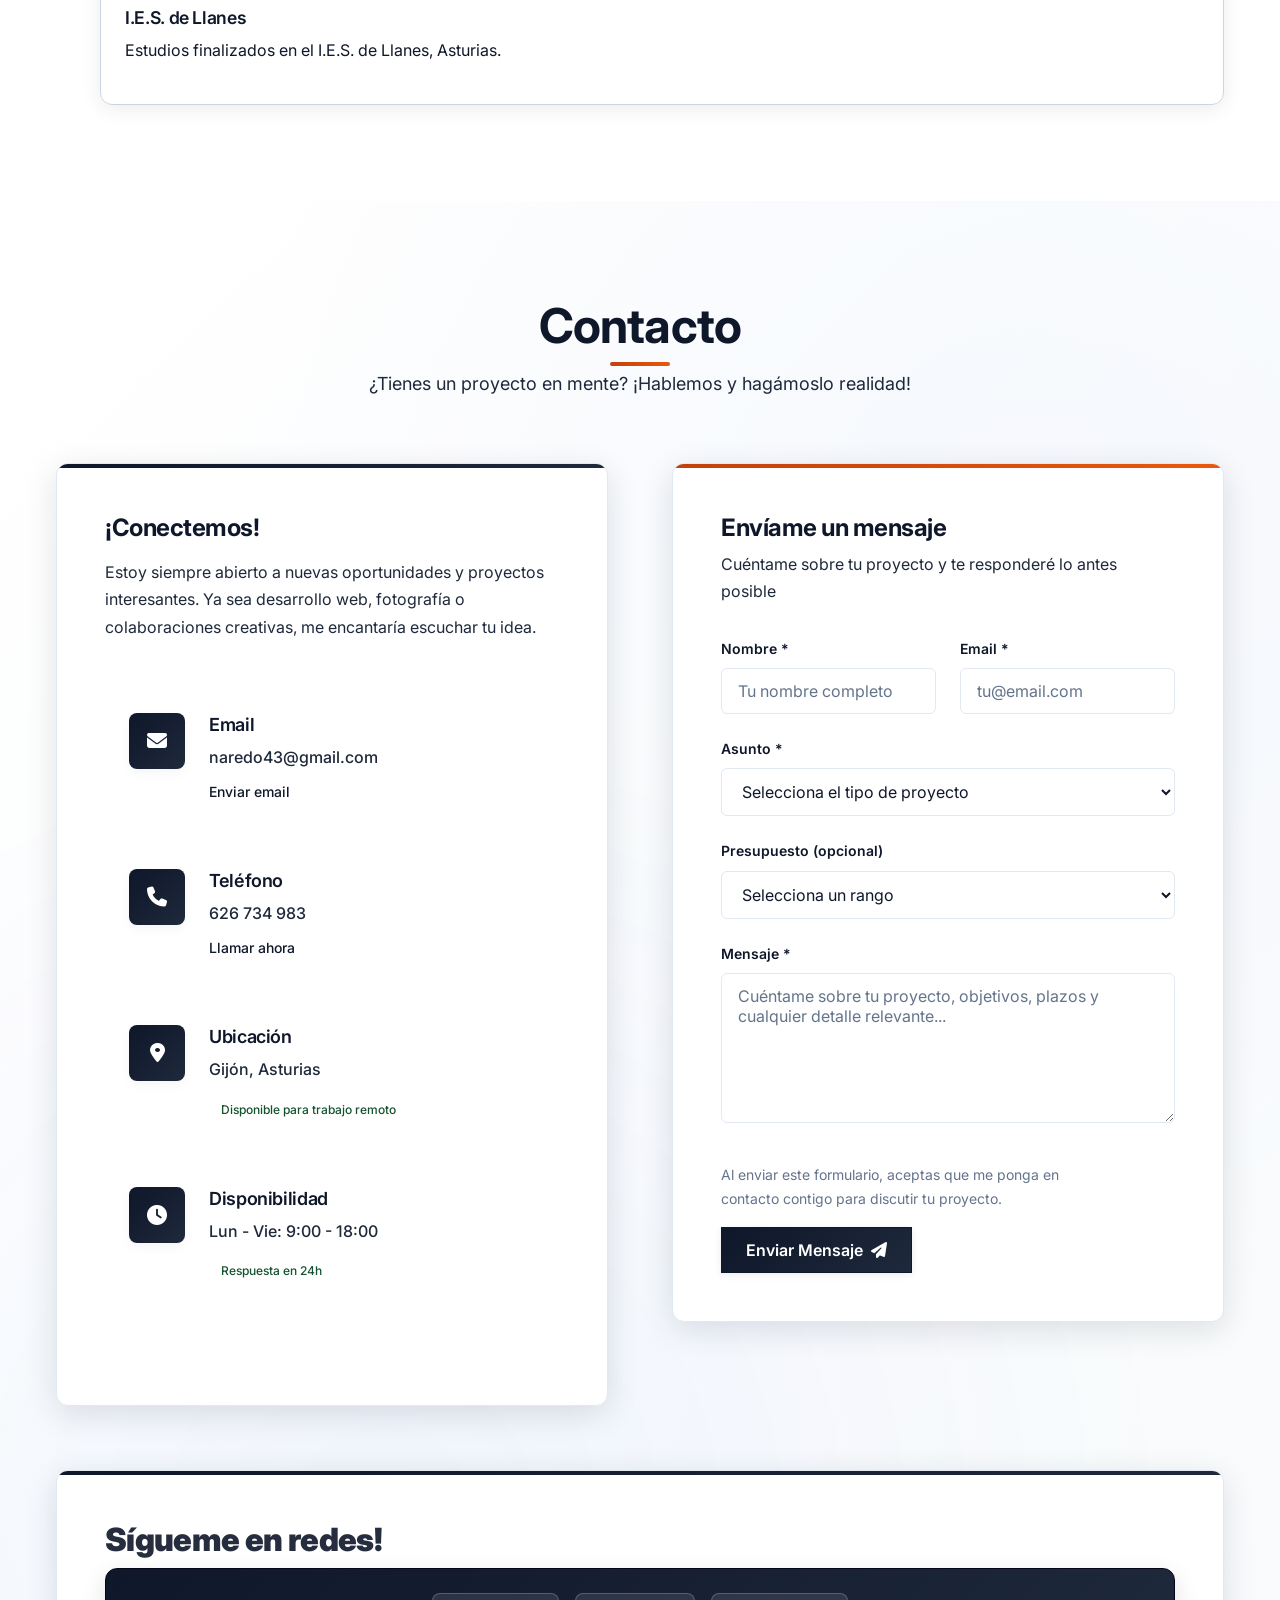
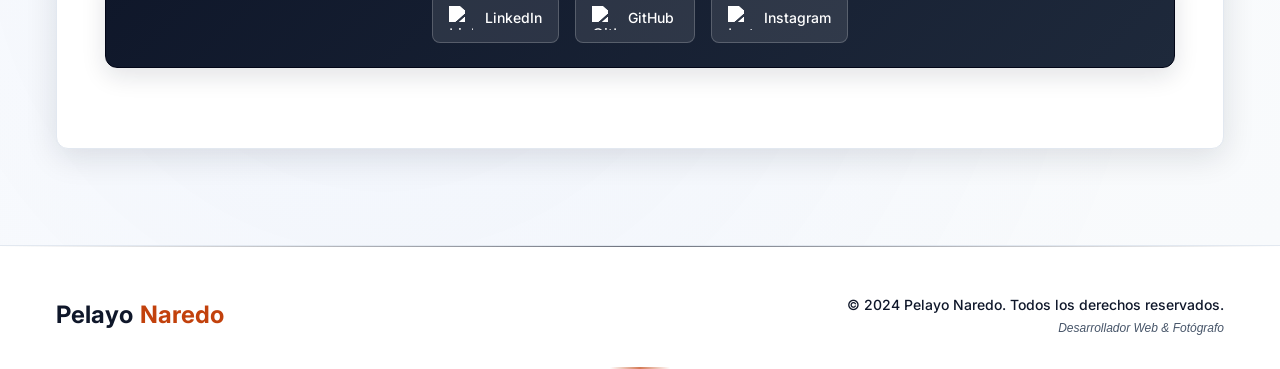
==== commit def23ae4: "Elementos responsive actualizados y mejorados" ====
--- a/index.html
+++ b/index.html
@@ -77,7 +77,8 @@
           <a href="#home" class="nav-link active">Inicio</a>
           <a href="#about" class="nav-link">Sobre mí</a>
           <a href="#skills" class="nav-link">Habilidades</a>
-          <div class="nav-dropdown">
+          <!-- Desktop dropdown -->
+          <div class="nav-dropdown desktop-only">
             <a href="#portfolio-preview" class="nav-link dropdown-toggle">
               Portfolio
               <i class="fas fa-chevron-down dropdown-icon"></i>
@@ -95,6 +96,10 @@
               </a>
             </div>
           </div>
+
+          <!-- Mobile individual buttons -->
+          <a href="./projects/" class="nav-link mobile-only">Proyectos</a>
+          <a href="./photography/" class="nav-link mobile-only">Fotografía</a>
           <a href="#formation" class="nav-link">Formación</a>
           <a href="#contact" class="nav-link">Contacto</a>
         </div>
@@ -193,7 +198,7 @@
                   <span class="stat-label">Años en Desarrollo</span>
                 </div>
                 <div class="stat-box">
-                  <span class="stat-number" data-count="50">0</span>
+                  <span class="stat-number" data-count="12">0</span>
                   <span class="stat-label">Proyectos</span>
                 </div>
                 <div class="stat-box">
@@ -864,11 +869,11 @@
 
             <div class="work-highlights">
               <div class="highlight-item">
-                <span class="highlight-number">15+</span>
+                <span class="highlight-number">+12</span>
                 <span class="highlight-label">Proyectos</span>
               </div>
               <div class="highlight-item">
-                <span class="highlight-number">6</span>
+                <span class="highlight-number">+10</span>
                 <span class="highlight-label">Tecnologías</span>
               </div>
               <div class="highlight-item">
--- a/css/style.css
+++ b/css/style.css
@@ -429,10 +429,11 @@
   max-width: 1200px;
   margin: 0 auto;
   padding: 0 1rem;
-  display: flex;
-  justify-content: space-between;
+  display: flex !important;
+  justify-content: space-between !important;
   align-items: center;
   height: 70px;
+  width: 100%; /* Asegurar que ocupe el ancho completo */
 }
 
 .nav-logo a {
@@ -695,6 +696,25 @@
   color: var(--primary-color);
 }
 
+/* Desktop/Mobile visibility controls */
+.desktop-only {
+  display: block;
+}
+
+.mobile-only {
+  display: none;
+}
+
+@media (max-width: 768px) {
+  .desktop-only {
+    display: none;
+  }
+
+  .mobile-only {
+    display: block;
+  }
+}
+
 /* Responsive dropdown styles */
 @media (max-width: 768px) {
   .nav-dropdown {
@@ -1014,6 +1034,7 @@
   display: flex;
   flex-direction: column;
   align-items: center;
+  justify-content: center;
   color: white;
   text-decoration: none;
   font-size: 0.9rem;
@@ -1025,6 +1046,8 @@
 }
 
 .scroll-arrow {
+  justify-content: center;
+  align-items: center;
   width: 2px;
   height: 30px;
   margin-top: 0.5rem;
@@ -1034,6 +1057,7 @@
 
 .scroll-arrow::after {
   content: "";
+  right: 12px;
   position: absolute;
   width: 10px;
   height: 10px;
@@ -3228,3 +3252,196 @@
   font-size: 32px;
   color: #21759b;
 }
+
+/* ===== FOOTER STYLES ===== */
+.footer {
+  background: linear-gradient(
+    135deg,
+    var(--bg-secondary) 0%,
+    rgba(var(--primary-rgb), 0.05) 50%,
+    var(--bg-secondary) 100%
+  );
+  border-top: 1px solid var(--border-primary);
+  padding: 3rem 0 2rem;
+
+  position: relative;
+  overflow: hidden;
+}
+
+.footer::before {
+  content: "";
+  position: absolute;
+  top: 0;
+  left: 0;
+  right: 0;
+  height: 1px;
+  background: linear-gradient(
+    90deg,
+    transparent 0%,
+    var(--primary-color) 50%,
+    transparent 100%
+  );
+  opacity: 0.6;
+}
+
+.footer-content {
+  display: flex;
+  justify-content: space-between;
+  align-items: center;
+  gap: 2rem;
+  flex-wrap: wrap;
+}
+
+.footer-logo {
+  display: flex;
+  align-items: center;
+  font-family: var(--font-display);
+  font-size: 1.5rem;
+  font-weight: 700;
+  gap: 0.25rem;
+}
+
+.footer-logo .logo-text {
+  color: var(--text-primary);
+  font-size: 1.5rem;
+  font-weight: 700;
+}
+
+.footer-logo .logo-accent {
+  color: var(--accent-color);
+  font-size: 1.5rem;
+  font-weight: 700;
+}
+
+.footer-text {
+  text-align: right;
+  color: var(--text-secondary);
+}
+
+.footer-text p {
+  margin: 0;
+  font-size: var(--size-sm);
+  line-height: 1.5;
+}
+
+.footer-text p:first-child {
+  font-weight: 500;
+  color: var(--text-primary);
+  margin-bottom: 0.25rem;
+}
+
+.footer-text p:last-child {
+  font-size: var(--size-xs);
+  color: var(--text-tertiary);
+  font-style: italic;
+}
+
+/* Hover effect for footer logo */
+.footer-logo {
+  transition: var(--transition-medium);
+  cursor: default;
+}
+
+.footer-logo:hover {
+  transform: translateY(-2px);
+}
+
+.footer-logo:hover .logo-text {
+  color: var(--primary-color);
+}
+
+.footer-logo:hover .logo-accent {
+  color: var(--secondary-color);
+}
+
+/* Responsive footer styles */
+@media (max-width: 768px) {
+  .footer {
+    padding: 2rem 0 1.5rem;
+  }
+
+  .footer-content {
+    flex-direction: column;
+    text-align: center;
+    gap: 1.5rem;
+  }
+
+  .footer-text {
+    text-align: center;
+  }
+
+  .footer-logo {
+    font-size: 1.3rem;
+  }
+
+  .footer-logo .logo-text,
+  .footer-logo .logo-accent {
+    font-size: 1.3rem;
+  }
+}
+
+@media (max-width: 480px) {
+  .footer {
+    padding: 1.5rem 0 1rem;
+  }
+
+  .footer-content {
+    gap: 1rem;
+  }
+
+  .footer-logo {
+    font-size: 1.2rem;
+  }
+
+  .footer-logo .logo-text,
+  .footer-logo .logo-accent {
+    font-size: 1.2rem;
+  }
+
+  .footer-text p {
+    font-size: var(--size-xs);
+  }
+
+  .footer-text p:last-child {
+    font-size: 0.8rem;
+  }
+}
+
+/* Enhanced accessibility for footer */
+.footer-logo:focus-within {
+  outline: var(--focus-outline-width) solid var(--focus-ring);
+  outline-offset: var(--focus-outline-offset);
+  border-radius: var(--radius-md);
+}
+
+/* Add subtle animation on scroll into view */
+.footer {
+  opacity: 0;
+  transform: translateY(20px);
+  animation: footerFadeIn 0.8s ease-out forwards;
+}
+
+@keyframes footerFadeIn {
+  to {
+    opacity: 1;
+    transform: translateY(0);
+  }
+}
+
+/* Elegant decoration elements */
+.footer::after {
+  content: "";
+  position: absolute;
+  bottom: 0;
+  left: 50%;
+  transform: translateX(-50%);
+  width: 60px;
+  height: 2px;
+  background: linear-gradient(
+    90deg,
+    transparent 0%,
+    var(--accent-color) 50%,
+    transparent 100%
+  );
+  opacity: 0.7;
+}
